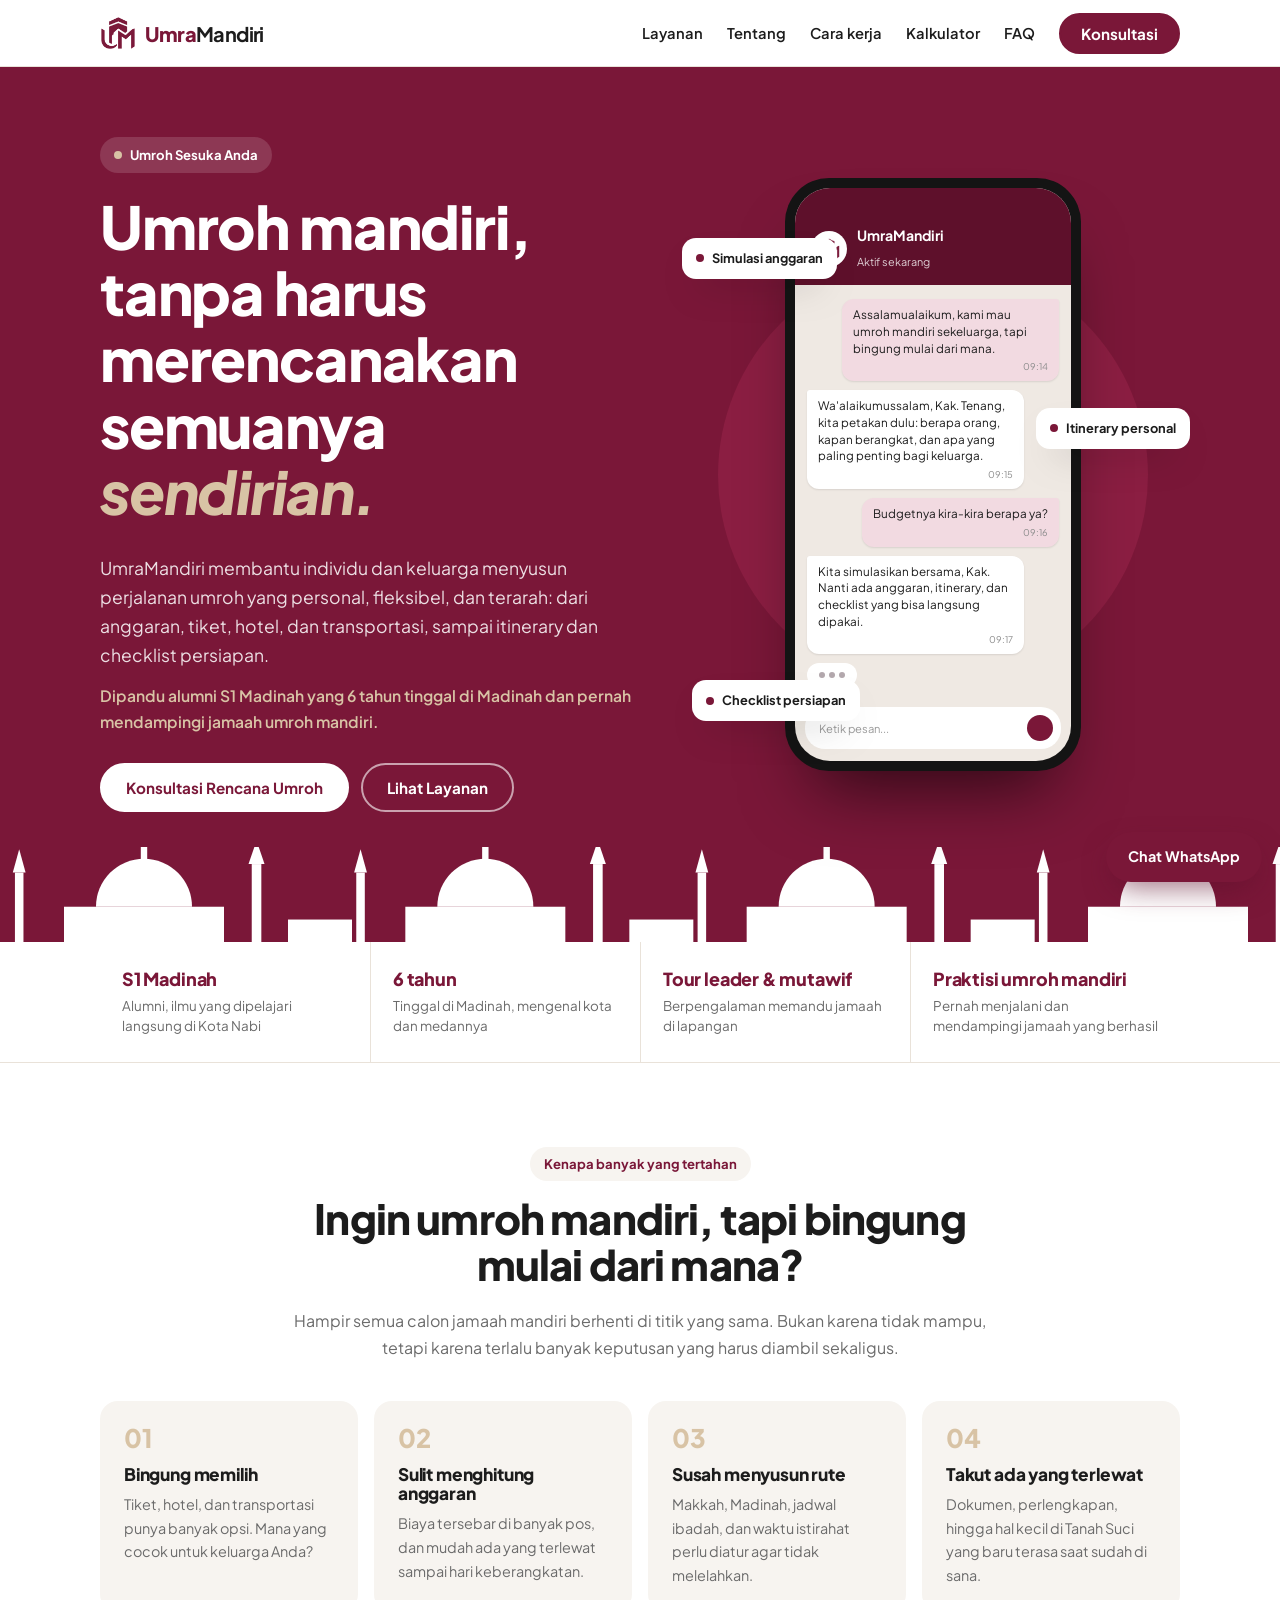
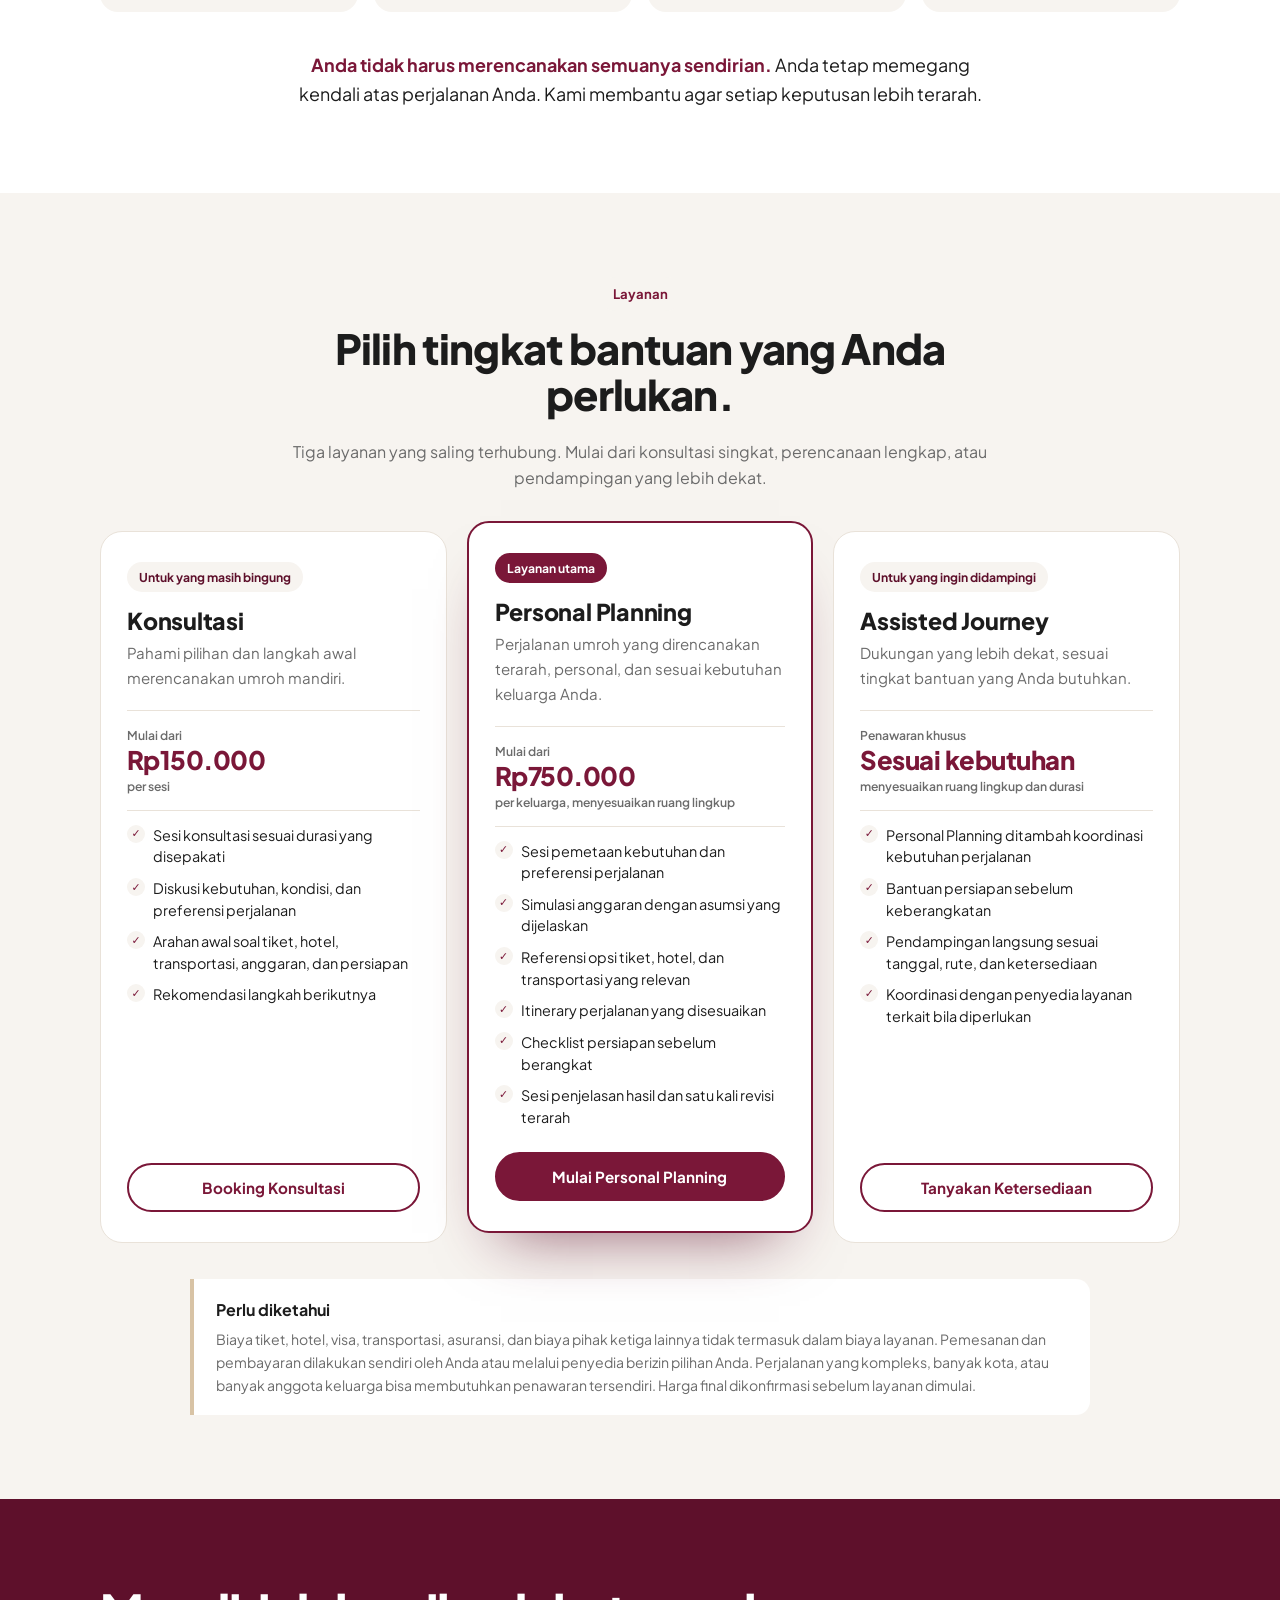
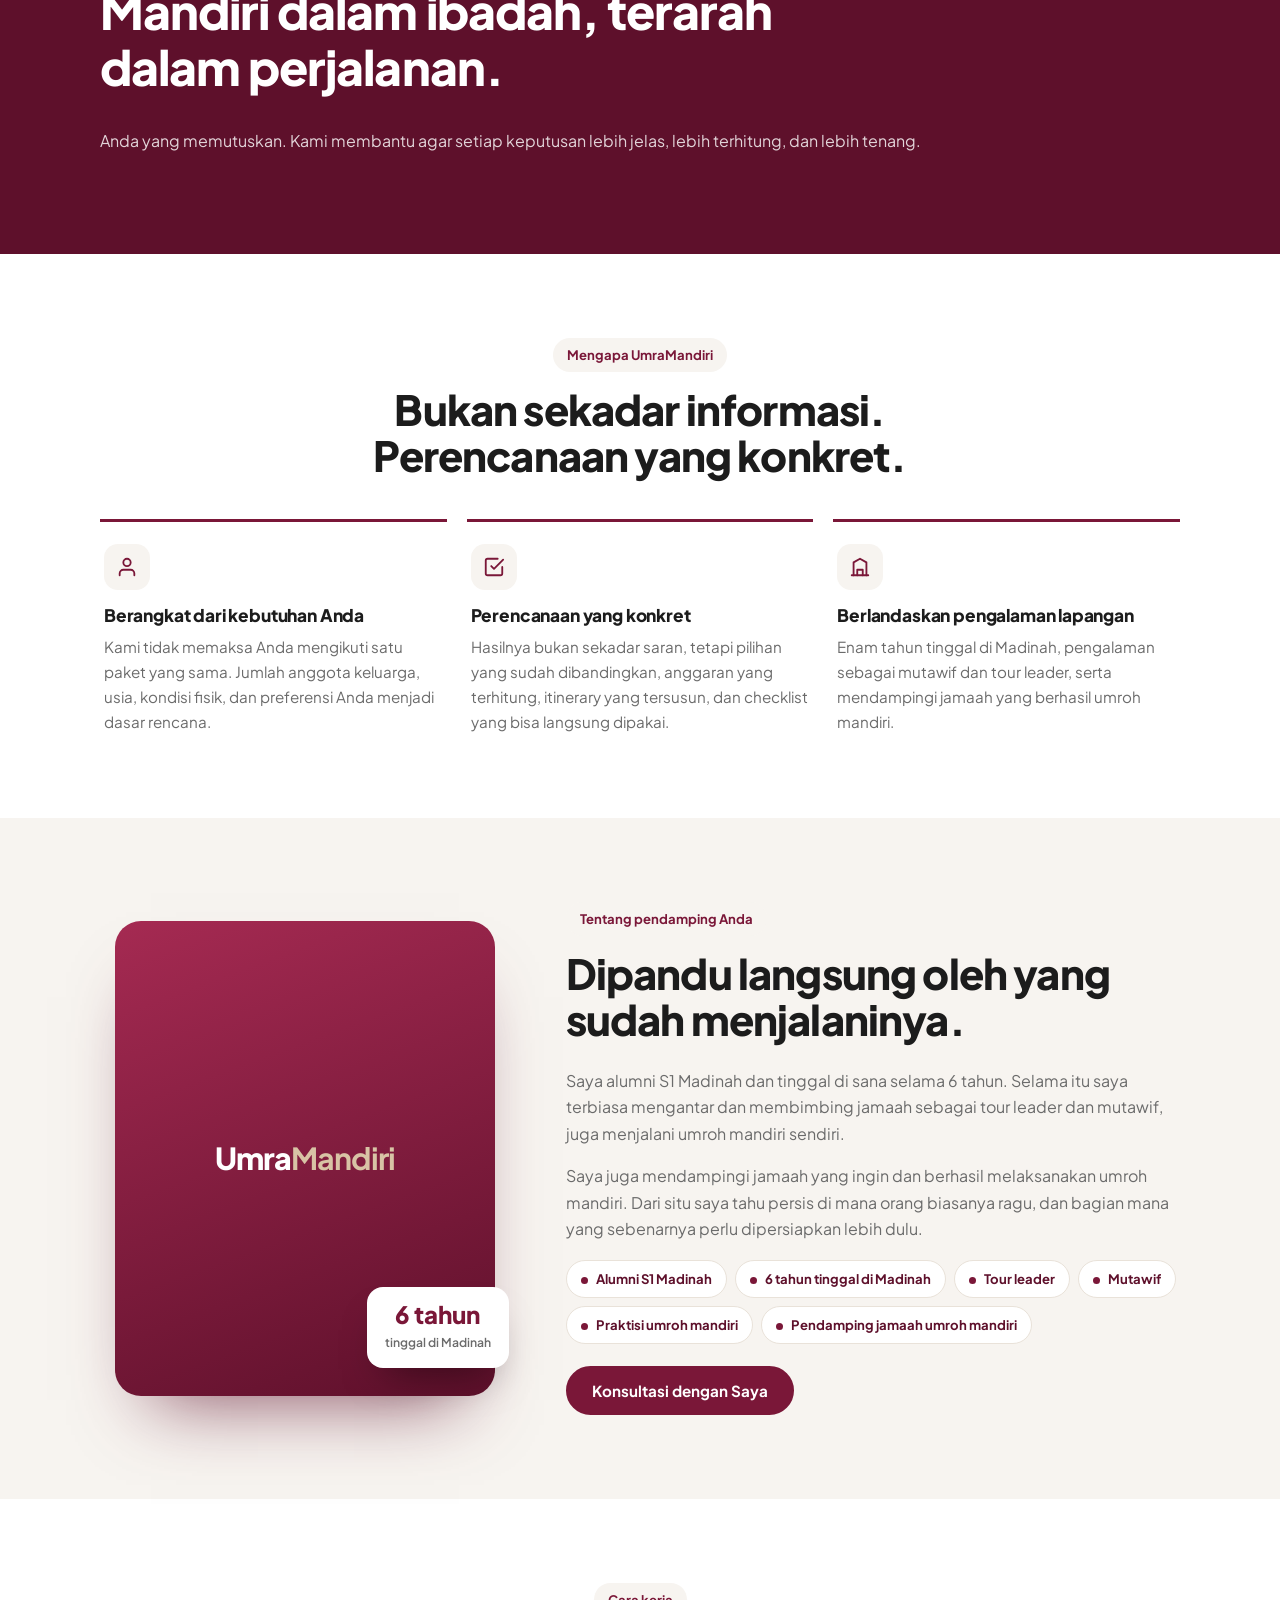
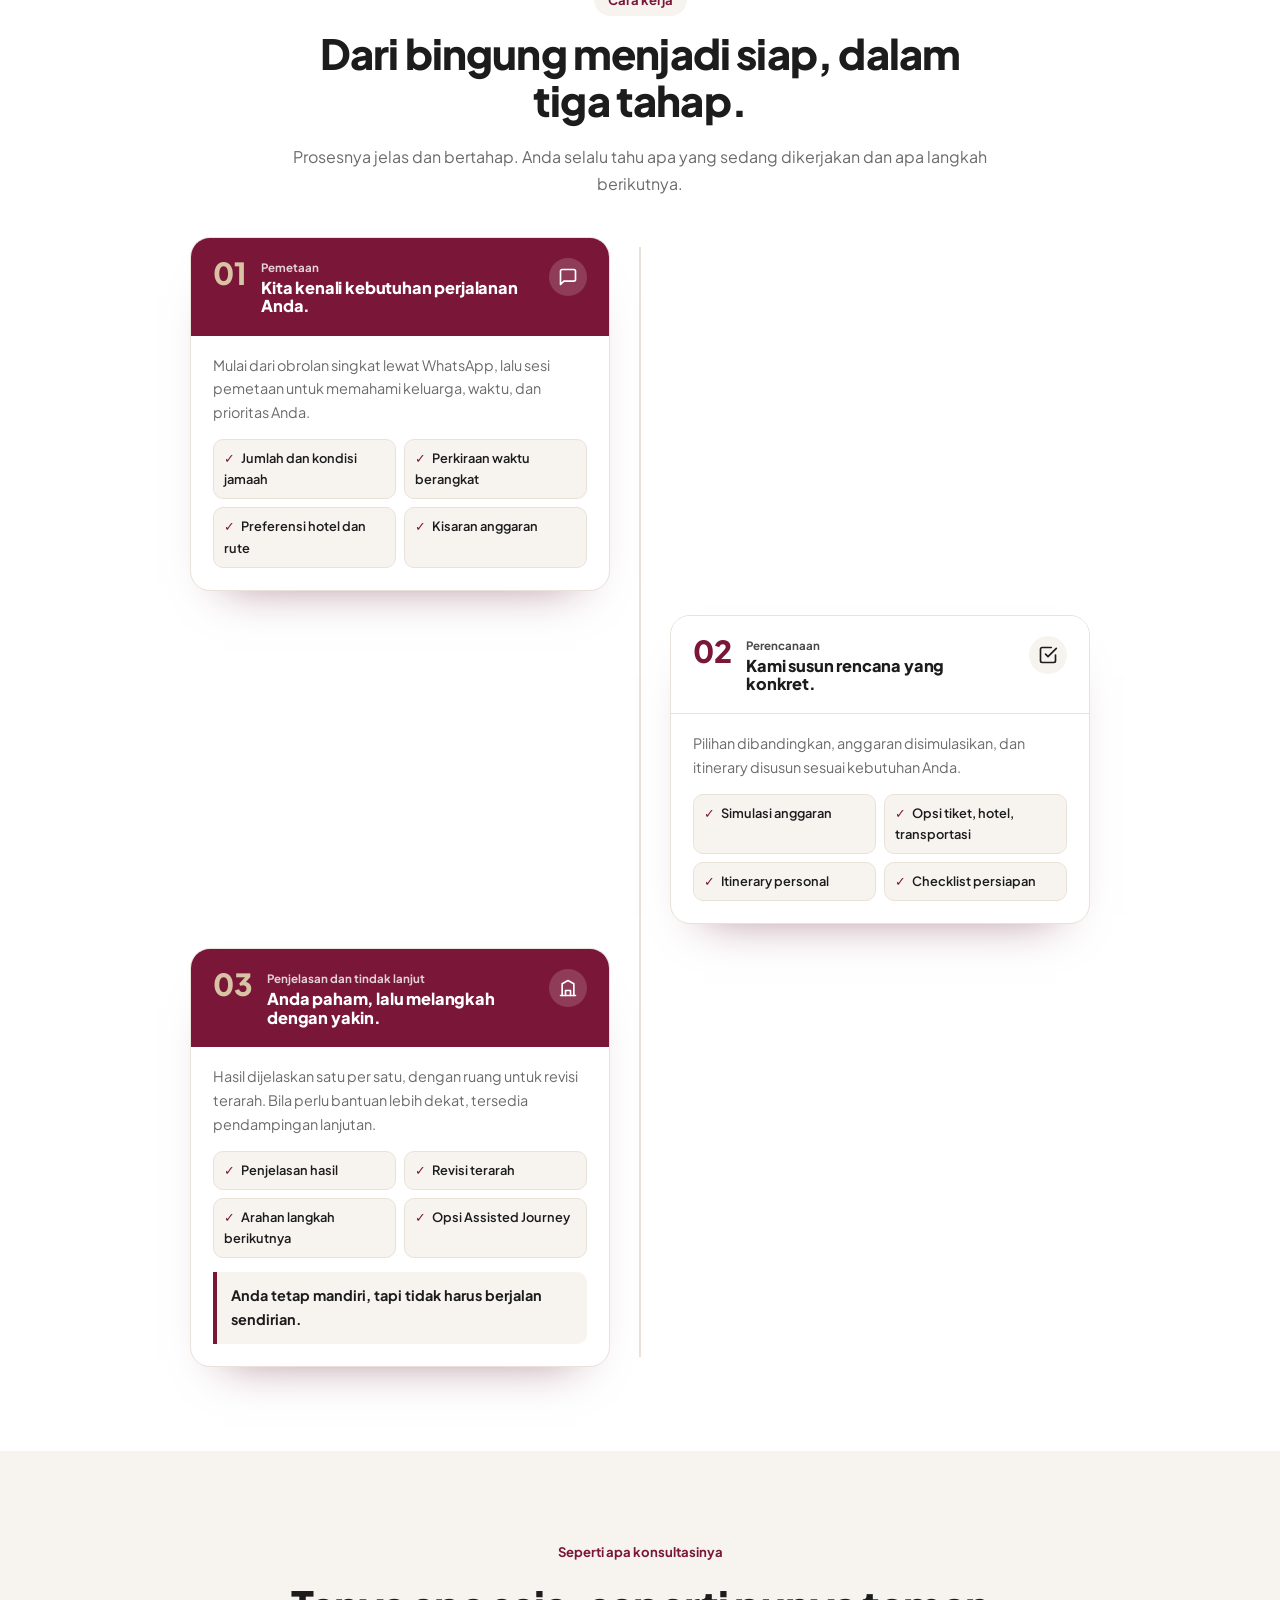
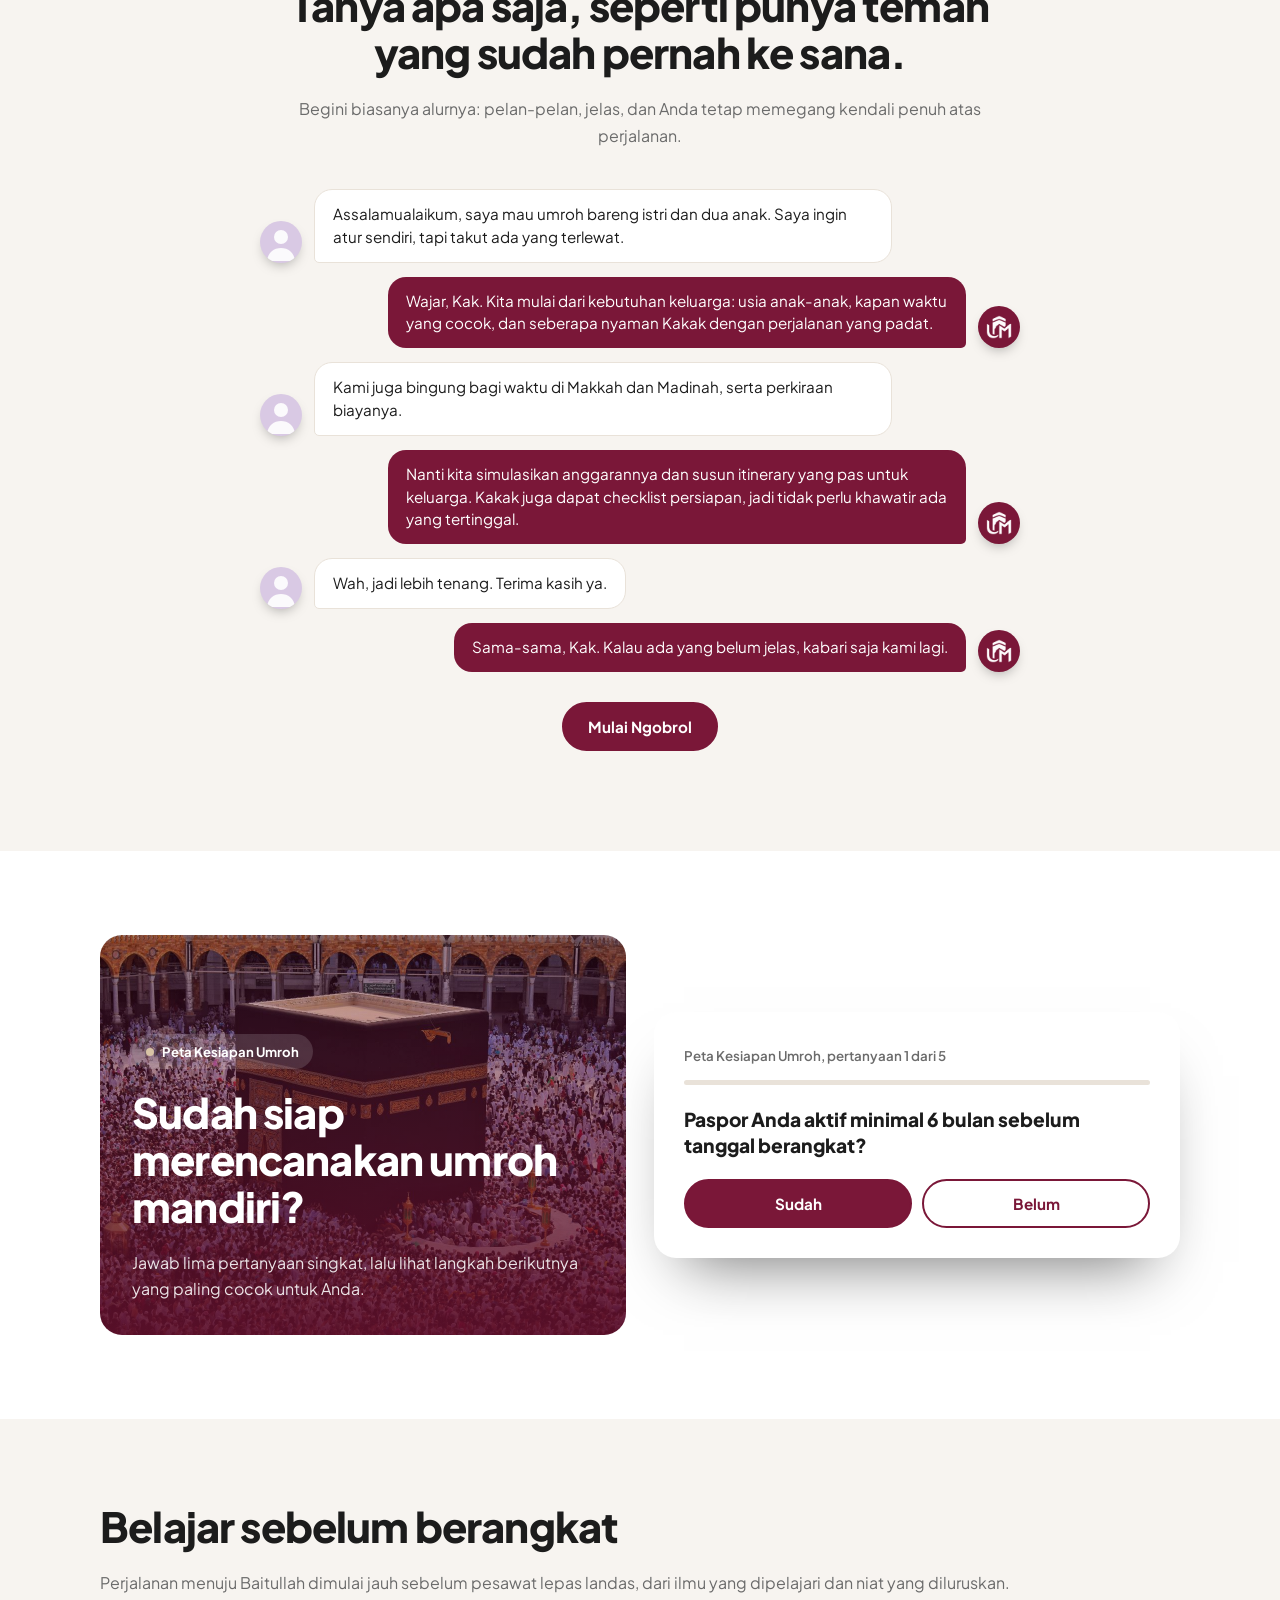
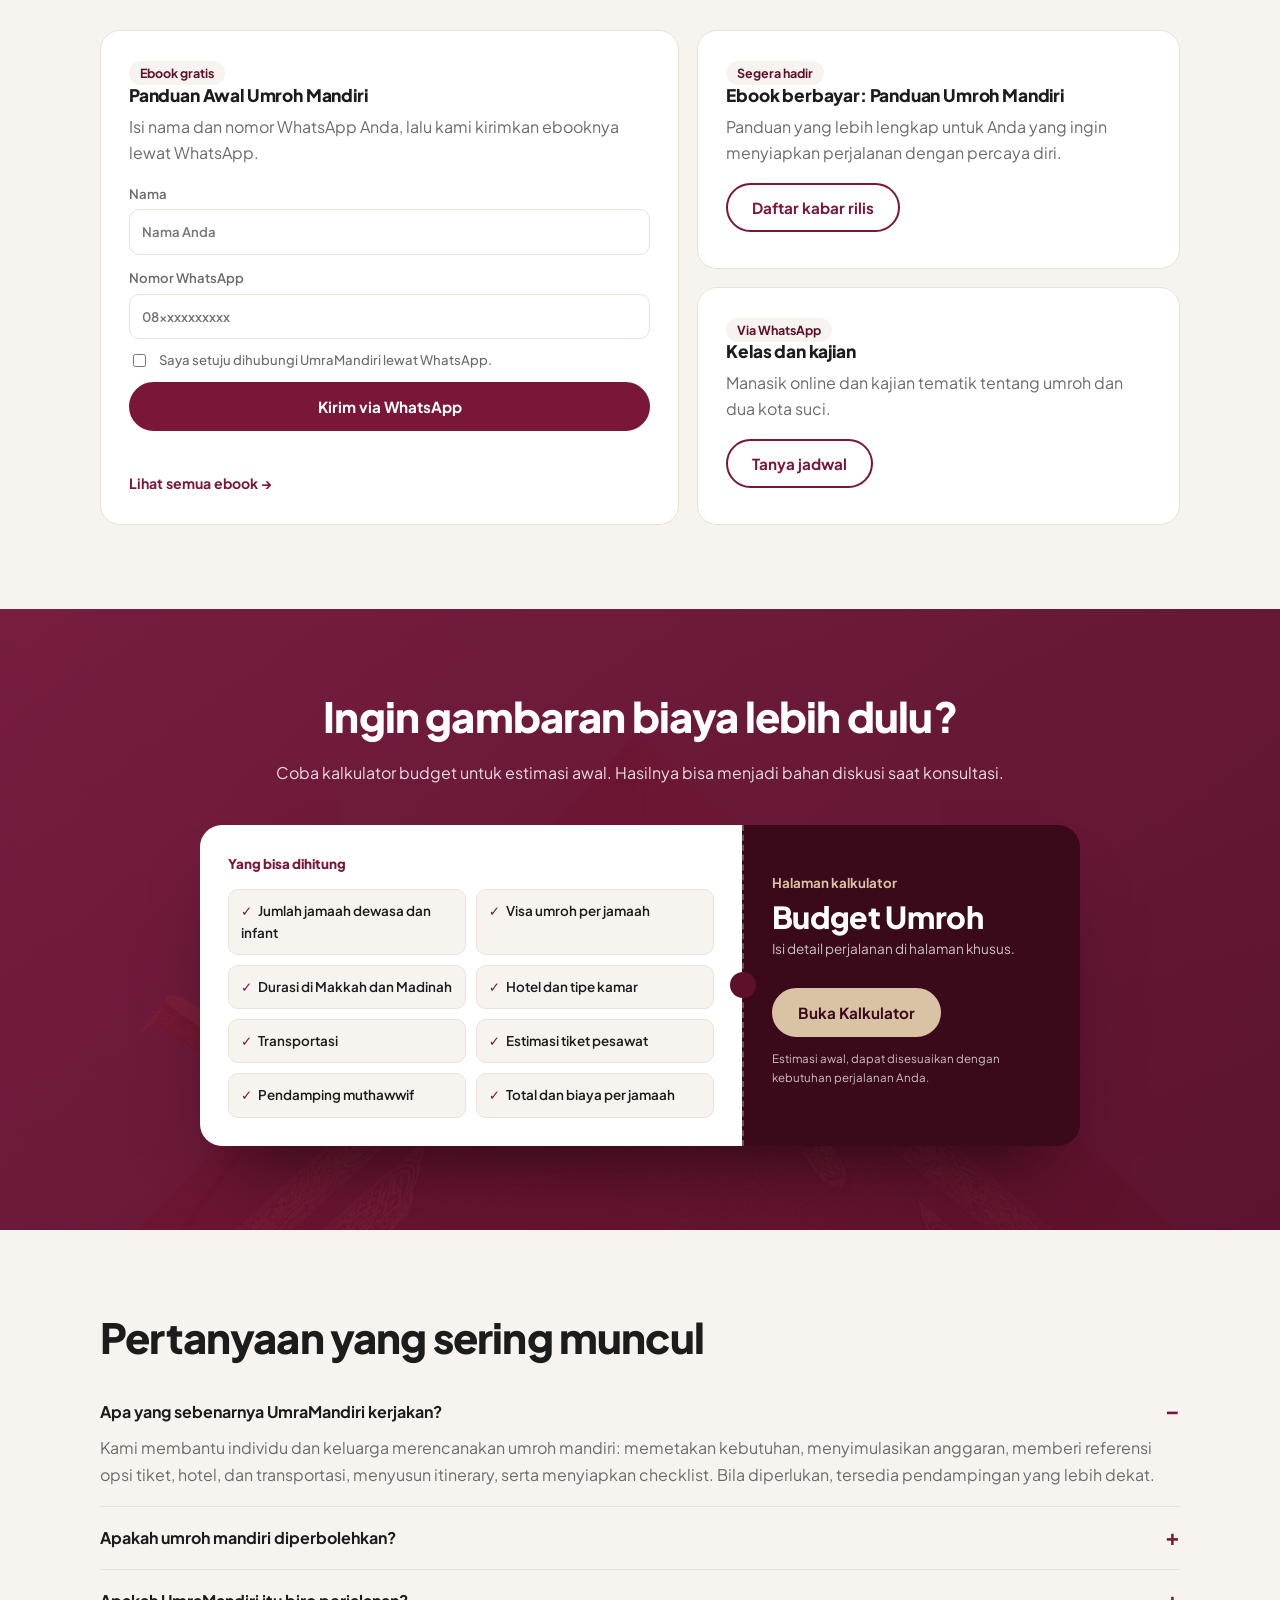
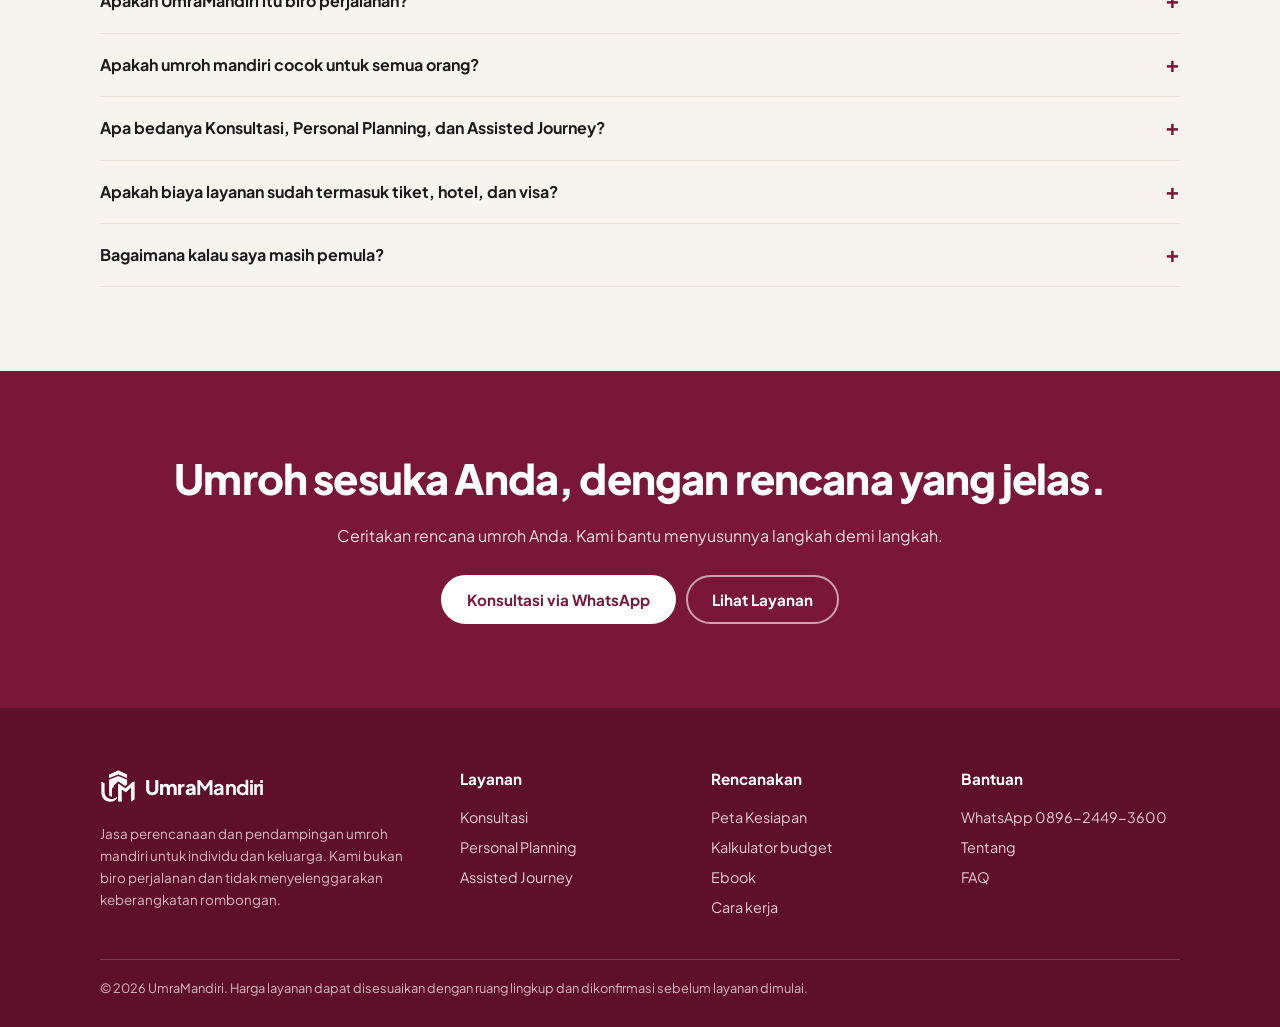
==== index.html @ 408f50a7 "Add files via upload" ====
<!DOCTYPE html>
<html lang="id">
<head>
<meta charset="utf-8">
<meta name="viewport" content="width=device-width, initial-scale=1, viewport-fit=cover">
<title>UmraMandiri | Umroh Sesuka Anda</title>
<meta name="description" content="Umroh mandiri, tanpa harus merencanakan semuanya sendirian. UmraMandiri membantu individu dan keluarga menyusun perjalanan umroh yang personal, fleksibel, dan terarah, bersama alumni S1 Madinah yang 6 tahun tinggal di Madinah.">
<meta name="theme-color" content="#7A1738">
<meta property="og:title" content="UmraMandiri | Umroh Sesuka Anda">
<meta property="og:description" content="Perencanaan dan pendampingan umroh mandiri yang personal, fleksibel, dan terarah. Mandiri dalam ibadah, terarah dalam perjalanan.">
<meta property="og:type" content="website">
<link rel="icon" href="assets/favicon.png" type="image/png">
<link rel="apple-touch-icon" href="assets/apple-touch-icon.png">
<link rel="preconnect" href="https://fonts.googleapis.com">
<link rel="preconnect" href="https://fonts.gstatic.com" crossorigin>
<link href="https://fonts.googleapis.com/css2?family=Plus+Jakarta+Sans:wght@400;500;600;700;800&display=swap" rel="stylesheet">
<link rel="stylesheet" href="css/styles.css">
</head>
<body>
<header><div class="wrap">
<a class="logo" href="./"><img class="lg" src="assets/logo-mark-burgundy.png" alt=""><span>Umra<b>Mandiri</b></span></a>
<nav><a href="#layanan">Layanan</a><a href="#tentang">Tentang</a><a href="#fase">Cara kerja</a><a href="kalkulator.html">Kalkulator</a><a href="#faq">FAQ</a>
<a class="btn" href="https://wa.me/6289624493600?text=Assalamualaikum%2C%20saya%20ingin%20konsultasi%20rencana%20umroh%20mandiri">Konsultasi</a></nav>
</div></header>

<!-- HERO -->
<section class="hero2"><div class="wrap h2g"><div>
<span class="pill">Umroh Sesuka Anda</span>
<h1>Umroh mandiri, tanpa harus merencanakan semuanya <em>sendirian.</em></h1>
<p>UmraMandiri membantu individu dan keluarga menyusun perjalanan umroh yang personal, fleksibel, dan terarah: dari anggaran, tiket, hotel, dan transportasi, sampai itinerary dan checklist persiapan.</p>
<p class="hsub">Dipandu alumni S1 Madinah yang 6 tahun tinggal di Madinah dan pernah mendampingi jamaah umroh mandiri.</p>
<div class="hbtn"><a class="btn" href="https://wa.me/6289624493600?text=Assalamualaikum%2C%20saya%20ingin%20konsultasi%20rencana%20umroh%20mandiri">Konsultasi Rencana Umroh</a><a class="btn ghost" href="#layanan">Lihat Layanan</a></div></div>
<div class="stage"><span class="fl a">Simulasi anggaran</span><span class="fl b">Itinerary personal</span><span class="fl c">Checklist persiapan</span>
<div class="phone"><div class="screen"><div class="ptop"><span class="av"><img src="assets/logo-mark-burgundy.png" alt=""></span><div><b>UmraMandiri</b><small>Aktif sekarang</small></div></div>
<div class="msgs"><div class="m me" style="animation-delay:0.4s">Assalamualaikum, kami mau umroh mandiri sekeluarga, tapi bingung mulai dari mana.<time>09:14</time></div><div class="m us" style="animation-delay:1.8s">Wa'alaikumussalam, Kak. Tenang, kita petakan dulu: berapa orang, kapan berangkat, dan apa yang paling penting bagi keluarga.<time>09:15</time></div><div class="m me" style="animation-delay:3.4s">Budgetnya kira-kira berapa ya?<time>09:16</time></div><div class="m us" style="animation-delay:4.8s">Kita simulasikan bersama, Kak. Nanti ada anggaran, itinerary, dan checklist yang bisa langsung dipakai.<time>09:17</time></div><div class="typing"><i></i><i></i><i></i></div></div><div class="pin">Ketik pesan...<span></span></div></div></div></div>
</div><svg class="sky" viewBox="0 0 1200 96" preserveAspectRatio="xMidYMax slice" fill="#fff" aria-hidden="true"><defs><g id="mq"><rect x="14" y="30" width="8" height="66"/><path d="M12 30L18 8L24 30Z"/><rect x="60" y="62" width="150" height="34"/><path d="M90 62a45 45 0 0 1 90 0Z"/><rect x="132" y="6" width="6" height="26"/><rect x="236" y="22" width="9" height="74"/><path d="M233 22L240.5 0L248 22Z"/><rect x="270" y="74" width="60" height="22"/></g></defs><use href="#mq"/><use href="#mq" x="320"/><use href="#mq" x="640"/><use href="#mq" x="960"/></svg></section>

<!-- KREDIBILITAS SINGKAT -->
<section class="trust"><div class="wrap"><div class="tgrid">
<div class="tcell rv"><b>S1 Madinah</b><span>Alumni, ilmu yang dipelajari langsung di Kota Nabi</span></div>
<div class="tcell rv"><b>6 tahun</b><span>Tinggal di Madinah, mengenal kota dan medannya</span></div>
<div class="tcell rv"><b>Tour leader &amp; mutawif</b><span>Berpengalaman memandu jamaah di lapangan</span></div>
<div class="tcell rv"><b>Praktisi umroh mandiri</b><span>Pernah menjalani dan mendampingi jamaah yang berhasil</span></div>
</div></div></section>

<!-- MASALAH -->
<section id="masalah"><div class="wrap">
<div class="sech"><span class="eyebrow">Kenapa banyak yang tertahan</span><h2>Ingin umroh mandiri, tapi bingung mulai dari mana?</h2><p>Hampir semua calon jamaah mandiri berhenti di titik yang sama. Bukan karena tidak mampu, tetapi karena terlalu banyak keputusan yang harus diambil sekaligus.</p></div>
<div class="pains">
<div class="pain rv"><span class="pn">01</span><h3>Bingung memilih</h3><p>Tiket, hotel, dan transportasi punya banyak opsi. Mana yang cocok untuk keluarga Anda?</p></div>
<div class="pain rv"><span class="pn">02</span><h3>Sulit menghitung anggaran</h3><p>Biaya tersebar di banyak pos, dan mudah ada yang terlewat sampai hari keberangkatan.</p></div>
<div class="pain rv"><span class="pn">03</span><h3>Susah menyusun rute</h3><p>Makkah, Madinah, jadwal ibadah, dan waktu istirahat perlu diatur agar tidak melelahkan.</p></div>
<div class="pain rv"><span class="pn">04</span><h3>Takut ada yang terlewat</h3><p>Dokumen, perlengkapan, hingga hal kecil di Tanah Suci yang baru terasa saat sudah di sana.</p></div>
</div>
<p class="turn rv"><b>Anda tidak harus merencanakan semuanya sendirian.</b> Anda tetap memegang kendali atas perjalanan Anda. Kami membantu agar setiap keputusan lebih terarah.</p>
</div></section>

<!-- LAYANAN -->
<section class="off" id="layanan"><div class="wrap">
<div class="sech"><span class="eyebrow">Layanan</span><h2>Pilih tingkat bantuan yang Anda perlukan.</h2><p>Tiga layanan yang saling terhubung. Mulai dari konsultasi singkat, perencanaan lengkap, atau pendampingan yang lebih dekat.</p></div>
<div class="plans">

<div class="plan rv"><span class="tag">Untuk yang masih bingung</span>
<h3>Konsultasi</h3>
<p class="pd">Pahami pilihan dan langkah awal merencanakan umroh mandiri.</p>
<div class="pp"><small>Mulai dari</small><b>Rp150.000</b><small>per sesi</small></div>
<ul class="pl">
<li>Sesi konsultasi sesuai durasi yang disepakati</li>
<li>Diskusi kebutuhan, kondisi, dan preferensi perjalanan</li>
<li>Arahan awal soal tiket, hotel, transportasi, anggaran, dan persiapan</li>
<li>Rekomendasi langkah berikutnya</li>
</ul>
<a class="btn ghost" href="https://wa.me/6289624493600?text=Assalamualaikum%2C%20saya%20ingin%20booking%20sesi%20Konsultasi%20UmraMandiri">Booking Konsultasi</a></div>

<div class="plan main rv"><span class="tag">Layanan utama</span>
<h3>Personal Planning</h3>
<p class="pd">Perjalanan umroh yang direncanakan terarah, personal, dan sesuai kebutuhan keluarga Anda.</p>
<div class="pp"><small>Mulai dari</small><b>Rp750.000</b><small>per keluarga, menyesuaikan ruang lingkup</small></div>
<ul class="pl">
<li>Sesi pemetaan kebutuhan dan preferensi perjalanan</li>
<li>Simulasi anggaran dengan asumsi yang dijelaskan</li>
<li>Referensi opsi tiket, hotel, dan transportasi yang relevan</li>
<li>Itinerary perjalanan yang disesuaikan</li>
<li>Checklist persiapan sebelum berangkat</li>
<li>Sesi penjelasan hasil dan satu kali revisi terarah</li>
</ul>
<a class="btn" href="https://wa.me/6289624493600?text=Assalamualaikum%2C%20saya%20tertarik%20dengan%20layanan%20Personal%20Planning%20UmraMandiri">Mulai Personal Planning</a></div>

<div class="plan rv"><span class="tag">Untuk yang ingin didampingi</span>
<h3>Assisted Journey</h3>
<p class="pd">Dukungan yang lebih dekat, sesuai tingkat bantuan yang Anda butuhkan.</p>
<div class="pp"><small>Penawaran khusus</small><b>Sesuai kebutuhan</b><small>menyesuaikan ruang lingkup dan durasi</small></div>
<ul class="pl">
<li>Personal Planning ditambah koordinasi kebutuhan perjalanan</li>
<li>Bantuan persiapan sebelum keberangkatan</li>
<li>Pendampingan langsung sesuai tanggal, rute, dan ketersediaan</li>
<li>Koordinasi dengan penyedia layanan terkait bila diperlukan</li>
</ul>
<a class="btn ghost" href="https://wa.me/6289624493600?text=Assalamualaikum%2C%20saya%20ingin%20tanya%20layanan%20Assisted%20Journey%20UmraMandiri">Tanyakan Ketersediaan</a></div>

</div>
<div class="scope rv"><b>Perlu diketahui</b>
<p>Biaya tiket, hotel, visa, transportasi, asuransi, dan biaya pihak ketiga lainnya tidak termasuk dalam biaya layanan. Pemesanan dan pembayaran dilakukan sendiri oleh Anda atau melalui penyedia berizin pilihan Anda. Perjalanan yang kompleks, banyak kota, atau banyak anggota keluarga bisa membutuhkan penawaran tersendiri. Harga final dikonfirmasi sebelum layanan dimulai.</p></div>
</div></section>

<!-- TAGLINE -->
<section class="dark" id="konsep"><div class="wrap"><p class="promise">Mandiri dalam ibadah, terarah dalam perjalanan.</p>
<p>Anda yang memutuskan. Kami membantu agar setiap keputusan lebih jelas, lebih terhitung, dan lebih tenang.</p></div></section>

<!-- PEMBEDA -->
<section id="pembeda"><div class="wrap">
<div class="sech"><span class="eyebrow">Mengapa UmraMandiri</span><h2>Bukan sekadar informasi. Perencanaan yang konkret.</h2></div>
<div class="diff">
<div class="df rv"><span class="ic2"><svg width="22" height="22" viewBox="0 0 24 24" fill="none" stroke="currentColor" stroke-width="2" stroke-linecap="round" stroke-linejoin="round"><path d="M20 21v-2a4 4 0 0 0-4-4H8a4 4 0 0 0-4 4v2"/><circle cx="12" cy="7" r="4"/></svg></span><h3>Berangkat dari kebutuhan Anda</h3><p>Kami tidak memaksa Anda mengikuti satu paket yang sama. Jumlah anggota keluarga, usia, kondisi fisik, dan preferensi Anda menjadi dasar rencana.</p></div>
<div class="df rv"><span class="ic2"><svg width="22" height="22" viewBox="0 0 24 24" fill="none" stroke="currentColor" stroke-width="2" stroke-linecap="round" stroke-linejoin="round"><path d="M9 11l3 3L22 4"/><path d="M21 12v7a2 2 0 0 1-2 2H5a2 2 0 0 1-2-2V5a2 2 0 0 1 2-2h11"/></svg></span><h3>Perencanaan yang konkret</h3><p>Hasilnya bukan sekadar saran, tetapi pilihan yang sudah dibandingkan, anggaran yang terhitung, itinerary yang tersusun, dan checklist yang bisa langsung dipakai.</p></div>
<div class="df rv"><span class="ic2"><svg width="22" height="22" viewBox="0 0 24 24" fill="none" stroke="currentColor" stroke-width="2" stroke-linecap="round" stroke-linejoin="round"><path d="M3 21h18"/><path d="M5 21V7l7-4 7 4v14"/><path d="M9 21v-6h6v6"/></svg></span><h3>Berlandaskan pengalaman lapangan</h3><p>Enam tahun tinggal di Madinah, pengalaman sebagai mutawif dan tour leader, serta mendampingi jamaah yang berhasil umroh mandiri.</p></div>
</div></div></section>

<!-- PROFIL -->
<section class="off" id="tentang"><div class="wrap prof">
<div class="pfoto rv"><div class="frame"><img src="assets/img/profil.jpg" alt="Pendiri UmraMandiri" onerror="this.remove()"><span class="mono">Umra<b>Mandiri</b></span></div>
<div class="pbadge"><b>6 tahun</b><span>tinggal di Madinah</span></div></div>
<div class="rv"><span class="eyebrow">Tentang pendamping Anda</span>
<h2>Dipandu langsung oleh yang sudah menjalaninya.</h2>
<p>Saya alumni S1 Madinah dan tinggal di sana selama 6 tahun. Selama itu saya terbiasa mengantar dan membimbing jamaah sebagai tour leader dan mutawif, juga menjalani umroh mandiri sendiri.</p>
<p>Saya juga mendampingi jamaah yang ingin dan berhasil melaksanakan umroh mandiri. Dari situ saya tahu persis di mana orang biasanya ragu, dan bagian mana yang sebenarnya perlu dipersiapkan lebih dulu.</p>
<div class="roles"><span>Alumni S1 Madinah</span><span>6 tahun tinggal di Madinah</span><span>Tour leader</span><span>Mutawif</span><span>Praktisi umroh mandiri</span><span>Pendamping jamaah umroh mandiri</span></div>
<div class="cta" style="margin-top:22px"><a class="btn" href="https://wa.me/6289624493600?text=Assalamualaikum%2C%20saya%20ingin%20konsultasi%20rencana%20umroh%20mandiri">Konsultasi dengan Saya</a></div>
</div></div></section>

<!-- CARA KERJA -->
<section id="fase"><div class="wrap"><div class="sech"><span class="eyebrow">Cara kerja</span><h2>Dari bingung menjadi siap, dalam tiga tahap.</h2><p>Prosesnya jelas dan bertahap. Anda selalu tahu apa yang sedang dikerjakan dan apa langkah berikutnya.</p></div>
<div class="tl3"><div class="phs rv"><div class="phh "><span class="phn">01</span><div><small>Pemetaan</small><h3>Kita kenali kebutuhan perjalanan Anda.</h3></div><span class="ic"><svg width="20" height="20" viewBox="0 0 24 24" fill="none" stroke="currentColor" stroke-width="2" stroke-linecap="round" stroke-linejoin="round"><path d="M21 15a2 2 0 0 1-2 2H7l-4 4V5a2 2 0 0 1 2-2h14a2 2 0 0 1 2 2z"/></svg></span></div><div class="phb"><p>Mulai dari obrolan singkat lewat WhatsApp, lalu sesi pemetaan untuk memahami keluarga, waktu, dan prioritas Anda.</p><div class="ck"><span>Jumlah dan kondisi jamaah</span><span>Perkiraan waktu berangkat</span><span>Preferensi hotel dan rute</span><span>Kisaran anggaran</span></div></div></div>
<div class="phs rv"><div class="phh lt"><span class="phn">02</span><div><small>Perencanaan</small><h3>Kami susun rencana yang konkret.</h3></div><span class="ic"><svg width="20" height="20" viewBox="0 0 24 24" fill="none" stroke="currentColor" stroke-width="2" stroke-linecap="round" stroke-linejoin="round"><path d="M9 11l3 3L22 4"/><path d="M21 12v7a2 2 0 0 1-2 2H5a2 2 0 0 1-2-2V5a2 2 0 0 1 2-2h11"/></svg></span></div><div class="phb"><p>Pilihan dibandingkan, anggaran disimulasikan, dan itinerary disusun sesuai kebutuhan Anda.</p><div class="ck"><span>Simulasi anggaran</span><span>Opsi tiket, hotel, transportasi</span><span>Itinerary personal</span><span>Checklist persiapan</span></div></div></div>
<div class="phs rv"><div class="phh "><span class="phn">03</span><div><small>Penjelasan dan tindak lanjut</small><h3>Anda paham, lalu melangkah dengan yakin.</h3></div><span class="ic"><svg width="20" height="20" viewBox="0 0 24 24" fill="none" stroke="currentColor" stroke-width="2" stroke-linecap="round" stroke-linejoin="round"><path d="M3 21h18"/><path d="M5 21V7l7-4 7 4v14"/><path d="M9 21v-6h6v6"/></svg></span></div><div class="phb"><p>Hasil dijelaskan satu per satu, dengan ruang untuk revisi terarah. Bila perlu bantuan lebih dekat, tersedia pendampingan lanjutan.</p><div class="ck"><span>Penjelasan hasil</span><span>Revisi terarah</span><span>Arahan langkah berikutnya</span><span>Opsi Assisted Journey</span></div><div class="prin">Anda tetap mandiri, tapi tidak harus berjalan sendirian.</div></div></div></div></div></section>

<!-- OBROLAN -->
<section class="off" id="obrolan"><div class="wrap"><div class="sech"><span class="eyebrow">Seperti apa konsultasinya</span><h2>Tanya apa saja, seperti punya teman yang sudah pernah ke sana.</h2><p>Begini biasanya alurnya: pelan-pelan, jelas, dan Anda tetap memegang kendali penuh atas perjalanan.</p></div>
<div class="chat"><div class="cr c rv"><span class="avs" style="background:#d9c9e4"><svg width="42" height="42" viewBox="0 0 42 42"><circle cx="21" cy="16" r="7" fill="#fff" opacity=".9"/><path d="M7 40c1-9 7-13 14-13s13 4 14 13z" fill="#fff" opacity=".9"/></svg></span><div class="bub">Assalamualaikum, saya mau umroh bareng istri dan dua anak. Saya ingin atur sendiri, tapi takut ada yang terlewat.</div></div><div class="cr u rv"><span class="avs" style="background:#7A1738"><img src="assets/logo-mark-white.png" alt=""></span><div class="bub">Wajar, Kak. Kita mulai dari kebutuhan keluarga: usia anak-anak, kapan waktu yang cocok, dan seberapa nyaman Kakak dengan perjalanan yang padat.</div></div><div class="cr c rv"><span class="avs" style="background:#d9c9e4"><svg width="42" height="42" viewBox="0 0 42 42"><circle cx="21" cy="16" r="7" fill="#fff" opacity=".9"/><path d="M7 40c1-9 7-13 14-13s13 4 14 13z" fill="#fff" opacity=".9"/></svg></span><div class="bub">Kami juga bingung bagi waktu di Makkah dan Madinah, serta perkiraan biayanya.</div></div><div class="cr u rv"><span class="avs" style="background:#7A1738"><img src="assets/logo-mark-white.png" alt=""></span><div class="bub">Nanti kita simulasikan anggarannya dan susun itinerary yang pas untuk keluarga. Kakak juga dapat checklist persiapan, jadi tidak perlu khawatir ada yang tertinggal.</div></div><div class="cr c rv"><span class="avs" style="background:#d9c9e4"><svg width="42" height="42" viewBox="0 0 42 42"><circle cx="21" cy="16" r="7" fill="#fff" opacity=".9"/><path d="M7 40c1-9 7-13 14-13s13 4 14 13z" fill="#fff" opacity=".9"/></svg></span><div class="bub">Wah, jadi lebih tenang. Terima kasih ya.</div></div><div class="cr u rv"><span class="avs" style="background:#7A1738"><img src="assets/logo-mark-white.png" alt=""></span><div class="bub">Sama-sama, Kak. Kalau ada yang belum jelas, kabari saja kami lagi.</div></div></div><p style="text-align:center;margin-top:30px"><a class="btn" href="https://wa.me/6289624493600?text=Assalamualaikum%2C%20saya%20ingin%20konsultasi%20rencana%20umroh%20mandiri">Mulai Ngobrol</a></p></div></section>

<!-- PETA KESIAPAN -->
<section id="peta"><div class="wrap qz">
<div class="qimg"><div><span class="pill">Peta Kesiapan Umroh</span><h2>Sudah siap merencanakan umroh mandiri?</h2><p>Jawab lima pertanyaan singkat, lalu lihat langkah berikutnya yang paling cocok untuk Anda.</p></div></div>
<div class="quiz" id="quiz" aria-live="polite"></div></div></section>

<!-- BELAJAR -->
<section class="off" id="belajar"><div class="wrap">
<h2>Belajar sebelum berangkat</h2>
<p>Perjalanan menuju Baitullah dimulai jauh sebelum pesawat lepas landas, dari ilmu yang dipelajari dan niat yang diluruskan.</p>
<div class="learn">
<div class="card item lead" id="ebook-gratis"><span class="price">Ebook gratis</span><h3>Panduan Awal Umroh Mandiri</h3>
<p>Isi nama dan nomor WhatsApp Anda, lalu kami kirimkan ebooknya lewat WhatsApp.</p>
<form class="lead-form" data-kind="mendapatkan ebook gratis Panduan Awal Umroh Mandiri" novalidate>
<label>Nama<input name="nama" required autocomplete="name" placeholder="Nama Anda"></label>
<label>Nomor WhatsApp<input name="wa" type="tel" required inputmode="tel" autocomplete="tel" placeholder="08xxxxxxxxxx"></label>
<label class="chk"><input type="checkbox" name="setuju" required> Saya setuju dihubungi UmraMandiri lewat WhatsApp.</label>
<button class="btn" type="submit">Kirim via WhatsApp</button><p class="err" role="alert"></p></form>
<a class="more" href="ebook.html">Lihat semua ebook &rarr;</a></div>
<div class="card item"><span class="price">Segera hadir</span><h3>Ebook berbayar: Panduan Umroh Mandiri</h3><p>Panduan yang lebih lengkap untuk Anda yang ingin menyiapkan perjalanan dengan percaya diri.</p><a class="btn ghost" href="ebook.html#berbayar">Daftar kabar rilis</a></div>
<div class="card item"><span class="price">Via WhatsApp</span><h3>Kelas dan kajian</h3><p>Manasik online dan kajian tematik tentang umroh dan dua kota suci.</p><a class="btn ghost" href="https://wa.me/6289624493600?text=Assalamualaikum%2C%20saya%20ingin%20tanya%20jadwal%20kelas%20dan%20kajian">Tanya jadwal</a></div>
</div></div></section>

<!-- KALKULATOR -->
<section class="bp" id="kalkulator"><div class="wrap"><h2>Ingin gambaran biaya lebih dulu?</h2><p>Coba kalkulator budget untuk estimasi awal. Hasilnya bisa menjadi bahan diskusi saat konsultasi.</p>
<div class="tick rv"><div class="tw"><small>Yang bisa dihitung</small><div class="ck2"><span>Jumlah jamaah dewasa dan infant</span><span>Visa umroh per jamaah</span><span>Durasi di Makkah dan Madinah</span><span>Hotel dan tipe kamar</span><span>Transportasi</span><span>Estimasi tiket pesawat</span><span>Pendamping muthawwif</span><span>Total dan biaya per jamaah</span></div></div>
<div class="td"><small>Halaman kalkulator</small><h3>Budget Umroh</h3><p>Isi detail perjalanan di halaman khusus.</p><p style="margin:14px 0 0"><a class="btn sand" href="kalkulator.html">Buka Kalkulator</a></p><p style="font-size:.72rem;margin-top:12px">Estimasi awal, dapat disesuaikan dengan kebutuhan perjalanan Anda.</p></div></div></div></section>

<!-- FAQ -->
<section class="off" id="faq"><div class="wrap">
<h2>Pertanyaan yang sering muncul</h2>
<details open><summary>Apa yang sebenarnya UmraMandiri kerjakan?</summary><p>Kami membantu individu dan keluarga merencanakan umroh mandiri: memetakan kebutuhan, menyimulasikan anggaran, memberi referensi opsi tiket, hotel, dan transportasi, menyusun itinerary, serta menyiapkan checklist. Bila diperlukan, tersedia pendampingan yang lebih dekat.</p></details>
<details><summary>Apakah umroh mandiri diperbolehkan?</summary><p>Ya. UU No. 14 Tahun 2025 mengakui umroh mandiri untuk perorangan atau keluarga inti, dengan syarat yang perlu dipenuhi, termasuk paspor, tiket, visa, dan bukti pembelian layanan.</p></details>
<details><summary>Apakah UmraMandiri itu biro perjalanan?</summary><p>Bukan. Kami tidak menjual paket, tidak memberangkatkan rombongan, dan tidak memesan atas nama Anda. Kami adalah jasa perencanaan dan pendampingan. Layanan yang memerlukan kewenangan khusus ditangani melalui penyedia atau mitra berizin.</p></details>
<details><summary>Apakah umroh mandiri cocok untuk semua orang?</summary><p>Tidak selalu. Umroh mandiri memberi fleksibilitas, tetapi juga menuntut persiapan. Karena itu kami mulai dari memahami kondisi Anda, lalu membantu menilai apakah pilihan ini sesuai dan bagian mana yang perlu dibantu.</p></details>
<details><summary>Apa bedanya Konsultasi, Personal Planning, dan Assisted Journey?</summary><p>Konsultasi memberi arahan awal. Personal Planning menghasilkan rencana lengkap berupa anggaran, opsi perjalanan, itinerary, dan checklist. Assisted Journey menambah bantuan persiapan dan pendampingan langsung sesuai kesepakatan.</p></details>
<details><summary>Apakah biaya layanan sudah termasuk tiket, hotel, dan visa?</summary><p>Belum. Biaya layanan adalah untuk perencanaan dan pendampingan. Tiket, hotel, visa, transportasi, asuransi, dan biaya pihak ketiga dibayar terpisah, dan pemesanannya dilakukan oleh Anda atau melalui penyedia berizin pilihan Anda.</p></details>
<details><summary>Bagaimana kalau saya masih pemula?</summary><p>Mulai dari Peta Kesiapan di atas atau ebook gratis, lalu lanjut ke sesi Konsultasi. Kami akan mengarahkan langkah berikutnya sesuai kondisi Anda.</p></details>
</div></section>

<!-- CTA AKHIR -->
<section class="band"><div class="wrap">
<h2>Umroh sesuka Anda, dengan rencana yang jelas.</h2>
<p>Ceritakan rencana umroh Anda. Kami bantu menyusunnya langkah demi langkah.</p>
<div class="cta" style="justify-content:center"><a class="btn" href="https://wa.me/6289624493600?text=Assalamualaikum%2C%20saya%20ingin%20konsultasi%20rencana%20umroh%20mandiri">Konsultasi via WhatsApp</a><a class="btn ghost" href="#layanan">Lihat Layanan</a></div>
</div></section>

<footer><div class="wrap">
<div class="fg">
<div><a class="logo" style="color:#fff" href="./"><img class="lg" src="assets/logo-mark-white.png" alt=""><span>Umra<b style="color:#fff">Mandiri</b></span></a>
<p style="margin-top:12px">Jasa perencanaan dan pendampingan umroh mandiri untuk individu dan keluarga. Kami bukan biro perjalanan dan tidak menyelenggarakan keberangkatan rombongan.</p></div>
<div><h4>Layanan</h4><a href="#layanan">Konsultasi</a><a href="#layanan">Personal Planning</a><a href="#layanan">Assisted Journey</a></div>
<div><h4>Rencanakan</h4><a href="#peta">Peta Kesiapan</a><a href="kalkulator.html">Kalkulator budget</a><a href="ebook.html">Ebook</a><a href="#fase">Cara kerja</a></div>
<div><h4>Bantuan</h4><a href="https://wa.me/6289624493600">WhatsApp 0896-2449-3600</a><a href="#tentang">Tentang</a><a href="#faq">FAQ</a></div>
</div>
<!-- Tambahkan NIB / legalitas usaha di sini setelah tersedia -->
<div class="fb">&copy; 2026 UmraMandiri. Harga layanan dapat disesuaikan dengan ruang lingkup dan dikonfirmasi sebelum layanan dimulai.</div>
</div></footer>

<a class="fab" href="https://wa.me/6289624493600?text=Assalamualaikum%2C%20saya%20ingin%20konsultasi%20rencana%20umroh%20mandiri" aria-label="Chat WhatsApp">Chat WhatsApp</a>
<script src="js/quiz.js"></script>
<script src="js/lead.js"></script>
</body>
</html>
---- css/styles.css ----
:root{--p:#7A1738;--pd:#5E102B;--pl:#A52A52;--off:#F7F4F0;--ink:#1C1C1C;--mute:#6B6B6B;--sand:#D8C3A5;--line:#e9e2d9;color-scheme:light;box-sizing:border-box;padding-top:env(safe-area-inset-top,0px)}
*,*:before,*:after{box-sizing:inherit}
html{scroll-behavior:smooth;scroll-padding-top:76px}
body{margin:0;background:#fff;color:var(--ink);font:400 16px/1.65 "Plus Jakarta Sans",system-ui,sans-serif}
h1,h2,h3{margin:0 0 .5em;font-weight:800;line-height:1.12;letter-spacing:-.02em}
h1{font-size:clamp(2.4rem,6vw,4.4rem)}h2{font-size:clamp(1.7rem,3.6vw,2.6rem)}h3{font-size:1.08rem;letter-spacing:-.01em}
p{margin:0 0 1em;color:var(--mute)}a{color:inherit}
:focus-visible{outline:3px solid var(--pl);outline-offset:2px}
.wrap{max-width:1120px;margin:0 auto;padding:0 20px}
section{padding:84px 0}.off{background:var(--off)}
header{position:sticky;top:0;z-index:20;background:rgba(255,255,255,.92);backdrop-filter:blur(10px);border-bottom:1px solid var(--line)}
header .wrap{display:flex;align-items:center;justify-content:space-between;height:66px}
.logo{font-weight:800;font-size:1.25rem;text-decoration:none;color:var(--p);letter-spacing:-.03em}.logo b{color:var(--ink)}
nav{display:flex;gap:24px;align-items:center;font-size:.92rem;font-weight:600}
nav a{text-decoration:none;color:var(--ink)}nav a:hover{color:var(--p)}
nav a.navm{color:var(--p);background:var(--off);padding:7px 14px;border-radius:999px}
.btn{display:inline-block;background:var(--p);color:#fff;padding:13px 24px;border-radius:999px;text-decoration:none;font:700 .95rem "Plus Jakarta Sans",sans-serif;border:2px solid var(--p);cursor:pointer;transition:background .2s,transform .2s}
.btn:hover{background:var(--pd);border-color:var(--pd);transform:translateY(-1px)}
.btn.ghost{background:#fff;color:var(--p)}.btn.ghost:hover{background:var(--off)}
nav .btn{padding:9px 20px;color:#fff}nav .btn:hover{color:#fff}
.hero-sec{background:var(--p);color:#fff;padding:72px 0 124px;position:relative;overflow:hidden}
.hero-sec:before{content:"";position:absolute;width:640px;height:640px;border-radius:50%;background:var(--pl);opacity:.35;right:-170px;top:-230px}
.hero{display:grid;grid-template-columns:1.1fr .9fr;gap:52px;align-items:center;position:relative}
.hero p{color:rgba(255,255,255,.86);font-size:1.12rem;max-width:52ch}
.hl{color:var(--sand)}
.hero .btn{background:#fff;color:var(--p);border-color:#fff}.hero .btn:hover{background:var(--off)}
.hero .btn.ghost{background:transparent;color:#fff;border-color:rgba(255,255,255,.6)}.hero .btn.ghost:hover{background:rgba(255,255,255,.12)}
.hbtn{display:flex;gap:12px;flex-wrap:wrap;margin-top:28px}
.quiz{background:#fff;color:var(--ink);border-radius:22px;padding:30px;box-shadow:0 34px 60px -30px rgba(0,0,0,.55)}
.quiz small{color:var(--mute);font-weight:600}
.bar{height:5px;background:var(--line);border-radius:3px;margin:12px 0 22px}.bar i{display:block;height:100%;background:var(--p);border-radius:3px;transition:width .3s}
.q{font-weight:800;font-size:1.2rem;color:var(--ink);margin:0;line-height:1.35}
.opts{display:flex;gap:10px;flex-wrap:wrap;margin-top:20px}.opts .btn{flex:1;min-width:120px;text-align:center}
.quiz .btn{background:var(--p);color:#fff;border-color:var(--p)}.quiz .btn:hover{background:var(--pd)}
.quiz .btn.ghost{background:#fff;color:var(--p)}
section.tiles{padding:0 0 24px;margin-top:-64px;position:relative;z-index:2}
.tiles .wrap{display:grid;grid-template-columns:repeat(3,1fr);gap:16px}
.tile{background:#fff;border:1px solid var(--line);border-radius:18px;padding:24px;box-shadow:0 20px 44px -28px rgba(94,16,43,.55)}
.tile h3{color:var(--p);margin-bottom:.3em}.tile p{margin:0;font-size:.92rem}
.grid{display:grid;grid-template-columns:repeat(auto-fit,minmax(250px,1fr));gap:18px;margin-top:34px}
.svc{display:flex;flex-direction:column;background:#fff;border:1px solid var(--line);border-radius:18px;padding:24px;text-decoration:none;transition:transform .2s,box-shadow .2s,border-color .2s}
.svc:hover{transform:translateY(-4px);border-color:var(--p);box-shadow:0 24px 44px -28px rgba(94,16,43,.6)}
.svc p{font-size:.92rem;flex:1}.svc em{font-style:normal;font-weight:700;color:var(--p);font-size:.9rem}
.price{align-self:flex-start;background:var(--off);color:var(--pd);font-weight:700;font-size:.78rem;padding:4px 11px;border-radius:999px;margin-bottom:14px}
.calc{display:grid;grid-template-columns:1.1fr .9fr;gap:28px;margin-top:34px;align-items:start}
.f{display:grid;gap:14px;background:#fff;border:1px solid var(--line);border-radius:20px;padding:26px}
.two{display:grid;grid-template-columns:1fr 1fr;gap:14px}
label{font-size:.82rem;font-weight:600;color:var(--mute);display:grid;gap:5px}
input,select{font:inherit;color:var(--ink);padding:11px 12px;border:1.5px solid var(--line);border-radius:10px;background:#fff;width:100%}
input:focus,select:focus{outline:none;border-color:var(--p)}
.res{background:var(--p);color:#fff;border-radius:20px;padding:26px;position:sticky;top:92px}
.res table{width:100%;border-collapse:collapse;font-size:.88rem}
.res td{padding:8px 0;border-bottom:1px solid rgba(255,255,255,.18)}.res td:last-child{text-align:right;white-space:nowrap}
.tot{font-weight:800;font-size:2rem;margin:16px 0 2px;letter-spacing:-.02em}
.res small,.nt{color:rgba(255,255,255,.78)}.nt{font-size:.78rem;margin:12px 0 18px}
.cta{display:flex;gap:10px;flex-wrap:wrap}
.res .btn{background:#fff;color:var(--p);border-color:#fff}.res .btn.ghost{background:transparent;color:#fff;border-color:rgba(255,255,255,.6)}
.about{display:grid;grid-template-columns:1fr 1.2fr;gap:48px;align-items:start}
.cmpwrap{overflow-x:auto;background:#fff;border:1px solid var(--line);border-radius:18px;padding:8px 22px}
.cmp{width:100%;border-collapse:collapse;min-width:480px;font-size:.92rem}
.cmp th{text-align:left;padding:16px 14px 12px 0;color:var(--p);font-weight:800}
.cmp td{padding:14px 14px 14px 0;border-top:1px solid var(--line);color:var(--mute);vertical-align:top}
.cmp td:first-child{color:var(--ink);font-weight:700;width:20%}.cmp td:last-child{color:var(--pd);font-weight:600}
.steps{counter-reset:s;list-style:none;padding:0;margin:34px 0 0;display:grid;grid-template-columns:repeat(auto-fit,minmax(210px,1fr));gap:18px}
.steps li{counter-increment:s;background:#fff;border:1px solid var(--line);border-radius:18px;padding:24px}
.steps li:before{content:counter(s);display:flex;width:38px;height:38px;border-radius:50%;background:var(--p);color:#fff;align-items:center;justify-content:center;font-weight:800;margin-bottom:14px}
.steps p{margin:0;font-size:.92rem}
details{border-bottom:1px solid var(--line);padding:18px 0}
summary{cursor:pointer;font-weight:700;list-style:none}summary::-webkit-details-marker{display:none}
summary:after{content:"+";float:right;color:var(--p);font-size:1.4rem;line-height:1}details[open] summary:after{content:"\2013"}
details p{margin:10px 0 0}
.band{background:var(--p);color:#fff;text-align:center}.band p{color:rgba(255,255,255,.85);margin:0 auto 26px}
.band .btn{background:#fff;color:var(--p);border-color:#fff}.band .btn.ghost{background:transparent;color:#fff;border-color:rgba(255,255,255,.6)}
footer{background:var(--pd);color:#f1dfe5;padding:58px 0 28px}
.fg{display:grid;grid-template-columns:1.5fr 1fr 1fr 1fr;gap:32px}
footer h4{color:#fff;margin:0 0 12px;font-size:.95rem}
footer a{display:block;text-decoration:none;color:#e8cdd6;font-size:.9rem;padding:3px 0}footer a:hover{color:#fff}
footer p{color:#d9b8c4;font-size:.84rem;max-width:46ch}
.fb{border-top:1px solid rgba(255,255,255,.18);margin-top:34px;padding-top:18px;font-size:.8rem;color:#d9b8c4}
.fab{position:fixed;right:18px;bottom:calc(18px + env(safe-area-inset-bottom,0px));z-index:30;background:var(--p);color:#fff;padding:13px 22px;border-radius:999px;text-decoration:none;font-weight:700;font-size:.9rem;box-shadow:0 12px 30px -8px rgba(94,16,43,.65);transition:transform .2s,background .2s}
.fab:hover{transform:translateY(-2px);background:var(--pd)}
.rv{opacity:0;transform:translateY(14px);transition:opacity .6s,transform .6s}.rv.in{opacity:1;transform:none}
@media(max-width:860px){.hero,.calc,.about{grid-template-columns:1fr}.tiles .wrap{grid-template-columns:1fr}.fg{grid-template-columns:1fr 1fr}nav a:not(.btn):not(.navm){display:none}nav{gap:12px}section{padding:56px 0}.res{position:static}.hero-sec{padding:48px 0 104px}.two{grid-template-columns:1fr}.fab{padding:12px 16px}}
@media(prefers-reduced-motion:reduce){*{transition:none!important;scroll-behavior:auto!important}}

/* ===== Perbaikan kuis, bagian konsep, lead magnet ===== */
.hero .quiz p{color:var(--mute);font-size:1rem;max-width:none}
.hero .quiz p.q{color:var(--ink);font-size:1.2rem}
.dark{background:var(--pd);color:#fff}.dark p{color:rgba(255,255,255,.82)}
.promise{font-weight:800;font-size:clamp(1.7rem,4vw,3rem);line-height:1.15;max-width:22ch;letter-spacing:-.02em;margin-bottom:34px}
.dark .promise{color:#fff}
.dark .item{border-top:2px solid var(--sand);padding-top:16px}.dark h3{color:#fff}
#cara .steps li{background:var(--off);border-color:transparent}
.learn{display:grid;grid-template-columns:1.2fr 1fr;gap:18px;margin-top:34px}
.learn .lead{grid-row:span 2}
.card{background:#fff;border:1px solid var(--line);border-radius:20px;padding:28px}
.card .btn{align-self:flex-start}
.lead-form{display:grid;gap:12px;margin-top:6px}
.chk{display:flex;gap:10px;align-items:flex-start;font-weight:500;line-height:1.4}.chk input{width:auto;margin-top:3px}
.err{color:var(--pl);font-size:.85rem;margin:0;min-height:1.2em}
.more{display:inline-block;margin-top:14px;color:var(--p);font-weight:700;text-decoration:none;font-size:.9rem}
.slim{padding:64px 0}
.ul{margin:0 0 18px;padding-left:1.1em;color:var(--mute)}.ul li{margin:6px 0}
@media(max-width:860px){.learn{grid-template-columns:1fr}.learn .lead{grid-row:auto}}

/* ===== Kalkulator bertahap ===== */
.res p{color:rgba(255,255,255,.85)}
.wzs{padding:44px 0 150px;background:var(--off)}
.wz{max-width:780px;margin:0 auto;background:#fff;border:1px solid var(--line);border-radius:22px;padding:30px;box-shadow:0 24px 50px -34px rgba(94,16,43,.5)}
.prog{height:6px;background:var(--line);border-radius:4px;overflow:hidden}.prog i{display:block;height:100%;width:10%;background:var(--p);transition:width .3s}
.stepno{margin:14px 0 8px;font-size:.82rem;font-weight:700;color:var(--p)}
#st h2{font-size:1.7rem}
.row{display:flex;justify-content:space-between;align-items:center;gap:14px;padding:14px 0;border-bottom:1px solid var(--line)}
.row b{display:block}.row small{color:var(--mute);font-size:.85rem}
.stp{display:inline-flex;align-items:center;gap:12px}.stp b{min-width:24px;text-align:center;font-size:1.1rem}
.stp button{width:36px;height:36px;border-radius:50%;border:1.5px solid var(--p);background:#fff;color:var(--p);font-size:1.2rem;line-height:1;cursor:pointer}
.stp button:hover{background:var(--p);color:#fff}
.tl{margin:14px 0 0;font-size:.92rem}
.lb{display:grid;gap:8px;font-size:.82rem;font-weight:600;color:var(--mute)}
.chips{display:flex;gap:8px;flex-wrap:wrap;margin:16px 0 12px}
.chip{border:1.5px solid var(--line);background:#fff;color:var(--ink);padding:7px 14px;border-radius:999px;font:600 .85rem "Plus Jakarta Sans",sans-serif;cursor:pointer}
.chip.on{background:var(--p);border-color:var(--p);color:#fff}
input.q{margin-bottom:12px}
.hc{display:flex;justify-content:space-between;align-items:center;gap:14px;width:100%;text-align:left;background:#fff;border:1.5px solid var(--line);border-radius:14px;padding:14px 16px;margin-bottom:10px;font:inherit;color:inherit;cursor:pointer}
.hc:hover{border-color:var(--p)}.hc.on{border-color:var(--p);background:var(--off);box-shadow:inset 0 0 0 1px var(--p)}
.hc.dis{opacity:.55;cursor:default}.hc b{display:block}.hc i{font-style:normal;color:var(--pl);font-size:.85rem}
.hc .pr{text-align:right;font-weight:800;color:var(--p)}.hc small{display:block;font-weight:500;color:var(--mute);font-size:.78rem}
.nav2{display:flex;justify-content:space-between;margin-top:26px}
.sumtop{background:var(--p);color:#fff;border-radius:16px;padding:22px;margin:16px 0}
.sumtop small{color:rgba(255,255,255,.8)}.big{font-weight:800;font-size:2.2rem;letter-spacing:-.02em}
.sumt{width:100%;border-collapse:collapse;font-size:.92rem}.sumt td{padding:9px 0;border-bottom:1px solid var(--line)}.sumt td:last-child{text-align:right;font-weight:600}
.warn{color:var(--pl);font-size:.88rem;margin-top:12px}
.dock{position:fixed;left:0;right:0;bottom:0;z-index:40;background:#fff;border-top:1px solid var(--line);box-shadow:0 -12px 30px -20px rgba(0,0,0,.35);padding:12px 0 calc(12px + env(safe-area-inset-bottom,0px))}
.dock .wrap{display:flex;justify-content:space-between;align-items:center;gap:14px}
.dock small{display:block;color:var(--mute);font-size:.78rem}.dock b{font-size:1.35rem;font-weight:800;color:var(--p)}
.dock .btn{padding:11px 20px;white-space:nowrap}
.dnote{font-size:.74rem;color:var(--mute);max-width:780px;margin:16px auto 0;text-align:center}
@media(max-width:860px){.wz{padding:22px}.dock .btn{padding:10px 14px;font-size:.85rem}.fab{display:none}}

/* ===== PRATINJAU: hero, ngobrol, 3 fase, budget ===== */
.hero2{background:var(--p);color:#fff;position:relative;overflow:hidden;padding:70px 0 130px}
.h2g{display:grid;grid-template-columns:1.05fr .95fr;gap:40px;align-items:center;position:relative;z-index:2}
.pill{display:inline-flex;align-items:center;gap:8px;background:rgba(255,255,255,.14);color:#fff;font-weight:700;font-size:.82rem;padding:7px 14px;border-radius:999px;margin-bottom:20px}
.pill:before{content:"";width:8px;height:8px;border-radius:50%;background:var(--sand)}
.hero2 h1 em{font-style:italic;color:var(--sand)}
.hero2 p{color:rgba(255,255,255,.86);font-size:1.1rem;max-width:50ch}
.hero2 .btn{background:#fff;color:var(--p);border-color:#fff}.hero2 .btn.ghost{background:transparent;color:#fff;border-color:rgba(255,255,255,.6)}
.sky{position:absolute;left:0;right:0;bottom:-1px;width:100%;height:96px;z-index:1}
.stage{position:relative;display:flex;justify-content:center;padding:10px 0}
.stage:before{content:"";position:absolute;width:430px;height:430px;border-radius:50%;background:var(--pl);opacity:.38;top:50%;left:50%;transform:translate(-50%,-50%)}
.phone{position:relative;width:296px;background:#141414;border-radius:44px;padding:10px;box-shadow:0 44px 70px -30px rgba(0,0,0,.65)}
.screen{background:#efe9e3;border-radius:35px;overflow:hidden;min-height:500px;display:flex;flex-direction:column}
.ptop{background:var(--pd);color:#fff;padding:36px 16px 12px;display:flex;gap:10px;align-items:center}
.ptop b{display:block;font-size:.88rem}.ptop small{font-size:.68rem;opacity:.8}
.av{width:36px;height:36px;border-radius:50%;background:#fff;display:grid;place-items:center;flex:none}
.msgs{flex:1;padding:14px 12px;display:flex;flex-direction:column;gap:9px}
.m{max-width:86%;padding:8px 11px;border-radius:12px;font-size:.73rem;line-height:1.42;color:var(--ink);box-shadow:0 1px 2px rgba(0,0,0,.1);opacity:0;animation:pop .5s forwards}
.m.me{align-self:flex-end;background:#f2dae1;border-top-right-radius:3px}.m.us{align-self:flex-start;background:#fff;border-top-left-radius:3px}
.m time{display:block;text-align:right;font-size:.58rem;color:#8c8c8c;margin-top:3px}
@keyframes pop{from{opacity:0;transform:translateY(8px)}to{opacity:1;transform:none}}
.typing{align-self:flex-start;background:#fff;border-radius:12px;padding:9px 12px;display:flex;gap:4px;opacity:0;animation:pop .4s 6.2s forwards}
.typing i{width:6px;height:6px;border-radius:50%;background:#b3a8ad;animation:bl 1.2s infinite}.typing i:nth-child(2){animation-delay:.2s}.typing i:nth-child(3){animation-delay:.4s}
@keyframes bl{0%,60%,100%{opacity:.3}30%{opacity:1}}
.pin{margin:6px 10px 12px;background:#fff;border-radius:20px;padding:8px 8px 8px 14px;font-size:.7rem;color:#9a9a9a;display:flex;justify-content:space-between;align-items:center}
.pin span{width:26px;height:26px;border-radius:50%;background:var(--p)}
.fl{position:absolute;z-index:3;background:#fff;color:var(--ink);border-radius:14px;padding:10px 14px;font-weight:700;font-size:.8rem;box-shadow:0 18px 36px -18px rgba(0,0,0,.55);display:flex;gap:8px;align-items:center;animation:fy 5s ease-in-out infinite}
.fl:before{content:"";width:8px;height:8px;border-radius:50%;background:var(--p)}
.fl.a{left:-4px;top:70px}.fl.b{right:-10px;top:240px;animation-delay:1.2s}.fl.c{left:6px;bottom:60px;animation-delay:2.2s}
@keyframes fy{50%{transform:translateY(-8px)}}
.eyebrow{display:inline-block;background:var(--off);color:var(--p);font-weight:700;font-size:.82rem;padding:6px 14px;border-radius:999px;margin-bottom:14px}
.sech{text-align:center;max-width:720px;margin:0 auto 40px}.sech p{margin:0 auto}
.chat{max-width:760px;margin:0 auto;display:grid;gap:14px}
.cr{display:flex;gap:12px;align-items:flex-end}.cr.u{flex-direction:row-reverse}
.bub{max-width:76%;padding:13px 18px;border-radius:18px;font-size:.95rem;line-height:1.5}
.cr.c .bub{background:#fff;border:1px solid var(--line);color:var(--ink);border-bottom-left-radius:5px}
.cr.u .bub{background:var(--p);color:#fff;border-bottom-right-radius:5px}
.avs{width:42px;height:42px;border-radius:50%;flex:none;display:grid;place-items:center;overflow:hidden;box-shadow:0 6px 14px -6px rgba(0,0,0,.4)}
.tl3{position:relative;max-width:900px;margin:0 auto;display:grid;gap:24px}
.tl3:before{content:"";position:absolute;left:50%;top:10px;bottom:10px;width:2px;background:var(--line);transform:translateX(-50%)}
.phs{background:#fff;border:1px solid var(--line);border-radius:20px;overflow:hidden;box-shadow:0 26px 46px -34px rgba(94,16,43,.55);width:calc(50% - 30px);position:relative}
.phs:nth-child(even){margin-left:auto}
.phs:before{content:"";position:absolute;top:36px;right:-37px;width:14px;height:14px;border-radius:50%;background:var(--sand);border:3px solid #fff;box-shadow:0 0 0 1px var(--line)}
.phs:nth-child(even):before{right:auto;left:-37px}
.phh{padding:20px 22px;display:flex;gap:14px;align-items:flex-start;background:var(--p);color:#fff}.phh.lt{background:#fff;color:var(--ink);border-bottom:1px solid var(--line)}
.phn{font-weight:800;font-size:1.9rem;color:var(--sand);line-height:1}.phh.lt .phn{color:var(--p)}
.phh small{display:block;font-size:.72rem;font-weight:700;opacity:.8}.phh h3{margin:2px 0 0;font-size:1.02rem}
.ic{margin-left:auto;width:38px;height:38px;border-radius:50%;background:rgba(255,255,255,.16);display:grid;place-items:center;flex:none}.phh.lt .ic{background:var(--off)}
.phb{padding:18px 22px 22px}.phb p{font-size:.9rem}
.ck{display:grid;grid-template-columns:1fr 1fr;gap:8px}
.ck span{border:1px solid var(--line);background:var(--off);border-radius:10px;padding:8px 10px;font-size:.8rem;font-weight:600}
.ck span:before{content:"\2713";color:var(--p);margin-right:6px;font-weight:800}
.mini{margin-top:14px;border:1px solid var(--line);border-left:4px solid var(--p);border-radius:12px;padding:14px 16px;background:#fff}
.mini b{display:block}.mini small{color:var(--mute)}
.more{display:inline-block;margin-top:12px;color:var(--p);font-weight:700;text-decoration:none;font-size:.88rem}
.prin{margin-top:14px;border-left:4px solid var(--p);background:var(--off);padding:12px 14px;border-radius:0 10px 10px 0;font-weight:700;font-size:.9rem}
.bp{background:linear-gradient(135deg,var(--p),var(--pd));color:#fff;text-align:center}.bp p{color:rgba(255,255,255,.85)}
.tick{display:grid;grid-template-columns:1.6fr 1fr;max-width:880px;margin:38px auto 0;border-radius:22px;overflow:hidden;text-align:left;box-shadow:0 44px 70px -34px rgba(0,0,0,.6)}
.tw{background:#fff;color:var(--ink);padding:28px}.tw small{display:block;font-weight:800;color:var(--p);margin-bottom:14px}
.ck2{display:grid;grid-template-columns:1fr 1fr;gap:10px}.ck2 span{background:var(--off);border:1px solid var(--line);border-radius:10px;padding:10px 12px;font-size:.84rem;font-weight:600}
.ck2 span:before{content:"\2713";color:var(--p);margin-right:6px;font-weight:800}
.td{position:relative;background:#3a0a1b;padding:28px;display:flex;flex-direction:column;justify-content:center;border-left:2px dashed rgba(255,255,255,.28)}
.td:before{content:"";position:absolute;left:-14px;top:50%;width:26px;height:26px;border-radius:50%;background:var(--pd);transform:translateY(-50%)}
.td small{color:var(--sand);font-weight:700}.td h3{font-size:1.9rem;color:#fff;margin:6px 0 4px}.td p{font-size:.85rem;color:rgba(255,255,255,.75)}
.btn.sand{background:var(--sand);border-color:var(--sand);color:#3a0a1b}.btn.sand:hover{background:#fff;border-color:#fff}
.rv{opacity:0;transform:translateY(14px);transition:opacity .6s,transform .6s}.rv.in{opacity:1;transform:none}
@media(max-width:860px){.h2g{grid-template-columns:1fr}.hero2{padding:44px 0 110px}.stage{margin-top:14px}.fl.a{left:0}.fl.b{right:0}
.tl3:before{left:14px}.phs{width:calc(100% - 38px);margin-left:38px!important}.phs:before,.phs:nth-child(even):before{left:-33px;right:auto}.tick{grid-template-columns:1fr}.td{border-left:0;border-top:2px dashed rgba(255,255,255,.28)}.td:before{left:50%;top:-14px;transform:translateX(-50%)}.ck2,.ck{grid-template-columns:1fr}}
@media(prefers-reduced-motion:reduce){.m,.typing{animation:none;opacity:1}.fl{animation:none}}

/* ===== Logo, foto, kuis mandiri ===== */
.logo{display:inline-flex;align-items:center;gap:9px}.lg{height:34px;width:auto}
.av img{width:22px;height:auto}.avs img{width:26px;height:auto}
.qz{display:grid;grid-template-columns:1fr 1fr;gap:28px;align-items:stretch}
.qimg{background:linear-gradient(180deg,rgba(94,16,43,.25),rgba(94,16,43,.92)),url(../assets/img/kabah-tawaf.jpg) center/cover;border-radius:22px;min-height:400px;display:flex;align-items:flex-end;padding:32px;color:#fff}
.qimg h2{color:#fff}.qimg p{color:rgba(255,255,255,.88);margin:0}
.quiz{align-self:center;width:100%}
.bp{background:linear-gradient(135deg,rgba(122,23,56,.94),rgba(94,16,43,.97)),url(../assets/img/kabah-sudut.jpg) center/cover}
@media(max-width:860px){.qz{grid-template-columns:1fr}.qimg{min-height:260px}}

/* Teks di bawah judul hero halaman dalam (kalkulator, ebook) */
.hero-sec.slim p{color:rgba(255,255,255,.9);font-size:1.1rem;max-width:56ch}

/* Ponsel: tabel perbandingan menggulir ke samping tanpa melebarkan halaman */
body{overflow-x:clip}
.about>*,.qz>*,.calc>*,.learn>*,.h2g>*{min-width:0}
.cmpwrap{max-width:100%;overflow-x:auto;-webkit-overflow-scrolling:touch;scrollbar-width:thin}
.swipe{display:none;margin:10px 0 0;font-size:.8rem;font-weight:600;color:var(--p)}
@media(max-width:860px){.h2g,.about,.qz,.calc,.learn{grid-template-columns:minmax(0,1fr)}.swipe{display:block}.cmp{min-width:520px}}

/* Header ponsel: logo dan menu muat dalam satu baris */
@media(max-width:560px){
header .wrap{padding:0 14px}
.logo{font-size:1.05rem;gap:6px}.lg{height:28px}
nav{gap:8px}
nav a.navm{padding:6px 10px;font-size:.8rem}
nav .btn{padding:8px 14px;font-size:.82rem}
}
@media(max-width:380px){.logo{font-size:.98rem}nav a.navm{padding:6px 8px;font-size:.76rem}nav .btn{padding:7px 11px;font-size:.78rem}}

/* layar 340px ke bawah: tampilkan logo tanpa tulisan agar menu muat */
@media(max-width:340px){.logo span{display:none}}

/* Langkah transportasi kalkulator */
.trrow{display:grid;grid-template-columns:104px 1fr auto;gap:14px;align-items:center;padding:16px 0;border-bottom:1px solid var(--line)}
.trrow img{width:104px;height:68px;object-fit:contain;mix-blend-mode:multiply}
.trinfo{display:grid;gap:5px;min-width:0}.trinfo b{display:block}.trinfo small{color:var(--mute);font-size:.8rem}
.trinfo select{font-size:.84rem;padding:8px 10px}
@media(max-width:560px){.trrow{grid-template-columns:76px 1fr}.trrow img{width:76px;height:52px}.trrow .stp{grid-column:1/-1;justify-self:end}}
@media(max-width:560px){.dock b{font-size:1.15rem;white-space:nowrap}.dock small{font-size:.72rem}}

/* ===== Revisi beranda: positioning perencanaan umroh mandiri ===== */
.hero2 p.hsub{font-size:.98rem;color:var(--sand);font-weight:600;margin-top:-4px}
.hero2 h1{font-size:clamp(2.1rem,5vw,3.7rem)}

/* strip kredibilitas */
section.trust{padding:0;background:#fff;border-bottom:1px solid var(--line)}
.tgrid{display:grid;grid-template-columns:repeat(4,1fr)}
.tcell{padding:26px 22px;border-left:1px solid var(--line)}.tcell:first-child{border-left:0}
.tcell b{display:block;color:var(--p);font-size:1.12rem;font-weight:800;letter-spacing:-.01em;line-height:1.25}
.tcell span{display:block;margin-top:5px;font-size:.84rem;color:var(--mute);line-height:1.5}

/* masalah */
.pains{display:grid;grid-template-columns:repeat(4,1fr);gap:16px}
.pain{background:var(--off);border-radius:18px;padding:24px}
.pn{display:block;font-weight:800;font-size:1.6rem;color:var(--sand);line-height:1;margin-bottom:14px;-webkit-text-stroke:0}
.pain h3{color:var(--ink)}.pain p{margin:0;font-size:.9rem}
.turn{max-width:720px;margin:38px auto 0;text-align:center;font-size:1.12rem;color:var(--ink)}
.turn b{color:var(--p)}

/* layanan bertingkat */
.plans{display:grid;grid-template-columns:repeat(3,1fr);gap:20px;align-items:stretch}
.plan{position:relative;display:flex;flex-direction:column;background:#fff;border:1px solid var(--line);border-radius:22px;padding:30px 26px}
.plan.main{border:2px solid var(--p);box-shadow:0 34px 60px -34px rgba(94,16,43,.65);transform:translateY(-10px)}
.plan.main.rv.in{transform:translateY(-10px)}
.tag{align-self:flex-start;background:var(--off);color:var(--pd);font-weight:700;font-size:.76rem;padding:5px 12px;border-radius:999px;margin-bottom:16px}
.plan.main .tag{background:var(--p);color:#fff}
.plan h3{font-size:1.45rem;margin-bottom:.3em}
.plan .pd{font-size:.94rem;min-height:3.1em}
.pp{padding:14px 0;margin:4px 0 14px;border-top:1px solid var(--line);border-bottom:1px solid var(--line)}
.pp small{display:block;color:var(--mute);font-size:.76rem;font-weight:600}
.pp b{display:block;font-size:1.6rem;font-weight:800;color:var(--p);letter-spacing:-.02em;line-height:1.2}
.pl{list-style:none;margin:0 0 24px;padding:0;flex:1;display:grid;gap:10px;align-content:start}
.pl li{position:relative;padding-left:26px;font-size:.9rem;line-height:1.5;color:var(--ink)}
.pl li:before{content:"\2713";position:absolute;left:0;top:0;width:18px;height:18px;border-radius:50%;background:var(--off);color:var(--p);font-size:.68rem;font-weight:800;display:grid;place-items:center;line-height:1}
.plan .btn{text-align:center}
.scope{max-width:900px;margin:36px auto 0;border-left:4px solid var(--sand);background:#fff;border-radius:0 14px 14px 0;padding:18px 22px}
.scope b{display:block;color:var(--ink);margin-bottom:4px}.scope p{margin:0;font-size:.88rem}

/* pembeda */
.diff{display:grid;grid-template-columns:repeat(3,1fr);gap:20px}
.df{border-top:3px solid var(--p);padding:22px 4px 0}
.ic2{width:46px;height:46px;border-radius:14px;background:var(--off);color:var(--p);display:grid;place-items:center;margin-bottom:16px}
.df p{margin:0;font-size:.95rem}

/* profil */
.prof{display:grid;grid-template-columns:.8fr 1.2fr;gap:56px;align-items:center}
.pfoto{position:relative;max-width:380px;width:100%;margin:0 auto}
.frame{position:relative;aspect-ratio:4/5;border-radius:26px;overflow:hidden;background:linear-gradient(160deg,var(--pl),var(--pd));display:grid;place-items:center;box-shadow:0 40px 70px -36px rgba(94,16,43,.7)}
.frame img{position:absolute;inset:0;width:100%;height:100%;object-fit:cover;z-index:1}
.mono{color:#fff;font-weight:800;font-size:1.9rem;letter-spacing:-.03em}.mono b{color:var(--sand)}
.pbadge{position:absolute;right:-14px;bottom:28px;z-index:2;background:#fff;border-radius:16px;padding:14px 18px;box-shadow:0 22px 40px -20px rgba(0,0,0,.5);text-align:center}
.pbadge b{display:block;font-size:1.5rem;color:var(--p);font-weight:800;line-height:1.1}.pbadge span{font-size:.76rem;color:var(--mute);font-weight:600}
.prof h2{margin-bottom:.6em}
.roles{display:flex;flex-wrap:wrap;gap:8px;margin-top:18px}
.roles span{background:#fff;border:1px solid var(--line);color:var(--pd);font-weight:700;font-size:.82rem;padding:7px 14px;border-radius:999px}
.roles span:before{content:"";display:inline-block;width:7px;height:7px;border-radius:50%;background:var(--p);margin-right:8px}

@media(max-width:1000px){.pains{grid-template-columns:1fr 1fr}.tgrid{grid-template-columns:1fr 1fr}.tcell:nth-child(3){border-left:0}.tcell:nth-child(n+3){border-top:1px solid var(--line)}}
@media(max-width:860px){
.plans,.diff,.prof{grid-template-columns:minmax(0,1fr)}
.plan.main,.plan.main.rv.in{transform:none}.plan .pd{min-height:0}
.prof{gap:34px}.pbadge{right:8px}
}
@media(max-width:560px){.pains{grid-template-columns:1fr}.tcell{padding:18px 14px}.tcell b{font-size:1rem}.tcell span{font-size:.78rem}}
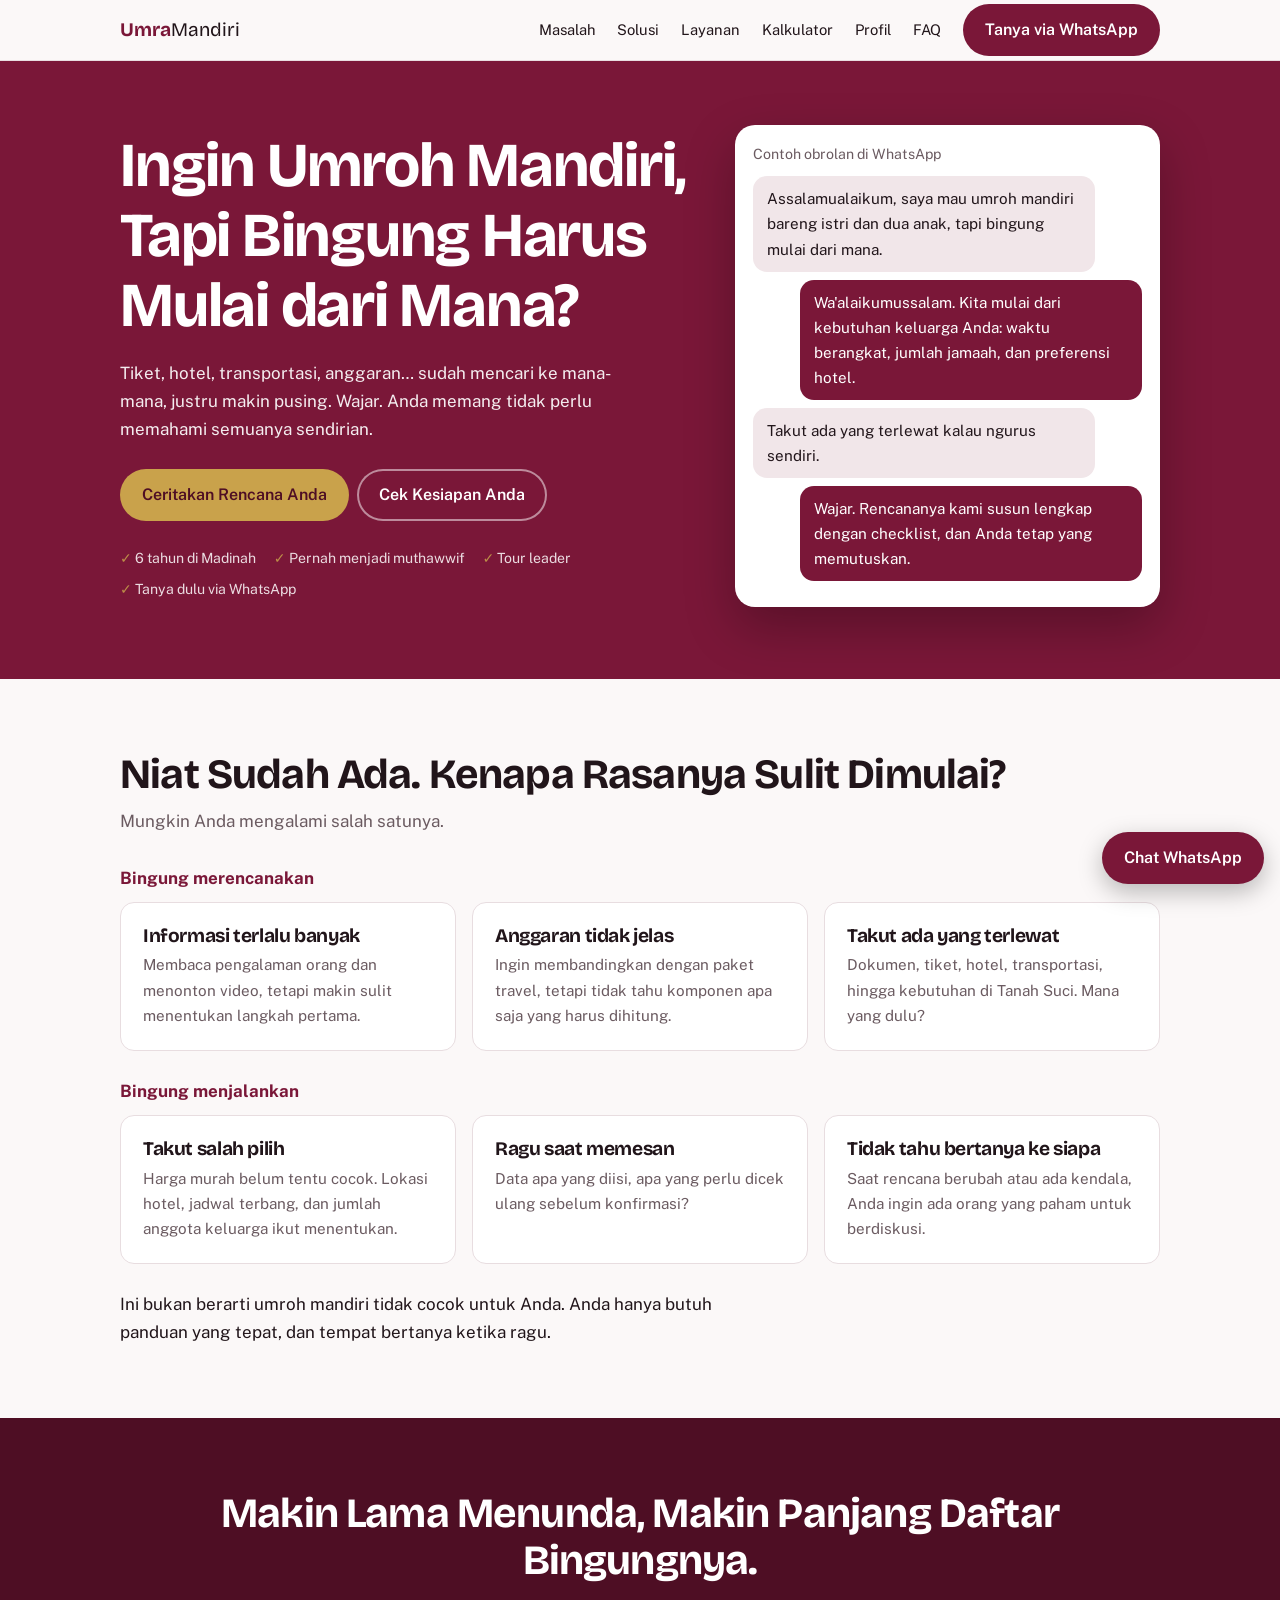
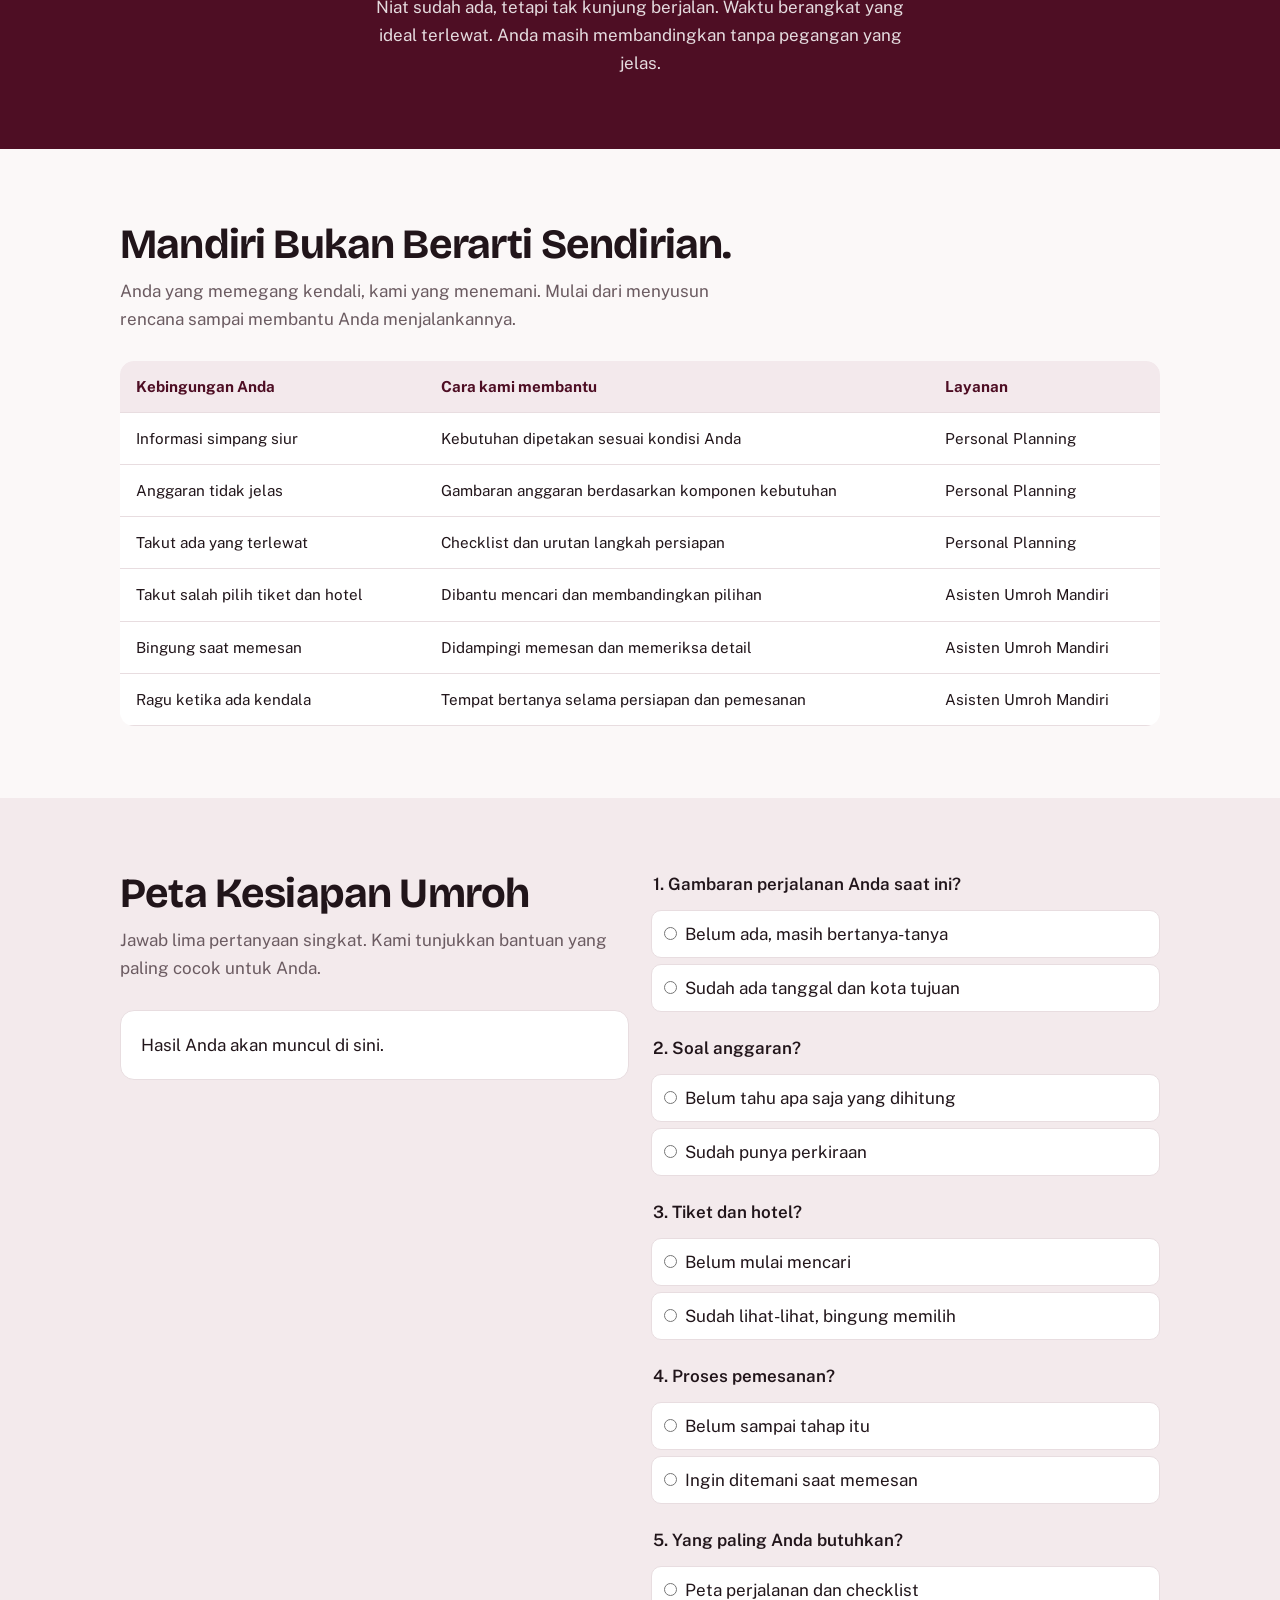
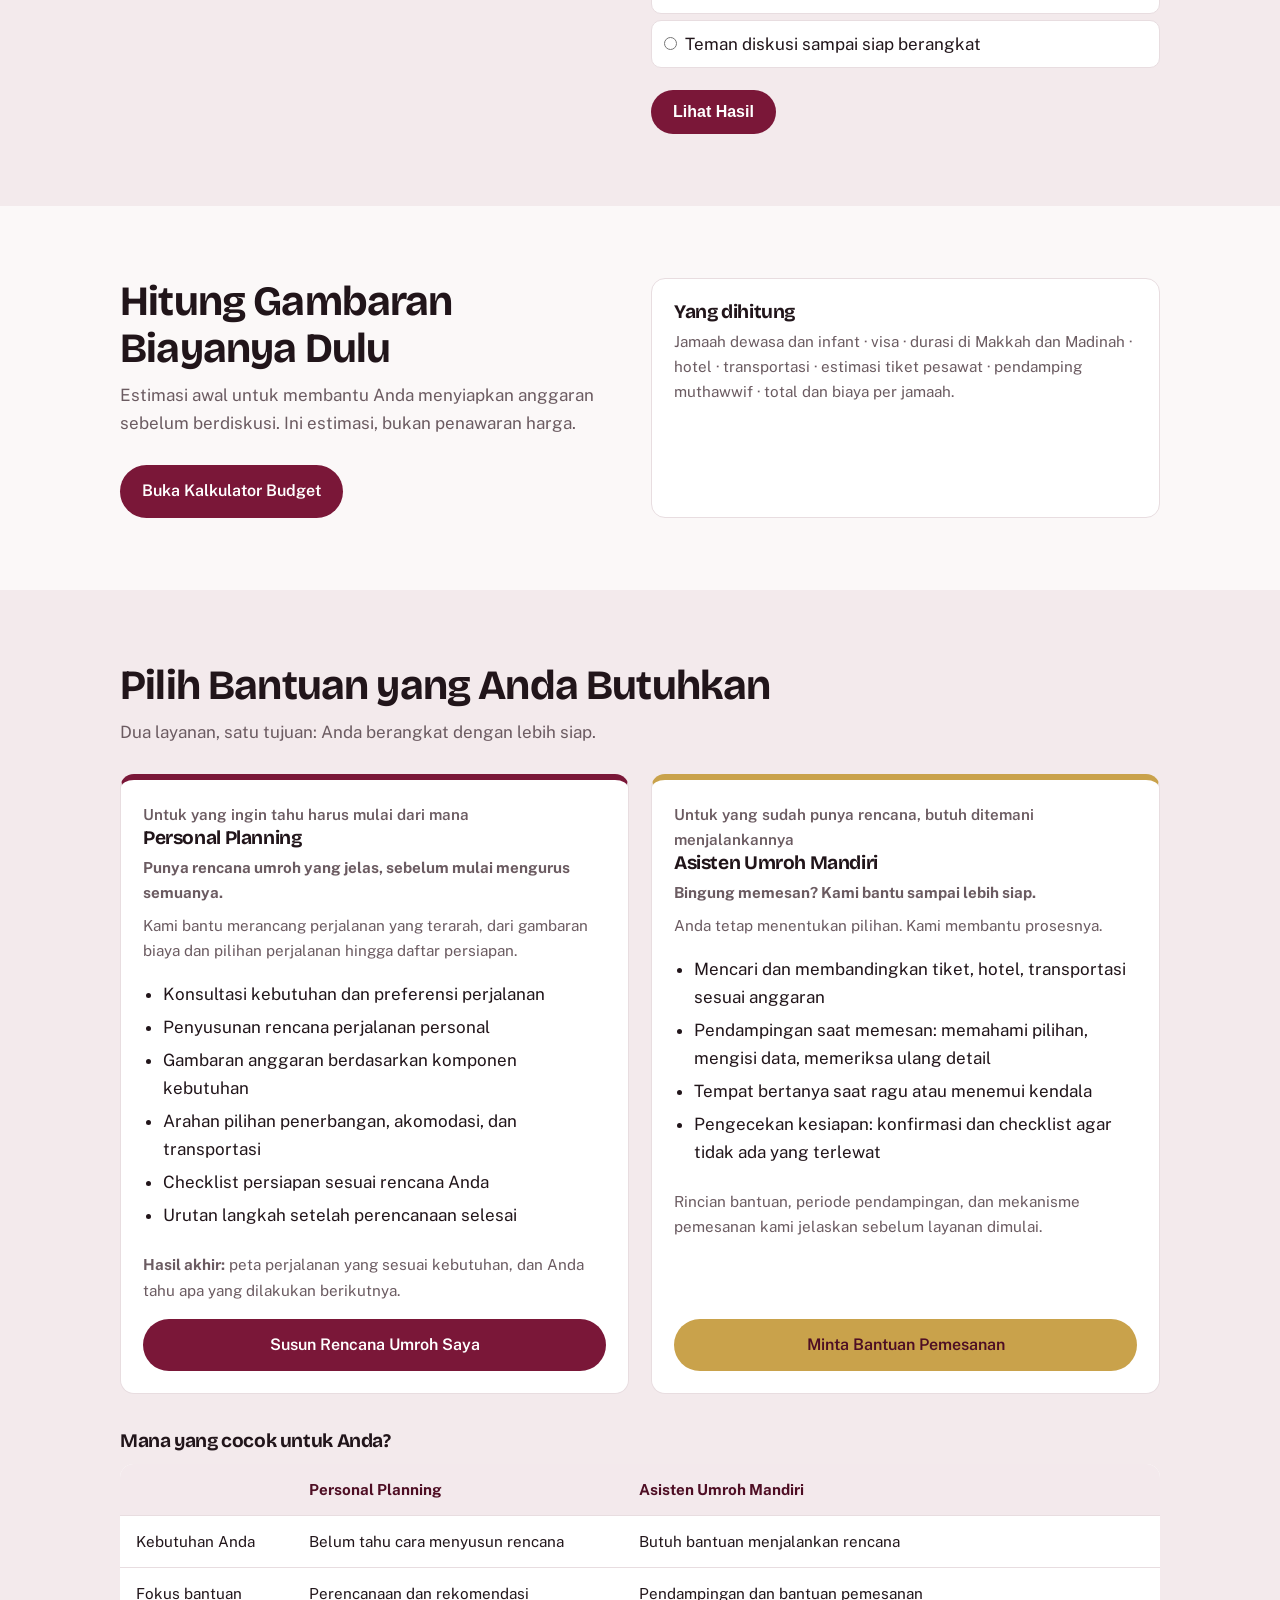
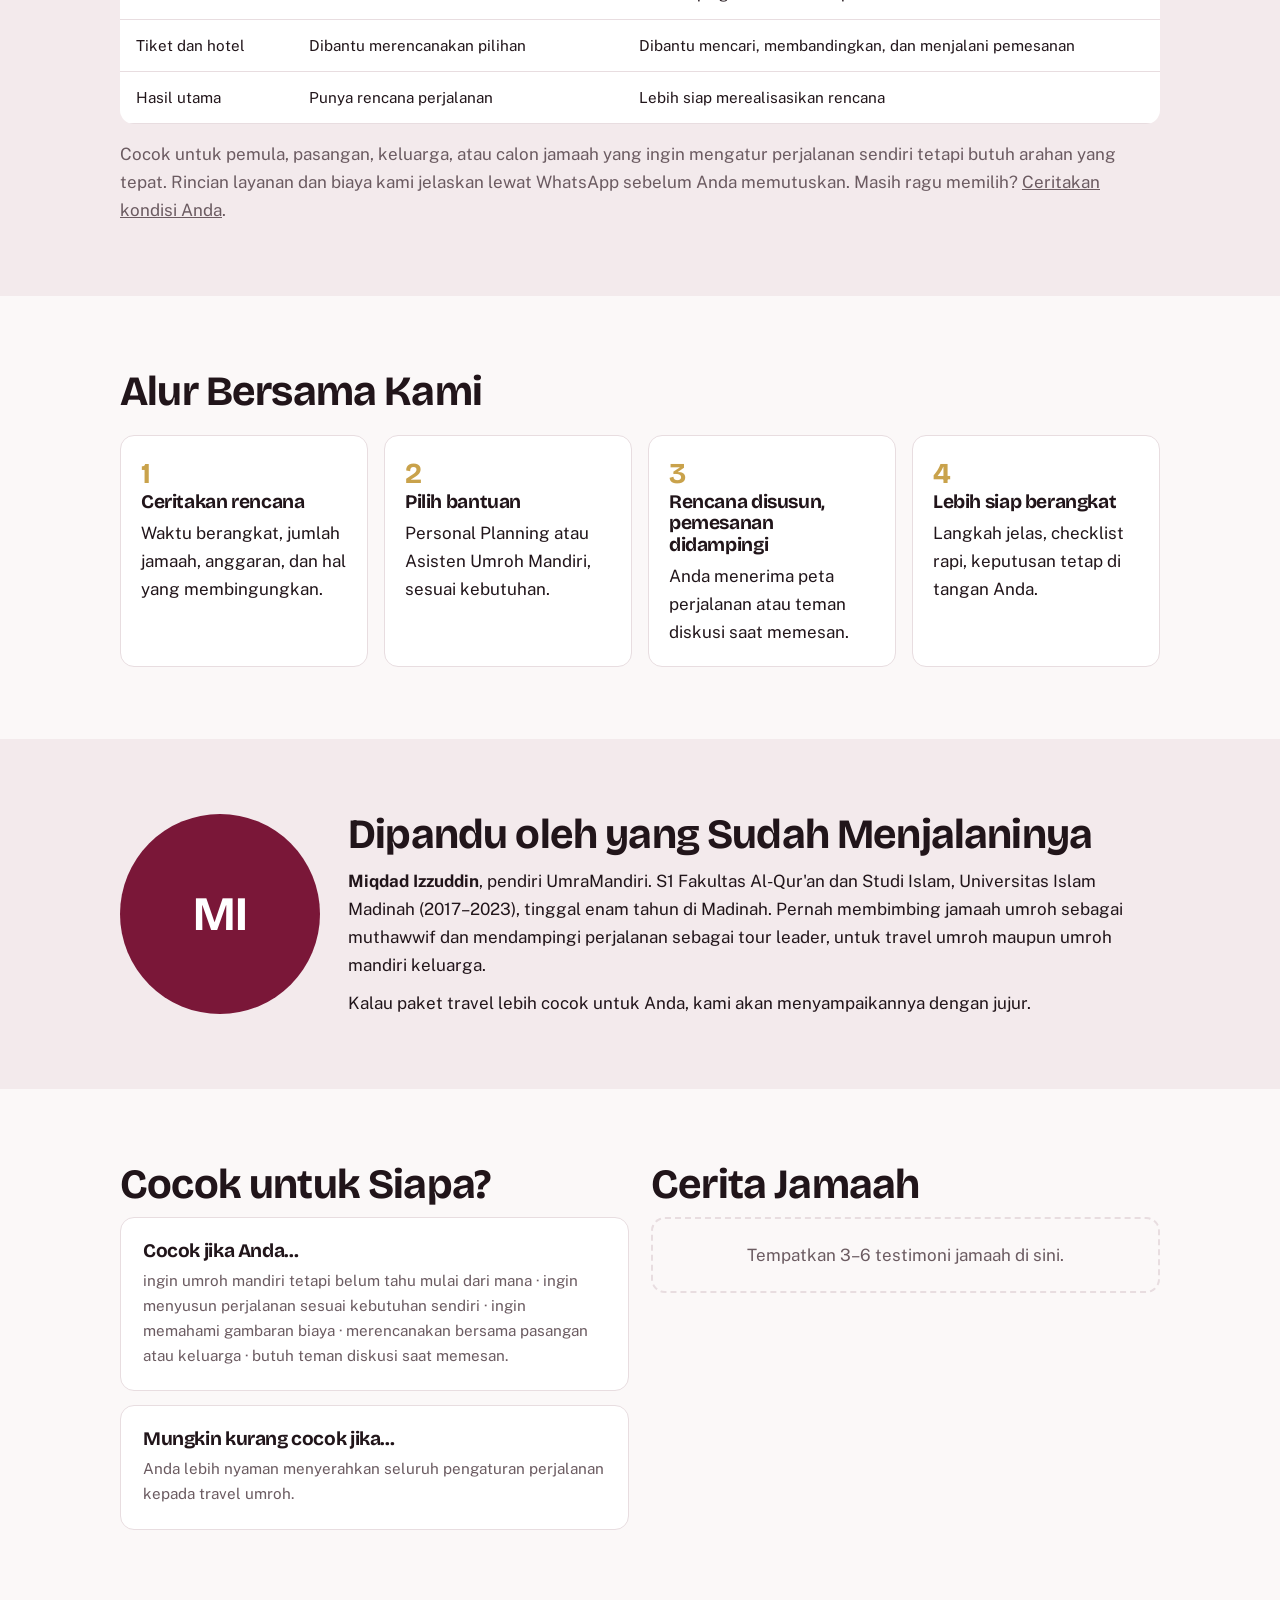
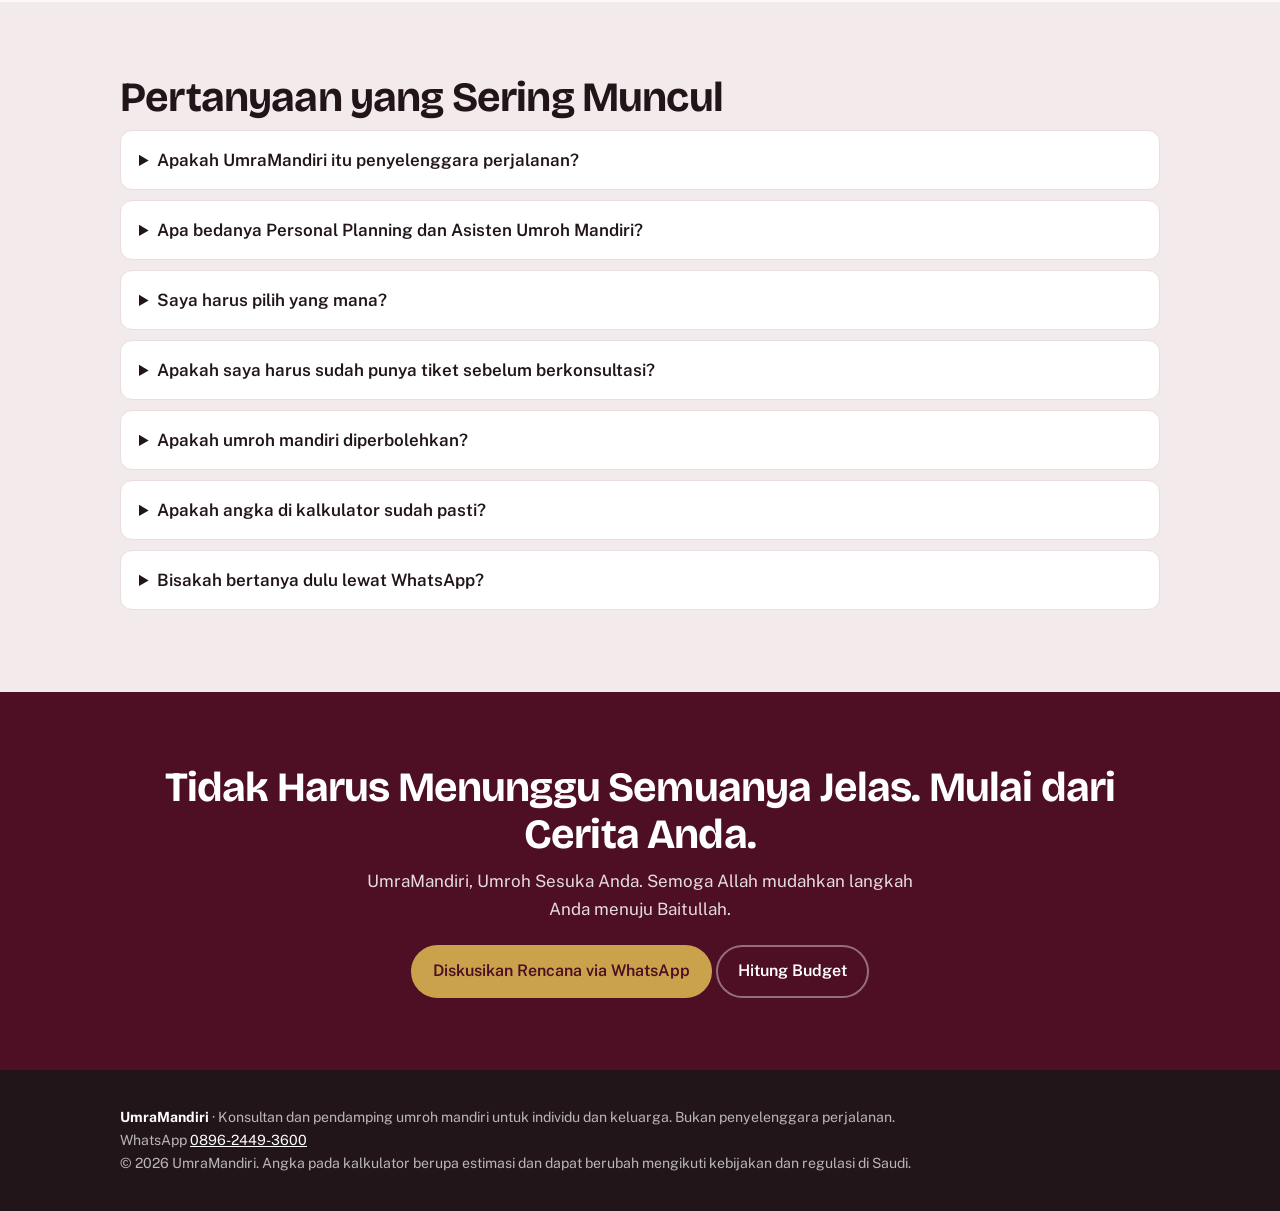
==== commit abfc724b: "Add files via upload" ====
--- a/index.html
+++ b/index.html
@@ -1,203 +1,94 @@
 <!DOCTYPE html>
-<html lang="id">
-<head>
-<meta charset="utf-8">
-<meta name="viewport" content="width=device-width, initial-scale=1, viewport-fit=cover">
+<html lang="id"><head><meta charset="utf-8"><meta name="viewport" content="width=device-width,initial-scale=1">
 <title>UmraMandiri | Umroh Sesuka Anda</title>
-<meta name="description" content="Umroh mandiri, tanpa harus merencanakan semuanya sendirian. UmraMandiri membantu individu dan keluarga menyusun perjalanan umroh yang personal, fleksibel, dan terarah, bersama alumni S1 Madinah yang 6 tahun tinggal di Madinah.">
-<meta name="theme-color" content="#7A1738">
-<meta property="og:title" content="UmraMandiri | Umroh Sesuka Anda">
-<meta property="og:description" content="Perencanaan dan pendampingan umroh mandiri yang personal, fleksibel, dan terarah. Mandiri dalam ibadah, terarah dalam perjalanan.">
-<meta property="og:type" content="website">
-<link rel="icon" href="assets/favicon.png" type="image/png">
-<link rel="apple-touch-icon" href="assets/apple-touch-icon.png">
-<link rel="preconnect" href="https://fonts.googleapis.com">
-<link rel="preconnect" href="https://fonts.gstatic.com" crossorigin>
-<link href="https://fonts.googleapis.com/css2?family=Plus+Jakarta+Sans:wght@400;500;600;700;800&display=swap" rel="stylesheet">
-<link rel="stylesheet" href="css/styles.css">
-</head>
-<body>
-<header><div class="wrap">
-<a class="logo" href="./"><img class="lg" src="assets/logo-mark-burgundy.png" alt=""><span>Umra<b>Mandiri</b></span></a>
-<nav><a href="#layanan">Layanan</a><a href="#tentang">Tentang</a><a href="#fase">Cara kerja</a><a href="kalkulator.html">Kalkulator</a><a href="#faq">FAQ</a>
-<a class="btn" href="https://wa.me/6289624493600?text=Assalamualaikum%2C%20saya%20ingin%20konsultasi%20rencana%20umroh%20mandiri">Konsultasi</a></nav>
-</div></header>
+<meta name="description" content="Bingung mulai umroh mandiri dari mana? UmraMandiri membantu Anda menyusun rencana, anggaran, dan menjalankan pemesanan dengan lebih terarah.">
+<meta property="og:title" content="UmraMandiri | Umroh Sesuka Anda"><meta property="og:description" content="Mandiri bukan berarti sendirian. Rencana umroh yang jelas, pendampingan yang nyata."><meta property="og:type" content="website"><meta name="theme-color" content="#7A1738">
+<link rel="preconnect" href="https://fonts.googleapis.com"><link rel="preconnect" href="https://fonts.gstatic.com" crossorigin>
+<link href="https://fonts.googleapis.com/css2?family=Bricolage+Grotesque:wght@600;700&family=Public+Sans:wght@400;600&display=swap" rel="stylesheet">
+<link rel="stylesheet" href="assets/style.css"></head><body>
+<nav><div class="w"><b>Umra<i>Mandiri</i></b><a href="#masalah">Masalah</a><a href="#solusi">Solusi</a><a href="#layanan">Layanan</a><a href="kalkulator.html">Kalkulator</a><a href="#profil">Profil</a><a href="#faq">FAQ</a><a class="btn" data-wa="saya ingin konsultasi umroh mandiri" href="https://wa.me/6289624493600">Tanya via WhatsApp</a></div></nav>
 
-<!-- HERO -->
-<section class="hero2"><div class="wrap h2g"><div>
-<span class="pill">Umroh Sesuka Anda</span>
-<h1>Umroh mandiri, tanpa harus merencanakan semuanya <em>sendirian.</em></h1>
-<p>UmraMandiri membantu individu dan keluarga menyusun perjalanan umroh yang personal, fleksibel, dan terarah: dari anggaran, tiket, hotel, dan transportasi, sampai itinerary dan checklist persiapan.</p>
-<p class="hsub">Dipandu alumni S1 Madinah yang 6 tahun tinggal di Madinah dan pernah mendampingi jamaah umroh mandiri.</p>
-<div class="hbtn"><a class="btn" href="https://wa.me/6289624493600?text=Assalamualaikum%2C%20saya%20ingin%20konsultasi%20rencana%20umroh%20mandiri">Konsultasi Rencana Umroh</a><a class="btn ghost" href="#layanan">Lihat Layanan</a></div></div>
-<div class="stage"><span class="fl a">Simulasi anggaran</span><span class="fl b">Itinerary personal</span><span class="fl c">Checklist persiapan</span>
-<div class="phone"><div class="screen"><div class="ptop"><span class="av"><img src="assets/logo-mark-burgundy.png" alt=""></span><div><b>UmraMandiri</b><small>Aktif sekarang</small></div></div>
-<div class="msgs"><div class="m me" style="animation-delay:0.4s">Assalamualaikum, kami mau umroh mandiri sekeluarga, tapi bingung mulai dari mana.<time>09:14</time></div><div class="m us" style="animation-delay:1.8s">Wa'alaikumussalam, Kak. Tenang, kita petakan dulu: berapa orang, kapan berangkat, dan apa yang paling penting bagi keluarga.<time>09:15</time></div><div class="m me" style="animation-delay:3.4s">Budgetnya kira-kira berapa ya?<time>09:16</time></div><div class="m us" style="animation-delay:4.8s">Kita simulasikan bersama, Kak. Nanti ada anggaran, itinerary, dan checklist yang bisa langsung dipakai.<time>09:17</time></div><div class="typing"><i></i><i></i><i></i></div></div><div class="pin">Ketik pesan...<span></span></div></div></div></div>
-</div><svg class="sky" viewBox="0 0 1200 96" preserveAspectRatio="xMidYMax slice" fill="#fff" aria-hidden="true"><defs><g id="mq"><rect x="14" y="30" width="8" height="66"/><path d="M12 30L18 8L24 30Z"/><rect x="60" y="62" width="150" height="34"/><path d="M90 62a45 45 0 0 1 90 0Z"/><rect x="132" y="6" width="6" height="26"/><rect x="236" y="22" width="9" height="74"/><path d="M233 22L240.5 0L248 22Z"/><rect x="270" y="74" width="60" height="22"/></g></defs><use href="#mq"/><use href="#mq" x="320"/><use href="#mq" x="640"/><use href="#mq" x="960"/></svg></section>
+<header class="hero"><div class="w"><div>
+<h1>Ingin Umroh Mandiri, Tapi Bingung Harus Mulai dari Mana?</h1>
+<p>Tiket, hotel, transportasi, anggaran… sudah mencari ke mana-mana, justru makin pusing. Wajar. Anda memang tidak perlu memahami semuanya sendirian.</p>
+<a class="btn g" data-wa="saya ingin umroh mandiri tapi bingung mulai dari mana" href="https://wa.me/6289624493600">Ceritakan Rencana Anda</a><a class="btn o" href="#peta">Cek Kesiapan Anda</a>
+<div class="trust"><span>6 tahun di Madinah</span><span>Pernah menjadi muthawwif</span><span>Tour leader</span><span>Tanya dulu via WhatsApp</span></div></div>
+<div class="chat" aria-label="Contoh obrolan"><small>Contoh obrolan di WhatsApp</small>
+<div class="m u">Assalamualaikum, saya mau umroh mandiri bareng istri dan dua anak, tapi bingung mulai dari mana.</div>
+<div class="m k">Wa'alaikumussalam. Kita mulai dari kebutuhan keluarga Anda: waktu berangkat, jumlah jamaah, dan preferensi hotel.</div>
+<div class="m u">Takut ada yang terlewat kalau ngurus sendiri.</div>
+<div class="m k">Wajar. Rencananya kami susun lengkap dengan checklist, dan Anda tetap yang memutuskan.</div></div></div></header>
 
-<!-- KREDIBILITAS SINGKAT -->
-<section class="trust"><div class="wrap"><div class="tgrid">
-<div class="tcell rv"><b>S1 Madinah</b><span>Alumni, ilmu yang dipelajari langsung di Kota Nabi</span></div>
-<div class="tcell rv"><b>6 tahun</b><span>Tinggal di Madinah, mengenal kota dan medannya</span></div>
-<div class="tcell rv"><b>Tour leader &amp; mutawif</b><span>Berpengalaman memandu jamaah di lapangan</span></div>
-<div class="tcell rv"><b>Praktisi umroh mandiri</b><span>Pernah menjalani dan mendampingi jamaah yang berhasil</span></div>
-</div></div></section>
+<section id="masalah"><div class="w"><h2>Niat Sudah Ada. Kenapa Rasanya Sulit Dimulai?</h2><p class="lead">Mungkin Anda mengalami salah satunya.</p>
+<p class="grp">Bingung merencanakan</p><div class="g3">
+<div class="c"><h3>Informasi terlalu banyak</h3><p>Membaca pengalaman orang dan menonton video, tetapi makin sulit menentukan langkah pertama.</p></div>
+<div class="c"><h3>Anggaran tidak jelas</h3><p>Ingin membandingkan dengan paket travel, tetapi tidak tahu komponen apa saja yang harus dihitung.</p></div>
+<div class="c"><h3>Takut ada yang terlewat</h3><p>Dokumen, tiket, hotel, transportasi, hingga kebutuhan di Tanah Suci. Mana yang dulu?</p></div></div>
+<p class="grp">Bingung menjalankan</p><div class="g3">
+<div class="c"><h3>Takut salah pilih</h3><p>Harga murah belum tentu cocok. Lokasi hotel, jadwal terbang, dan jumlah anggota keluarga ikut menentukan.</p></div>
+<div class="c"><h3>Ragu saat memesan</h3><p>Data apa yang diisi, apa yang perlu dicek ulang sebelum konfirmasi?</p></div>
+<div class="c"><h3>Tidak tahu bertanya ke siapa</h3><p>Saat rencana berubah atau ada kendala, Anda ingin ada orang yang paham untuk berdiskusi.</p></div></div>
+<p style="margin-top:26px;max-width:60ch">Ini bukan berarti umroh mandiri tidak cocok untuk Anda. Anda hanya butuh panduan yang tepat, dan tempat bertanya ketika ragu.</p></div></section>
 
-<!-- MASALAH -->
-<section id="masalah"><div class="wrap">
-<div class="sech"><span class="eyebrow">Kenapa banyak yang tertahan</span><h2>Ingin umroh mandiri, tapi bingung mulai dari mana?</h2><p>Hampir semua calon jamaah mandiri berhenti di titik yang sama. Bukan karena tidak mampu, tetapi karena terlalu banyak keputusan yang harus diambil sekaligus.</p></div>
-<div class="pains">
-<div class="pain rv"><span class="pn">01</span><h3>Bingung memilih</h3><p>Tiket, hotel, dan transportasi punya banyak opsi. Mana yang cocok untuk keluarga Anda?</p></div>
-<div class="pain rv"><span class="pn">02</span><h3>Sulit menghitung anggaran</h3><p>Biaya tersebar di banyak pos, dan mudah ada yang terlewat sampai hari keberangkatan.</p></div>
-<div class="pain rv"><span class="pn">03</span><h3>Susah menyusun rute</h3><p>Makkah, Madinah, jadwal ibadah, dan waktu istirahat perlu diatur agar tidak melelahkan.</p></div>
-<div class="pain rv"><span class="pn">04</span><h3>Takut ada yang terlewat</h3><p>Dokumen, perlengkapan, hingga hal kecil di Tanah Suci yang baru terasa saat sudah di sana.</p></div>
-</div>
-<p class="turn rv"><b>Anda tidak harus merencanakan semuanya sendirian.</b> Anda tetap memegang kendali atas perjalanan Anda. Kami membantu agar setiap keputusan lebih terarah.</p>
-</div></section>
+<section class="pause"><div class="w"><h2>Makin Lama Menunda, Makin Panjang Daftar Bingungnya.</h2><p>Niat sudah ada, tetapi tak kunjung berjalan. Waktu berangkat yang ideal terlewat. Anda masih membandingkan tanpa pegangan yang jelas.</p></div></section>
 
-<!-- LAYANAN -->
-<section class="off" id="layanan"><div class="wrap">
-<div class="sech"><span class="eyebrow">Layanan</span><h2>Pilih tingkat bantuan yang Anda perlukan.</h2><p>Tiga layanan yang saling terhubung. Mulai dari konsultasi singkat, perencanaan lengkap, atau pendampingan yang lebih dekat.</p></div>
-<div class="plans">
+<section id="solusi"><div class="w"><h2>Mandiri Bukan Berarti Sendirian.</h2>
+<p class="lead">Anda yang memegang kendali, kami yang menemani. Mulai dari menyusun rencana sampai membantu Anda menjalankannya.</p>
+<div class="sc"><table><tr><th>Kebingungan Anda</th><th>Cara kami membantu</th><th>Layanan</th></tr>
+<tr><td>Informasi simpang siur</td><td>Kebutuhan dipetakan sesuai kondisi Anda</td><td>Personal Planning</td></tr>
+<tr><td>Anggaran tidak jelas</td><td>Gambaran anggaran berdasarkan komponen kebutuhan</td><td>Personal Planning</td></tr>
+<tr><td>Takut ada yang terlewat</td><td>Checklist dan urutan langkah persiapan</td><td>Personal Planning</td></tr>
+<tr><td>Takut salah pilih tiket dan hotel</td><td>Dibantu mencari dan membandingkan pilihan</td><td>Asisten Umroh Mandiri</td></tr>
+<tr><td>Bingung saat memesan</td><td>Didampingi memesan dan memeriksa detail</td><td>Asisten Umroh Mandiri</td></tr>
+<tr><td>Ragu ketika ada kendala</td><td>Tempat bertanya selama persiapan dan pemesanan</td><td>Asisten Umroh Mandiri</td></tr></table></div></div></section>
 
-<div class="plan rv"><span class="tag">Untuk yang masih bingung</span>
-<h3>Konsultasi</h3>
-<p class="pd">Pahami pilihan dan langkah awal merencanakan umroh mandiri.</p>
-<div class="pp"><small>Mulai dari</small><b>Rp150.000</b><small>per sesi</small></div>
-<ul class="pl">
-<li>Sesi konsultasi sesuai durasi yang disepakati</li>
-<li>Diskusi kebutuhan, kondisi, dan preferensi perjalanan</li>
-<li>Arahan awal soal tiket, hotel, transportasi, anggaran, dan persiapan</li>
-<li>Rekomendasi langkah berikutnya</li>
-</ul>
-<a class="btn ghost" href="https://wa.me/6289624493600?text=Assalamualaikum%2C%20saya%20ingin%20booking%20sesi%20Konsultasi%20UmraMandiri">Booking Konsultasi</a></div>
+<section class="alt" id="peta"><div class="w g2"><div><h2>Peta Kesiapan Umroh</h2><p class="lead">Jawab lima pertanyaan singkat. Kami tunjukkan bantuan yang paling cocok untuk Anda.</p><div class="res" id="hasil" aria-live="polite"><p>Hasil Anda akan muncul di sini.</p></div></div>
+<form id="quiz">
+<fieldset class="q"><legend>1. Gambaran perjalanan Anda saat ini?</legend><label><input type="radio" name="q1" value="p">Belum ada, masih bertanya-tanya</label><label><input type="radio" name="q1" value="a">Sudah ada tanggal dan kota tujuan</label></fieldset>
+<fieldset class="q"><legend>2. Soal anggaran?</legend><label><input type="radio" name="q2" value="p">Belum tahu apa saja yang dihitung</label><label><input type="radio" name="q2" value="a">Sudah punya perkiraan</label></fieldset>
+<fieldset class="q"><legend>3. Tiket dan hotel?</legend><label><input type="radio" name="q3" value="p">Belum mulai mencari</label><label><input type="radio" name="q3" value="a">Sudah lihat-lihat, bingung memilih</label></fieldset>
+<fieldset class="q"><legend>4. Proses pemesanan?</legend><label><input type="radio" name="q4" value="p">Belum sampai tahap itu</label><label><input type="radio" name="q4" value="a">Ingin ditemani saat memesan</label></fieldset>
+<fieldset class="q"><legend>5. Yang paling Anda butuhkan?</legend><label><input type="radio" name="q5" value="p">Peta perjalanan dan checklist</label><label><input type="radio" name="q5" value="a">Teman diskusi sampai siap berangkat</label></fieldset>
+<button class="btn" type="submit">Lihat Hasil</button></form></div></section>
 
-<div class="plan main rv"><span class="tag">Layanan utama</span>
-<h3>Personal Planning</h3>
-<p class="pd">Perjalanan umroh yang direncanakan terarah, personal, dan sesuai kebutuhan keluarga Anda.</p>
-<div class="pp"><small>Mulai dari</small><b>Rp750.000</b><small>per keluarga, menyesuaikan ruang lingkup</small></div>
-<ul class="pl">
-<li>Sesi pemetaan kebutuhan dan preferensi perjalanan</li>
-<li>Simulasi anggaran dengan asumsi yang dijelaskan</li>
-<li>Referensi opsi tiket, hotel, dan transportasi yang relevan</li>
-<li>Itinerary perjalanan yang disesuaikan</li>
-<li>Checklist persiapan sebelum berangkat</li>
-<li>Sesi penjelasan hasil dan satu kali revisi terarah</li>
-</ul>
-<a class="btn" href="https://wa.me/6289624493600?text=Assalamualaikum%2C%20saya%20tertarik%20dengan%20layanan%20Personal%20Planning%20UmraMandiri">Mulai Personal Planning</a></div>
+<section id="kalkulator"><div class="w g2"><div><h2>Hitung Gambaran Biayanya Dulu</h2><p class="lead">Estimasi awal untuk membantu Anda menyiapkan anggaran sebelum berdiskusi. Ini estimasi, bukan penawaran harga.</p><a class="btn" href="kalkulator.html">Buka Kalkulator Budget</a></div>
+<div class="c"><h3>Yang dihitung</h3><p>Jamaah dewasa dan infant · visa · durasi di Makkah dan Madinah · hotel · transportasi · estimasi tiket pesawat · pendamping muthawwif · total dan biaya per jamaah.</p></div></div></section>
 
-<div class="plan rv"><span class="tag">Untuk yang ingin didampingi</span>
-<h3>Assisted Journey</h3>
-<p class="pd">Dukungan yang lebih dekat, sesuai tingkat bantuan yang Anda butuhkan.</p>
-<div class="pp"><small>Penawaran khusus</small><b>Sesuai kebutuhan</b><small>menyesuaikan ruang lingkup dan durasi</small></div>
-<ul class="pl">
-<li>Personal Planning ditambah koordinasi kebutuhan perjalanan</li>
-<li>Bantuan persiapan sebelum keberangkatan</li>
-<li>Pendampingan langsung sesuai tanggal, rute, dan ketersediaan</li>
-<li>Koordinasi dengan penyedia layanan terkait bila diperlukan</li>
-</ul>
-<a class="btn ghost" href="https://wa.me/6289624493600?text=Assalamualaikum%2C%20saya%20ingin%20tanya%20layanan%20Assisted%20Journey%20UmraMandiri">Tanyakan Ketersediaan</a></div>
+<section class="alt" id="layanan"><div class="w"><h2>Pilih Bantuan yang Anda Butuhkan</h2><p class="lead">Dua layanan, satu tujuan: Anda berangkat dengan lebih siap.</p><div class="g2">
+<article class="c prod"><p class="tag">Untuk yang ingin tahu harus mulai dari mana</p><h3>Personal Planning</h3><p><b>Punya rencana umroh yang jelas, sebelum mulai mengurus semuanya.</b></p>
+<p style="margin-top:8px">Kami bantu merancang perjalanan yang terarah, dari gambaran biaya dan pilihan perjalanan hingga daftar persiapan.</p>
+<ul><li>Konsultasi kebutuhan dan preferensi perjalanan</li><li>Penyusunan rencana perjalanan personal</li><li>Gambaran anggaran berdasarkan komponen kebutuhan</li><li>Arahan pilihan penerbangan, akomodasi, dan transportasi</li><li>Checklist persiapan sesuai rencana Anda</li><li>Urutan langkah setelah perencanaan selesai</li></ul>
+<p style="margin-bottom:16px"><b>Hasil akhir:</b> peta perjalanan yang sesuai kebutuhan, dan Anda tahu apa yang dilakukan berikutnya.</p><a class="btn" data-wa="saya ingin menyusun rencana umroh lewat Personal Planning" href="https://wa.me/6289624493600">Susun Rencana Umroh Saya</a></article>
+<article class="c prod p2"><p class="tag">Untuk yang sudah punya rencana, butuh ditemani menjalankannya</p><h3>Asisten Umroh Mandiri</h3><p><b>Bingung memesan? Kami bantu sampai lebih siap.</b></p>
+<p style="margin-top:8px">Anda tetap menentukan pilihan. Kami membantu prosesnya.</p>
+<ul><li>Mencari dan membandingkan tiket, hotel, transportasi sesuai anggaran</li><li>Pendampingan saat memesan: memahami pilihan, mengisi data, memeriksa ulang detail</li><li>Tempat bertanya saat ragu atau menemui kendala</li><li>Pengecekan kesiapan: konfirmasi dan checklist agar tidak ada yang terlewat</li></ul>
+<p style="margin-bottom:16px">Rincian bantuan, periode pendampingan, dan mekanisme pemesanan kami jelaskan sebelum layanan dimulai.</p><a class="btn g" data-wa="saya butuh bantuan pemesanan lewat Asisten Umroh Mandiri" href="https://wa.me/6289624493600">Minta Bantuan Pemesanan</a></article></div>
+<h3 style="margin:36px 0 12px">Mana yang cocok untuk Anda?</h3><div class="sc"><table><tr><th></th><th>Personal Planning</th><th>Asisten Umroh Mandiri</th></tr>
+<tr><td>Kebutuhan Anda</td><td>Belum tahu cara menyusun rencana</td><td>Butuh bantuan menjalankan rencana</td></tr>
+<tr><td>Fokus bantuan</td><td>Perencanaan dan rekomendasi</td><td>Pendampingan dan bantuan pemesanan</td></tr>
+<tr><td>Tiket dan hotel</td><td>Dibantu merencanakan pilihan</td><td>Dibantu mencari, membandingkan, dan menjalani pemesanan</td></tr>
+<tr><td>Hasil utama</td><td>Punya rencana perjalanan</td><td>Lebih siap merealisasikan rencana</td></tr></table></div>
+<p style="margin-top:16px;color:var(--mut)">Cocok untuk pemula, pasangan, keluarga, atau calon jamaah yang ingin mengatur perjalanan sendiri tetapi butuh arahan yang tepat. Rincian layanan dan biaya kami jelaskan lewat WhatsApp sebelum Anda memutuskan. Masih ragu memilih? <a href="https://wa.me/6289624493600" data-wa="saya masih bingung memilih layanan yang cocok">Ceritakan kondisi Anda</a>.</p></div></section>
 
-</div>
-<div class="scope rv"><b>Perlu diketahui</b>
-<p>Biaya tiket, hotel, visa, transportasi, asuransi, dan biaya pihak ketiga lainnya tidak termasuk dalam biaya layanan. Pemesanan dan pembayaran dilakukan sendiri oleh Anda atau melalui penyedia berizin pilihan Anda. Perjalanan yang kompleks, banyak kota, atau banyak anggota keluarga bisa membutuhkan penawaran tersendiri. Harga final dikonfirmasi sebelum layanan dimulai.</p></div>
-</div></section>
+<section><div class="w"><h2>Alur Bersama Kami</h2><ol class="steps" style="margin-top:20px"><li><h3>Ceritakan rencana</h3><p>Waktu berangkat, jumlah jamaah, anggaran, dan hal yang membingungkan.</p></li><li><h3>Pilih bantuan</h3><p>Personal Planning atau Asisten Umroh Mandiri, sesuai kebutuhan.</p></li><li><h3>Rencana disusun, pemesanan didampingi</h3><p>Anda menerima peta perjalanan atau teman diskusi saat memesan.</p></li><li><h3>Lebih siap berangkat</h3><p>Langkah jelas, checklist rapi, keputusan tetap di tangan Anda.</p></li></ol></div></section>
 
-<!-- TAGLINE -->
-<section class="dark" id="konsep"><div class="wrap"><p class="promise">Mandiri dalam ibadah, terarah dalam perjalanan.</p>
-<p>Anda yang memutuskan. Kami membantu agar setiap keputusan lebih jelas, lebih terhitung, dan lebih tenang.</p></div></section>
+<section class="alt" id="profil"><div class="w me"><div class="av" aria-hidden="true">MI</div><div><h2>Dipandu oleh yang Sudah Menjalaninya</h2><p><b>Miqdad Izzuddin</b>, pendiri UmraMandiri. S1 Fakultas Al-Qur'an dan Studi Islam, Universitas Islam Madinah (2017–2023), tinggal enam tahun di Madinah. Pernah membimbing jamaah umroh sebagai muthawwif dan mendampingi perjalanan sebagai tour leader, untuk travel umroh maupun umroh mandiri keluarga.</p><p style="margin-top:10px">Kalau paket travel lebih cocok untuk Anda, kami akan menyampaikannya dengan jujur.</p></div></div></section>
 
-<!-- PEMBEDA -->
-<section id="pembeda"><div class="wrap">
-<div class="sech"><span class="eyebrow">Mengapa UmraMandiri</span><h2>Bukan sekadar informasi. Perencanaan yang konkret.</h2></div>
-<div class="diff">
-<div class="df rv"><span class="ic2"><svg width="22" height="22" viewBox="0 0 24 24" fill="none" stroke="currentColor" stroke-width="2" stroke-linecap="round" stroke-linejoin="round"><path d="M20 21v-2a4 4 0 0 0-4-4H8a4 4 0 0 0-4 4v2"/><circle cx="12" cy="7" r="4"/></svg></span><h3>Berangkat dari kebutuhan Anda</h3><p>Kami tidak memaksa Anda mengikuti satu paket yang sama. Jumlah anggota keluarga, usia, kondisi fisik, dan preferensi Anda menjadi dasar rencana.</p></div>
-<div class="df rv"><span class="ic2"><svg width="22" height="22" viewBox="0 0 24 24" fill="none" stroke="currentColor" stroke-width="2" stroke-linecap="round" stroke-linejoin="round"><path d="M9 11l3 3L22 4"/><path d="M21 12v7a2 2 0 0 1-2 2H5a2 2 0 0 1-2-2V5a2 2 0 0 1 2-2h11"/></svg></span><h3>Perencanaan yang konkret</h3><p>Hasilnya bukan sekadar saran, tetapi pilihan yang sudah dibandingkan, anggaran yang terhitung, itinerary yang tersusun, dan checklist yang bisa langsung dipakai.</p></div>
-<div class="df rv"><span class="ic2"><svg width="22" height="22" viewBox="0 0 24 24" fill="none" stroke="currentColor" stroke-width="2" stroke-linecap="round" stroke-linejoin="round"><path d="M3 21h18"/><path d="M5 21V7l7-4 7 4v14"/><path d="M9 21v-6h6v6"/></svg></span><h3>Berlandaskan pengalaman lapangan</h3><p>Enam tahun tinggal di Madinah, pengalaman sebagai mutawif dan tour leader, serta mendampingi jamaah yang berhasil umroh mandiri.</p></div>
-</div></div></section>
+<section><div class="w g2"><div><h2>Cocok untuk Siapa?</h2><div class="c"><h3>Cocok jika Anda…</h3><p>ingin umroh mandiri tetapi belum tahu mulai dari mana · ingin menyusun perjalanan sesuai kebutuhan sendiri · ingin memahami gambaran biaya · merencanakan bersama pasangan atau keluarga · butuh teman diskusi saat memesan.</p></div>
+<div class="c" style="margin-top:14px"><h3>Mungkin kurang cocok jika…</h3><p>Anda lebih nyaman menyerahkan seluruh pengaturan perjalanan kepada travel umroh.</p></div></div>
+<div><h2>Cerita Jamaah</h2><div class="ph">Tempatkan 3–6 testimoni jamaah di sini.</div></div></div></section>
 
-<!-- PROFIL -->
-<section class="off" id="tentang"><div class="wrap prof">
-<div class="pfoto rv"><div class="frame"><img src="assets/img/profil.jpg" alt="Pendiri UmraMandiri" onerror="this.remove()"><span class="mono">Umra<b>Mandiri</b></span></div>
-<div class="pbadge"><b>6 tahun</b><span>tinggal di Madinah</span></div></div>
-<div class="rv"><span class="eyebrow">Tentang pendamping Anda</span>
-<h2>Dipandu langsung oleh yang sudah menjalaninya.</h2>
-<p>Saya alumni S1 Madinah dan tinggal di sana selama 6 tahun. Selama itu saya terbiasa mengantar dan membimbing jamaah sebagai tour leader dan mutawif, juga menjalani umroh mandiri sendiri.</p>
-<p>Saya juga mendampingi jamaah yang ingin dan berhasil melaksanakan umroh mandiri. Dari situ saya tahu persis di mana orang biasanya ragu, dan bagian mana yang sebenarnya perlu dipersiapkan lebih dulu.</p>
-<div class="roles"><span>Alumni S1 Madinah</span><span>6 tahun tinggal di Madinah</span><span>Tour leader</span><span>Mutawif</span><span>Praktisi umroh mandiri</span><span>Pendamping jamaah umroh mandiri</span></div>
-<div class="cta" style="margin-top:22px"><a class="btn" href="https://wa.me/6289624493600?text=Assalamualaikum%2C%20saya%20ingin%20konsultasi%20rencana%20umroh%20mandiri">Konsultasi dengan Saya</a></div>
-</div></div></section>
+<section class="alt" id="faq"><div class="w"><h2>Pertanyaan yang Sering Muncul</h2>
+<details><summary>Apakah UmraMandiri itu penyelenggara perjalanan?</summary><p>Bukan. Kami konsultan dan pendamping umroh mandiri, tidak menyelenggarakan keberangkatan rombongan.</p></details>
+<details><summary>Apa bedanya Personal Planning dan Asisten Umroh Mandiri?</summary><p>Personal Planning membantu Anda menyusun rencana. Asisten Umroh Mandiri membantu Anda menjalankan rencana itu, dari mencari pilihan sampai pemesanan.</p></details>
+<details><summary>Saya harus pilih yang mana?</summary><p>Belum punya gambaran: mulai dari Personal Planning. Sudah punya rencana tapi butuh ditemani: Asisten Umroh Mandiri. Bingung memilih? Cukup ceritakan via WhatsApp.</p></details>
+<details><summary>Apakah saya harus sudah punya tiket sebelum berkonsultasi?</summary><p>Tidak. Anda bisa mulai dari tahap perencanaan.</p></details>
+<details><summary>Apakah umroh mandiri diperbolehkan?</summary><p>Ya. UU No. 14 Tahun 2025 mengakui umroh mandiri untuk perorangan atau keluarga inti, dengan syarat yang perlu dipenuhi, termasuk paspor, tiket, visa, dan bukti pembelian layanan.</p></details>
+<details><summary>Apakah angka di kalkulator sudah pasti?</summary><p>Belum. Itu estimasi untuk perencanaan. Angka final mengikuti tanggal, ketersediaan, kurs, dan kebijakan di Saudi.</p></details>
+<details><summary>Bisakah bertanya dulu lewat WhatsApp?</summary><p>Bisa. Ceritakan rencana atau kendala Anda, kami bantu menentukan langkah pertama.</p></details></div></section>
 
-<!-- CARA KERJA -->
-<section id="fase"><div class="wrap"><div class="sech"><span class="eyebrow">Cara kerja</span><h2>Dari bingung menjadi siap, dalam tiga tahap.</h2><p>Prosesnya jelas dan bertahap. Anda selalu tahu apa yang sedang dikerjakan dan apa langkah berikutnya.</p></div>
-<div class="tl3"><div class="phs rv"><div class="phh "><span class="phn">01</span><div><small>Pemetaan</small><h3>Kita kenali kebutuhan perjalanan Anda.</h3></div><span class="ic"><svg width="20" height="20" viewBox="0 0 24 24" fill="none" stroke="currentColor" stroke-width="2" stroke-linecap="round" stroke-linejoin="round"><path d="M21 15a2 2 0 0 1-2 2H7l-4 4V5a2 2 0 0 1 2-2h14a2 2 0 0 1 2 2z"/></svg></span></div><div class="phb"><p>Mulai dari obrolan singkat lewat WhatsApp, lalu sesi pemetaan untuk memahami keluarga, waktu, dan prioritas Anda.</p><div class="ck"><span>Jumlah dan kondisi jamaah</span><span>Perkiraan waktu berangkat</span><span>Preferensi hotel dan rute</span><span>Kisaran anggaran</span></div></div></div>
-<div class="phs rv"><div class="phh lt"><span class="phn">02</span><div><small>Perencanaan</small><h3>Kami susun rencana yang konkret.</h3></div><span class="ic"><svg width="20" height="20" viewBox="0 0 24 24" fill="none" stroke="currentColor" stroke-width="2" stroke-linecap="round" stroke-linejoin="round"><path d="M9 11l3 3L22 4"/><path d="M21 12v7a2 2 0 0 1-2 2H5a2 2 0 0 1-2-2V5a2 2 0 0 1 2-2h11"/></svg></span></div><div class="phb"><p>Pilihan dibandingkan, anggaran disimulasikan, dan itinerary disusun sesuai kebutuhan Anda.</p><div class="ck"><span>Simulasi anggaran</span><span>Opsi tiket, hotel, transportasi</span><span>Itinerary personal</span><span>Checklist persiapan</span></div></div></div>
-<div class="phs rv"><div class="phh "><span class="phn">03</span><div><small>Penjelasan dan tindak lanjut</small><h3>Anda paham, lalu melangkah dengan yakin.</h3></div><span class="ic"><svg width="20" height="20" viewBox="0 0 24 24" fill="none" stroke="currentColor" stroke-width="2" stroke-linecap="round" stroke-linejoin="round"><path d="M3 21h18"/><path d="M5 21V7l7-4 7 4v14"/><path d="M9 21v-6h6v6"/></svg></span></div><div class="phb"><p>Hasil dijelaskan satu per satu, dengan ruang untuk revisi terarah. Bila perlu bantuan lebih dekat, tersedia pendampingan lanjutan.</p><div class="ck"><span>Penjelasan hasil</span><span>Revisi terarah</span><span>Arahan langkah berikutnya</span><span>Opsi Assisted Journey</span></div><div class="prin">Anda tetap mandiri, tapi tidak harus berjalan sendirian.</div></div></div></div></div></section>
+<section class="pause"><div class="w"><h2>Tidak Harus Menunggu Semuanya Jelas. Mulai dari Cerita Anda.</h2><p style="margin-bottom:22px">UmraMandiri, Umroh Sesuka Anda. Semoga Allah mudahkan langkah Anda menuju Baitullah.</p><a class="btn g" data-wa="saya ingin konsultasi umroh mandiri" href="https://wa.me/6289624493600">Diskusikan Rencana via WhatsApp</a> <a class="btn o" style="color:#fff!important;box-shadow:inset 0 0 0 2px #fff6" href="kalkulator.html">Hitung Budget</a></div></section>
 
-<!-- OBROLAN -->
-<section class="off" id="obrolan"><div class="wrap"><div class="sech"><span class="eyebrow">Seperti apa konsultasinya</span><h2>Tanya apa saja, seperti punya teman yang sudah pernah ke sana.</h2><p>Begini biasanya alurnya: pelan-pelan, jelas, dan Anda tetap memegang kendali penuh atas perjalanan.</p></div>
-<div class="chat"><div class="cr c rv"><span class="avs" style="background:#d9c9e4"><svg width="42" height="42" viewBox="0 0 42 42"><circle cx="21" cy="16" r="7" fill="#fff" opacity=".9"/><path d="M7 40c1-9 7-13 14-13s13 4 14 13z" fill="#fff" opacity=".9"/></svg></span><div class="bub">Assalamualaikum, saya mau umroh bareng istri dan dua anak. Saya ingin atur sendiri, tapi takut ada yang terlewat.</div></div><div class="cr u rv"><span class="avs" style="background:#7A1738"><img src="assets/logo-mark-white.png" alt=""></span><div class="bub">Wajar, Kak. Kita mulai dari kebutuhan keluarga: usia anak-anak, kapan waktu yang cocok, dan seberapa nyaman Kakak dengan perjalanan yang padat.</div></div><div class="cr c rv"><span class="avs" style="background:#d9c9e4"><svg width="42" height="42" viewBox="0 0 42 42"><circle cx="21" cy="16" r="7" fill="#fff" opacity=".9"/><path d="M7 40c1-9 7-13 14-13s13 4 14 13z" fill="#fff" opacity=".9"/></svg></span><div class="bub">Kami juga bingung bagi waktu di Makkah dan Madinah, serta perkiraan biayanya.</div></div><div class="cr u rv"><span class="avs" style="background:#7A1738"><img src="assets/logo-mark-white.png" alt=""></span><div class="bub">Nanti kita simulasikan anggarannya dan susun itinerary yang pas untuk keluarga. Kakak juga dapat checklist persiapan, jadi tidak perlu khawatir ada yang tertinggal.</div></div><div class="cr c rv"><span class="avs" style="background:#d9c9e4"><svg width="42" height="42" viewBox="0 0 42 42"><circle cx="21" cy="16" r="7" fill="#fff" opacity=".9"/><path d="M7 40c1-9 7-13 14-13s13 4 14 13z" fill="#fff" opacity=".9"/></svg></span><div class="bub">Wah, jadi lebih tenang. Terima kasih ya.</div></div><div class="cr u rv"><span class="avs" style="background:#7A1738"><img src="assets/logo-mark-white.png" alt=""></span><div class="bub">Sama-sama, Kak. Kalau ada yang belum jelas, kabari saja kami lagi.</div></div></div><p style="text-align:center;margin-top:30px"><a class="btn" href="https://wa.me/6289624493600?text=Assalamualaikum%2C%20saya%20ingin%20konsultasi%20rencana%20umroh%20mandiri">Mulai Ngobrol</a></p></div></section>
-
-<!-- PETA KESIAPAN -->
-<section id="peta"><div class="wrap qz">
-<div class="qimg"><div><span class="pill">Peta Kesiapan Umroh</span><h2>Sudah siap merencanakan umroh mandiri?</h2><p>Jawab lima pertanyaan singkat, lalu lihat langkah berikutnya yang paling cocok untuk Anda.</p></div></div>
-<div class="quiz" id="quiz" aria-live="polite"></div></div></section>
-
-<!-- BELAJAR -->
-<section class="off" id="belajar"><div class="wrap">
-<h2>Belajar sebelum berangkat</h2>
-<p>Perjalanan menuju Baitullah dimulai jauh sebelum pesawat lepas landas, dari ilmu yang dipelajari dan niat yang diluruskan.</p>
-<div class="learn">
-<div class="card item lead" id="ebook-gratis"><span class="price">Ebook gratis</span><h3>Panduan Awal Umroh Mandiri</h3>
-<p>Isi nama dan nomor WhatsApp Anda, lalu kami kirimkan ebooknya lewat WhatsApp.</p>
-<form class="lead-form" data-kind="mendapatkan ebook gratis Panduan Awal Umroh Mandiri" novalidate>
-<label>Nama<input name="nama" required autocomplete="name" placeholder="Nama Anda"></label>
-<label>Nomor WhatsApp<input name="wa" type="tel" required inputmode="tel" autocomplete="tel" placeholder="08xxxxxxxxxx"></label>
-<label class="chk"><input type="checkbox" name="setuju" required> Saya setuju dihubungi UmraMandiri lewat WhatsApp.</label>
-<button class="btn" type="submit">Kirim via WhatsApp</button><p class="err" role="alert"></p></form>
-<a class="more" href="ebook.html">Lihat semua ebook &rarr;</a></div>
-<div class="card item"><span class="price">Segera hadir</span><h3>Ebook berbayar: Panduan Umroh Mandiri</h3><p>Panduan yang lebih lengkap untuk Anda yang ingin menyiapkan perjalanan dengan percaya diri.</p><a class="btn ghost" href="ebook.html#berbayar">Daftar kabar rilis</a></div>
-<div class="card item"><span class="price">Via WhatsApp</span><h3>Kelas dan kajian</h3><p>Manasik online dan kajian tematik tentang umroh dan dua kota suci.</p><a class="btn ghost" href="https://wa.me/6289624493600?text=Assalamualaikum%2C%20saya%20ingin%20tanya%20jadwal%20kelas%20dan%20kajian">Tanya jadwal</a></div>
-</div></div></section>
-
-<!-- KALKULATOR -->
-<section class="bp" id="kalkulator"><div class="wrap"><h2>Ingin gambaran biaya lebih dulu?</h2><p>Coba kalkulator budget untuk estimasi awal. Hasilnya bisa menjadi bahan diskusi saat konsultasi.</p>
-<div class="tick rv"><div class="tw"><small>Yang bisa dihitung</small><div class="ck2"><span>Jumlah jamaah dewasa dan infant</span><span>Visa umroh per jamaah</span><span>Durasi di Makkah dan Madinah</span><span>Hotel dan tipe kamar</span><span>Transportasi</span><span>Estimasi tiket pesawat</span><span>Pendamping muthawwif</span><span>Total dan biaya per jamaah</span></div></div>
-<div class="td"><small>Halaman kalkulator</small><h3>Budget Umroh</h3><p>Isi detail perjalanan di halaman khusus.</p><p style="margin:14px 0 0"><a class="btn sand" href="kalkulator.html">Buka Kalkulator</a></p><p style="font-size:.72rem;margin-top:12px">Estimasi awal, dapat disesuaikan dengan kebutuhan perjalanan Anda.</p></div></div></div></section>
-
-<!-- FAQ -->
-<section class="off" id="faq"><div class="wrap">
-<h2>Pertanyaan yang sering muncul</h2>
-<details open><summary>Apa yang sebenarnya UmraMandiri kerjakan?</summary><p>Kami membantu individu dan keluarga merencanakan umroh mandiri: memetakan kebutuhan, menyimulasikan anggaran, memberi referensi opsi tiket, hotel, dan transportasi, menyusun itinerary, serta menyiapkan checklist. Bila diperlukan, tersedia pendampingan yang lebih dekat.</p></details>
-<details><summary>Apakah umroh mandiri diperbolehkan?</summary><p>Ya. UU No. 14 Tahun 2025 mengakui umroh mandiri untuk perorangan atau keluarga inti, dengan syarat yang perlu dipenuhi, termasuk paspor, tiket, visa, dan bukti pembelian layanan.</p></details>
-<details><summary>Apakah UmraMandiri itu biro perjalanan?</summary><p>Bukan. Kami tidak menjual paket, tidak memberangkatkan rombongan, dan tidak memesan atas nama Anda. Kami adalah jasa perencanaan dan pendampingan. Layanan yang memerlukan kewenangan khusus ditangani melalui penyedia atau mitra berizin.</p></details>
-<details><summary>Apakah umroh mandiri cocok untuk semua orang?</summary><p>Tidak selalu. Umroh mandiri memberi fleksibilitas, tetapi juga menuntut persiapan. Karena itu kami mulai dari memahami kondisi Anda, lalu membantu menilai apakah pilihan ini sesuai dan bagian mana yang perlu dibantu.</p></details>
-<details><summary>Apa bedanya Konsultasi, Personal Planning, dan Assisted Journey?</summary><p>Konsultasi memberi arahan awal. Personal Planning menghasilkan rencana lengkap berupa anggaran, opsi perjalanan, itinerary, dan checklist. Assisted Journey menambah bantuan persiapan dan pendampingan langsung sesuai kesepakatan.</p></details>
-<details><summary>Apakah biaya layanan sudah termasuk tiket, hotel, dan visa?</summary><p>Belum. Biaya layanan adalah untuk perencanaan dan pendampingan. Tiket, hotel, visa, transportasi, asuransi, dan biaya pihak ketiga dibayar terpisah, dan pemesanannya dilakukan oleh Anda atau melalui penyedia berizin pilihan Anda.</p></details>
-<details><summary>Bagaimana kalau saya masih pemula?</summary><p>Mulai dari Peta Kesiapan di atas atau ebook gratis, lalu lanjut ke sesi Konsultasi. Kami akan mengarahkan langkah berikutnya sesuai kondisi Anda.</p></details>
-</div></section>
-
-<!-- CTA AKHIR -->
-<section class="band"><div class="wrap">
-<h2>Umroh sesuka Anda, dengan rencana yang jelas.</h2>
-<p>Ceritakan rencana umroh Anda. Kami bantu menyusunnya langkah demi langkah.</p>
-<div class="cta" style="justify-content:center"><a class="btn" href="https://wa.me/6289624493600?text=Assalamualaikum%2C%20saya%20ingin%20konsultasi%20rencana%20umroh%20mandiri">Konsultasi via WhatsApp</a><a class="btn ghost" href="#layanan">Lihat Layanan</a></div>
-</div></section>
-
-<footer><div class="wrap">
-<div class="fg">
-<div><a class="logo" style="color:#fff" href="./"><img class="lg" src="assets/logo-mark-white.png" alt=""><span>Umra<b style="color:#fff">Mandiri</b></span></a>
-<p style="margin-top:12px">Jasa perencanaan dan pendampingan umroh mandiri untuk individu dan keluarga. Kami bukan biro perjalanan dan tidak menyelenggarakan keberangkatan rombongan.</p></div>
-<div><h4>Layanan</h4><a href="#layanan">Konsultasi</a><a href="#layanan">Personal Planning</a><a href="#layanan">Assisted Journey</a></div>
-<div><h4>Rencanakan</h4><a href="#peta">Peta Kesiapan</a><a href="kalkulator.html">Kalkulator budget</a><a href="ebook.html">Ebook</a><a href="#fase">Cara kerja</a></div>
-<div><h4>Bantuan</h4><a href="https://wa.me/6289624493600">WhatsApp 0896-2449-3600</a><a href="#tentang">Tentang</a><a href="#faq">FAQ</a></div>
-</div>
-<!-- Tambahkan NIB / legalitas usaha di sini setelah tersedia -->
-<div class="fb">&copy; 2026 UmraMandiri. Harga layanan dapat disesuaikan dengan ruang lingkup dan dikonfirmasi sebelum layanan dimulai.</div>
-</div></footer>
-
-<a class="fab" href="https://wa.me/6289624493600?text=Assalamualaikum%2C%20saya%20ingin%20konsultasi%20rencana%20umroh%20mandiri" aria-label="Chat WhatsApp">Chat WhatsApp</a>
-<script src="js/quiz.js"></script>
-<script src="js/lead.js"></script>
-</body>
-</html>
+<footer><div class="w"><b style="color:#fff">UmraMandiri</b> · Konsultan dan pendamping umroh mandiri untuk individu dan keluarga. Bukan penyelenggara perjalanan. <br>WhatsApp <a href="https://wa.me/6289624493600">0896-2449-3600</a><br>© 2026 UmraMandiri. Angka pada kalkulator berupa estimasi dan dapat berubah mengikuti kebijakan dan regulasi di Saudi.</div></footer>
+<a class="btn fab" data-wa="saya ingin konsultasi umroh mandiri" href="https://wa.me/6289624493600">Chat WhatsApp</a>
+<script src="assets/app.js"></script></body></html>
--- a/assets/style.css
+++ b/assets/style.css
@@ -0,0 +1,32 @@
+:root{--b:#7A1738;--bd:#4E0E24;--ink:#21151A;--mut:#6B5B61;--bg:#FBF8F8;--line:#E8DDE0;--gold:#C9A24B;--r:14px}
+*{box-sizing:border-box;margin:0}html{scroll-behavior:smooth;scroll-padding-top:70px}
+body{font:17px/1.65 'Public Sans',system-ui,sans-serif;color:var(--ink);background:var(--bg)}
+h1,h2,h3{font-family:'Bricolage Grotesque',system-ui,sans-serif;line-height:1.12;letter-spacing:-.02em}
+h1{font-size:clamp(2.2rem,6vw,3.9rem)}h2{font-size:clamp(1.7rem,4vw,2.6rem);margin-bottom:.6rem}h3{font-size:1.2rem;margin-bottom:.4rem}
+.w{max-width:1080px;margin:auto;padding:0 20px}section{padding:72px 0}.lead{color:var(--mut);max-width:60ch;margin-bottom:28px}
+a{color:inherit}nav{position:sticky;top:0;z-index:9;background:rgba(251,248,248,.92);backdrop-filter:blur(8px);border-bottom:1px solid var(--line)}
+nav .w{display:flex;align-items:center;gap:22px;height:60px}nav b{font-family:'Bricolage Grotesque';font-size:1.2rem;color:var(--b);margin-right:auto}nav b i{font-weight:400;font-style:normal;color:var(--ink)}
+nav a{text-decoration:none;font-size:.92rem}.btn{display:inline-block;background:var(--b);color:#fff!important;padding:13px 22px;border-radius:999px;font-weight:600;text-decoration:none;border:0;cursor:pointer;font-size:1rem}
+.btn:hover{background:var(--bd)}.btn.o{background:none;color:var(--b)!important;box-shadow:inset 0 0 0 2px var(--b)}.btn.g{background:var(--gold);color:var(--bd)!important}
+:focus-visible{outline:3px solid var(--gold);outline-offset:2px}
+.hero{background:var(--b);color:#fff;padding:64px 0 72px}.hero .w{display:grid;grid-template-columns:1.15fr .85fr;gap:40px;align-items:center}
+.hero p{margin:18px 0 26px;max-width:52ch;opacity:.92}.hero .btn.o{color:#fff!important;box-shadow:inset 0 0 0 2px #ffffff80}.hero .btn.g{margin-right:8px}
+.trust{display:flex;flex-wrap:wrap;gap:8px 18px;margin-top:26px;font-size:.88rem;opacity:.85}.trust span:before{content:"✓ ";color:var(--gold)}
+.chat{background:#fff;color:var(--ink);border-radius:20px;padding:18px;box-shadow:0 20px 50px #0004}.chat small{display:block;color:var(--mut);margin-bottom:10px}
+.m{padding:10px 14px;border-radius:14px;margin:8px 0;font-size:.95rem;max-width:88%}.m.u{background:#F1E6E9}.m.k{background:var(--b);color:#fff;margin-left:auto}
+.g3{display:grid;grid-template-columns:repeat(3,1fr);gap:16px}.g2{display:grid;grid-template-columns:1fr 1fr;gap:22px}
+.c{background:#fff;border:1px solid var(--line);border-radius:var(--r);padding:22px}.c p{color:var(--mut);font-size:.95rem}
+.grp{font-weight:700;color:var(--b);margin:26px 0 10px}.pause{background:var(--bd);color:#fff;text-align:center}.pause p{opacity:.85;max-width:56ch;margin:0 auto}
+table{width:100%;border-collapse:collapse;background:#fff;border-radius:var(--r);overflow:hidden;font-size:.95rem}th,td{padding:13px 16px;text-align:left;border-bottom:1px solid var(--line);vertical-align:top}th{background:#F3E9EC;color:var(--bd)}
+.sc{overflow-x:auto}.alt{background:#F3EAEC}.prod{border-top:6px solid var(--b);display:flex;flex-direction:column}.prod.p2{border-top-color:var(--gold)}
+.prod ul{padding-left:20px;margin:12px 0 18px}.prod li{margin:5px 0}.prod .btn{margin-top:auto;text-align:center}.tag{color:var(--b);font-weight:600;font-size:.92rem}.res{background:#fff;border:1px solid var(--line);border-radius:var(--r);padding:20px}
+.q{border:0;padding:0;margin:0 0 16px}.q legend{font-weight:600;margin-bottom:6px}.q label{display:block;padding:9px 12px;border:1px solid var(--line);border-radius:10px;margin:6px 0;background:#fff;cursor:pointer}
+.q input{margin-right:8px;accent-color:var(--b)}.steps{counter-reset:s;display:grid;grid-template-columns:repeat(4,1fr);gap:16px;list-style:none;padding:0}
+.steps li{counter-increment:s;background:#fff;border:1px solid var(--line);border-radius:var(--r);padding:20px}.steps li:before{content:counter(s);display:block;font:700 1.8rem 'Bricolage Grotesque';color:var(--gold)}
+.me{display:grid;grid-template-columns:200px 1fr;gap:28px;align-items:center}.av{aspect-ratio:1;border-radius:50%;background:var(--b);color:#fff;display:grid;place-items:center;font:700 3rem 'Bricolage Grotesque'}
+details{background:#fff;border:1px solid var(--line);border-radius:12px;padding:15px 18px;margin:10px 0}summary{font-weight:600;cursor:pointer}details p{color:var(--mut);margin-top:8px}
+footer{background:var(--ink);color:#ffffffb0;padding:36px 0;font-size:.88rem}footer a{color:#fff}.fab{position:fixed;right:16px;bottom:16px;z-index:9;box-shadow:0 8px 24px #0004}
+.ph{border:2px dashed var(--line);border-radius:var(--r);padding:22px;color:var(--mut);text-align:center}.f{display:grid;grid-template-columns:repeat(auto-fit,minmax(200px,1fr));gap:14px;margin-bottom:18px}
+.f label{display:block;font-weight:600;font-size:.9rem}.f input,.f select{width:100%;padding:11px;border:1px solid var(--line);border-radius:10px;font:inherit;margin-top:4px}.tot{font:700 2rem 'Bricolage Grotesque';color:var(--b)}
+@media(max-width:800px){.hero .w,.g3,.g2,.steps,.me{grid-template-columns:1fr}nav a:not(.btn){display:none}section{padding:52px 0}.me .av{width:120px}}
+@media(prefers-reduced-motion:reduce){html{scroll-behavior:auto}}
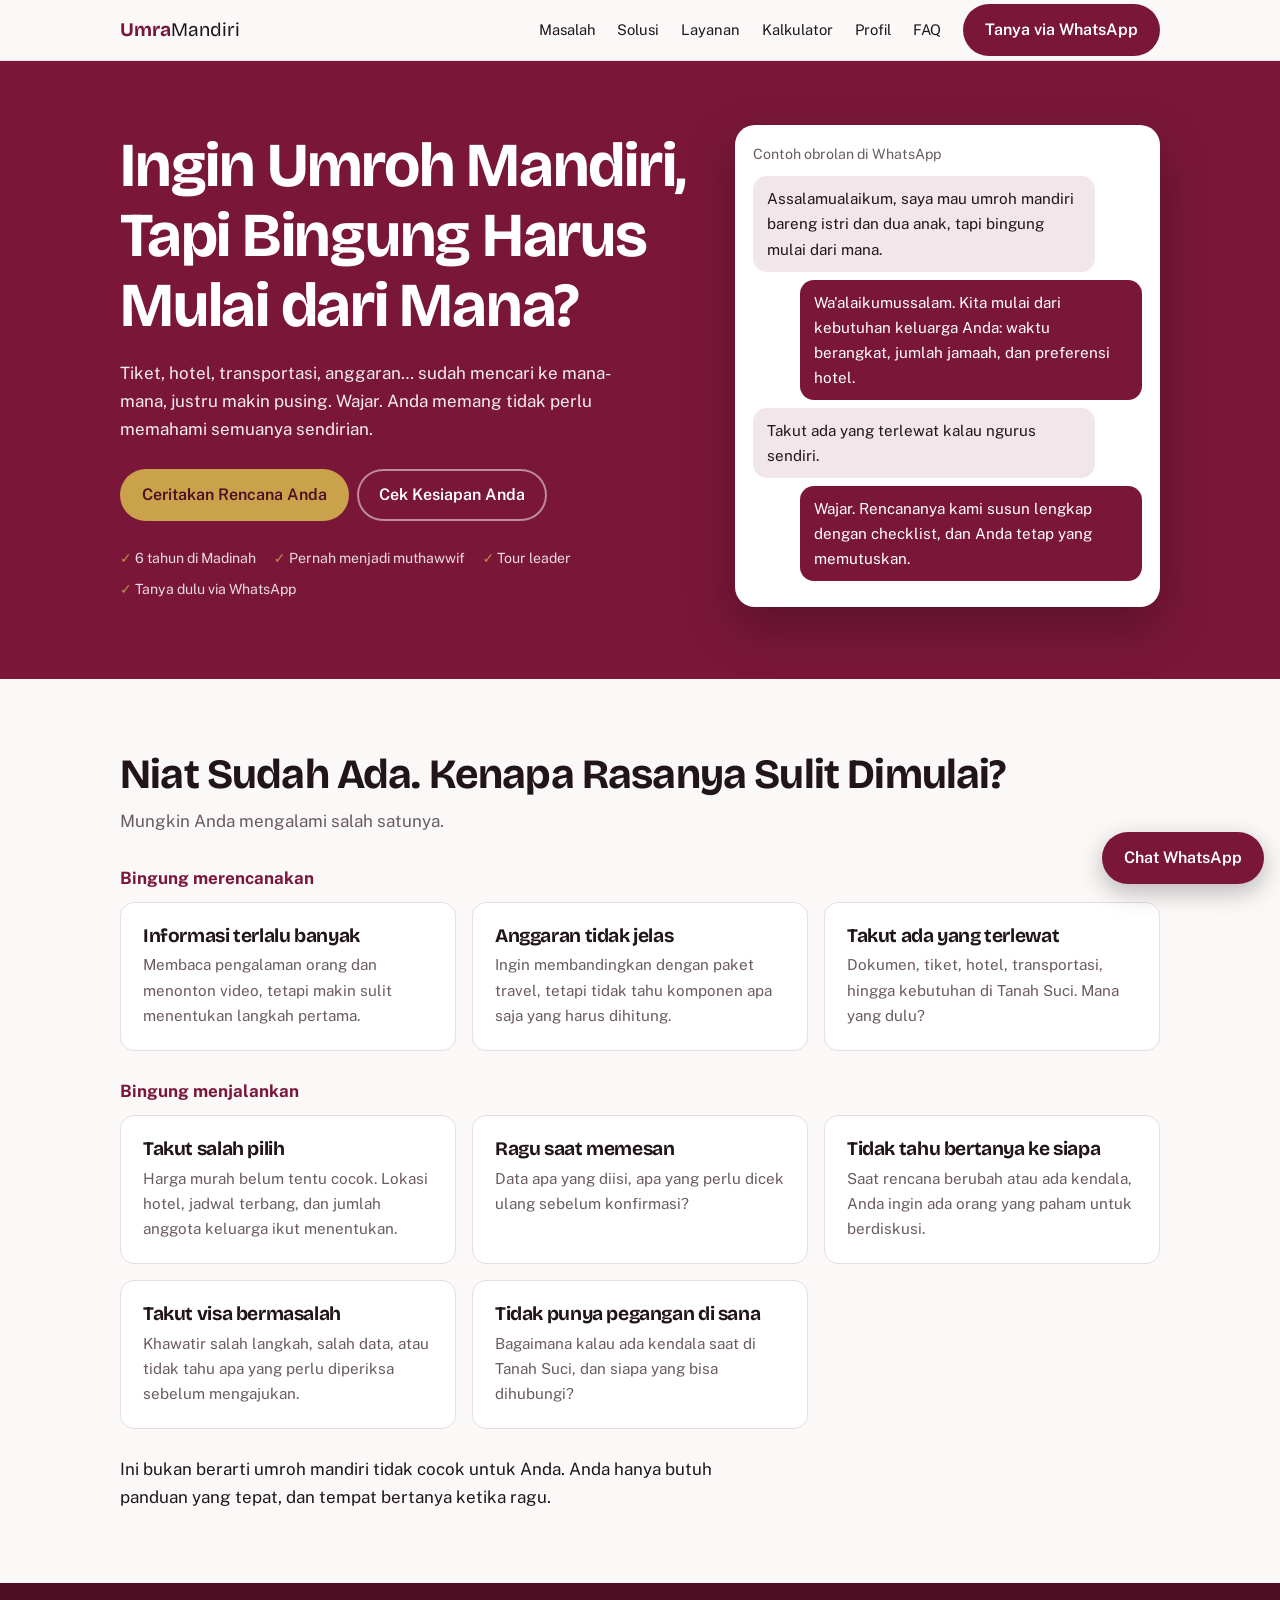
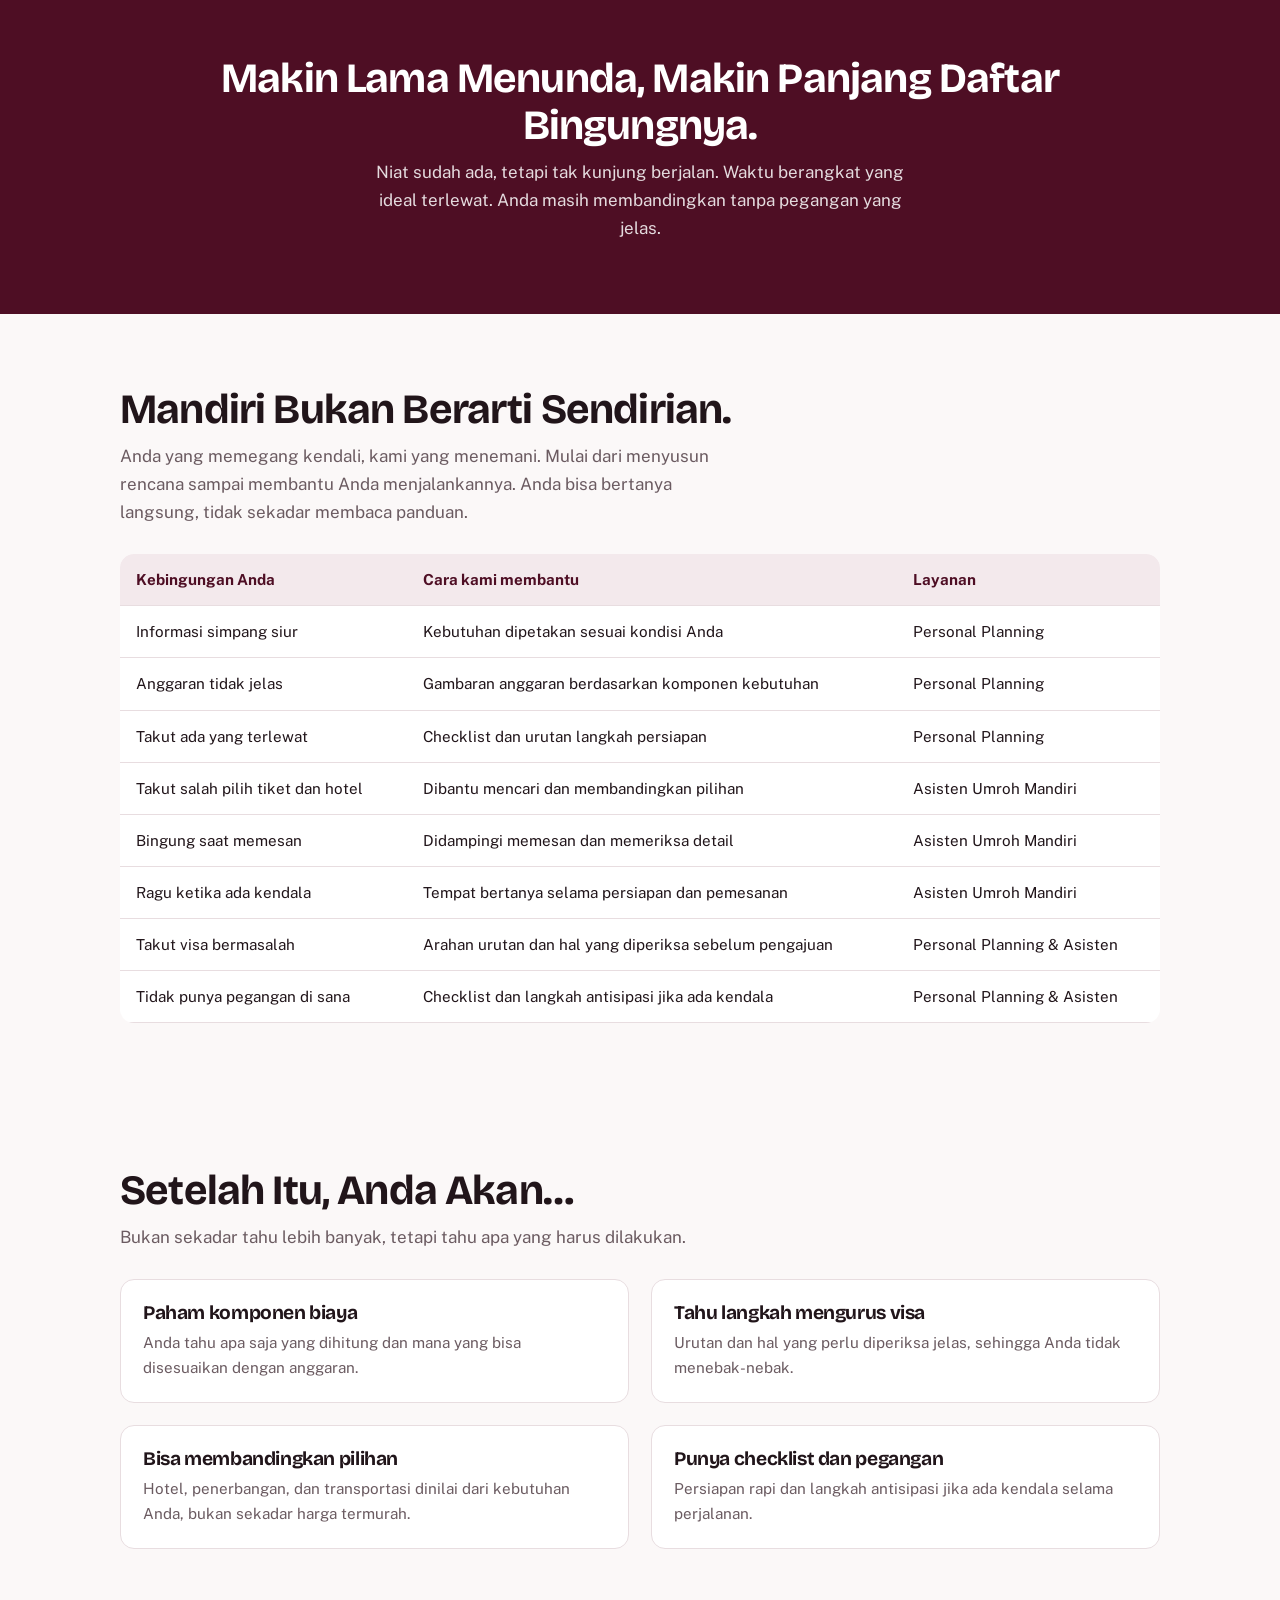
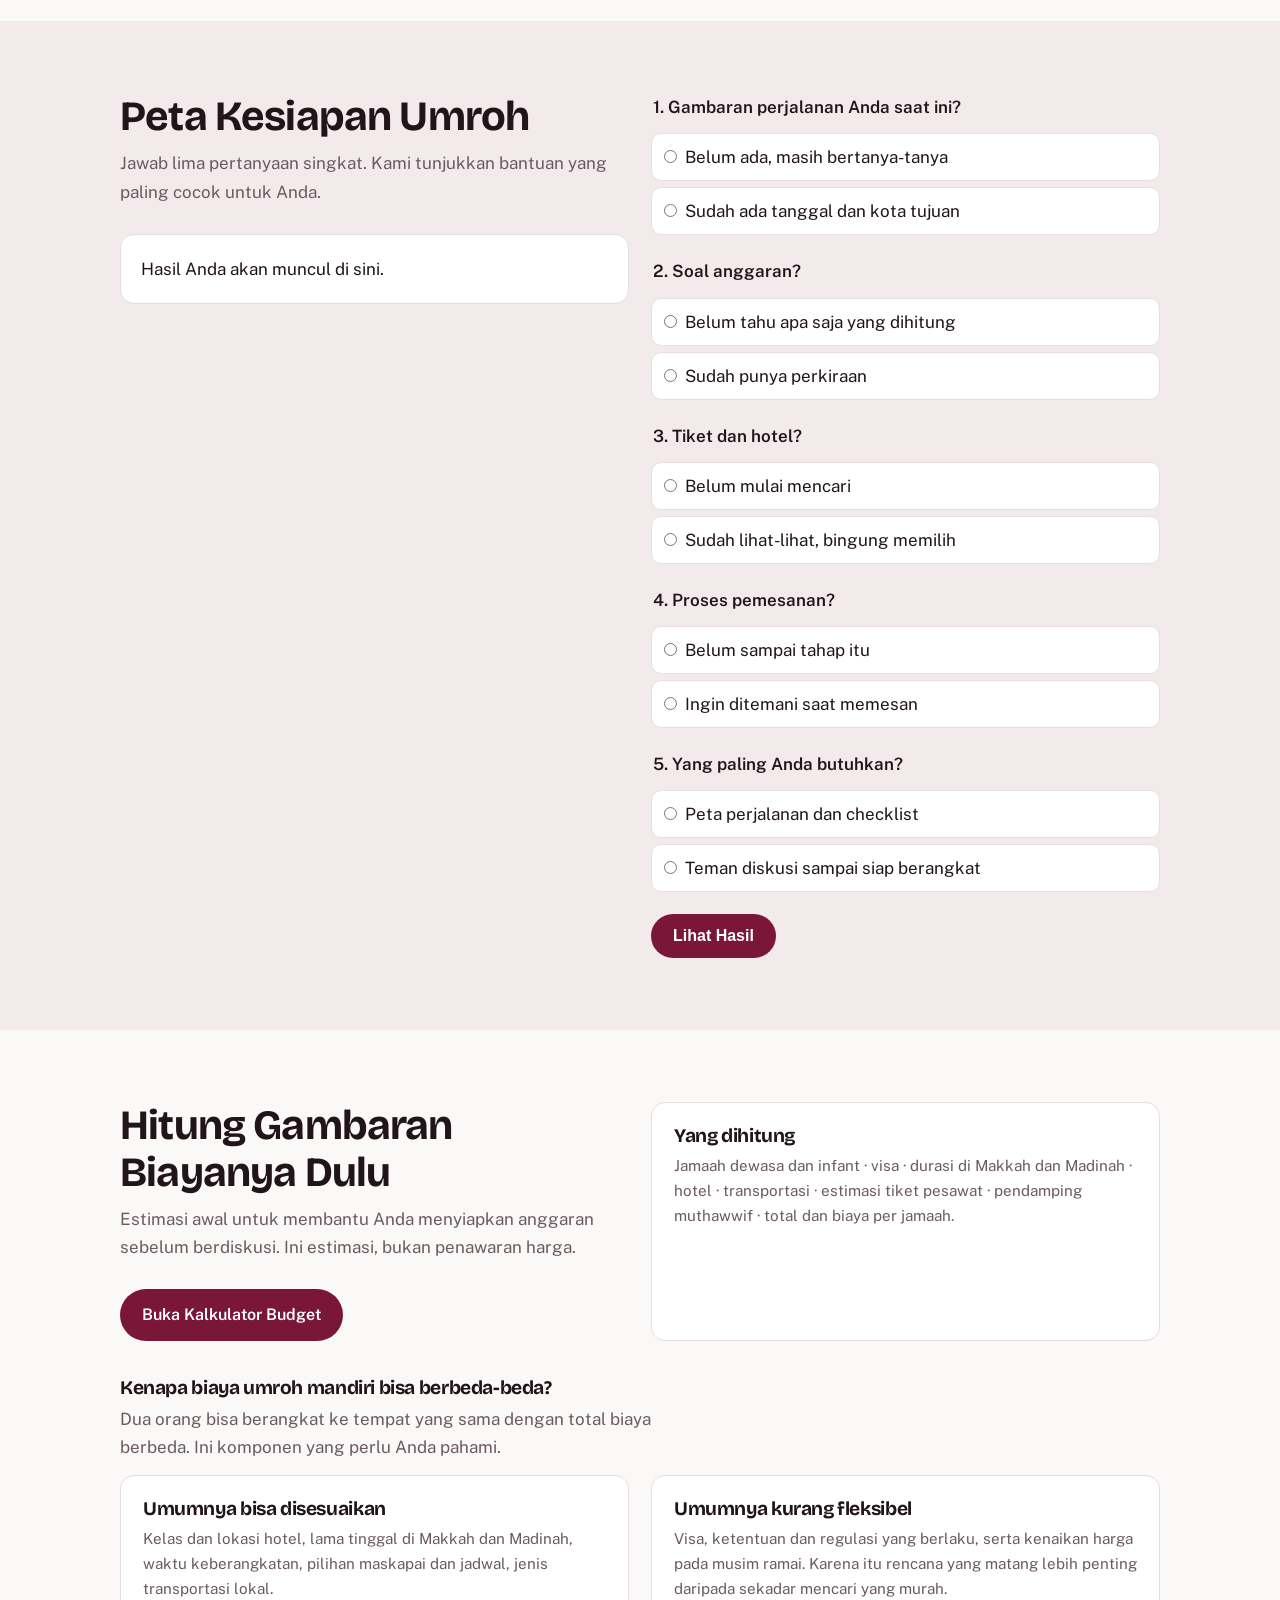
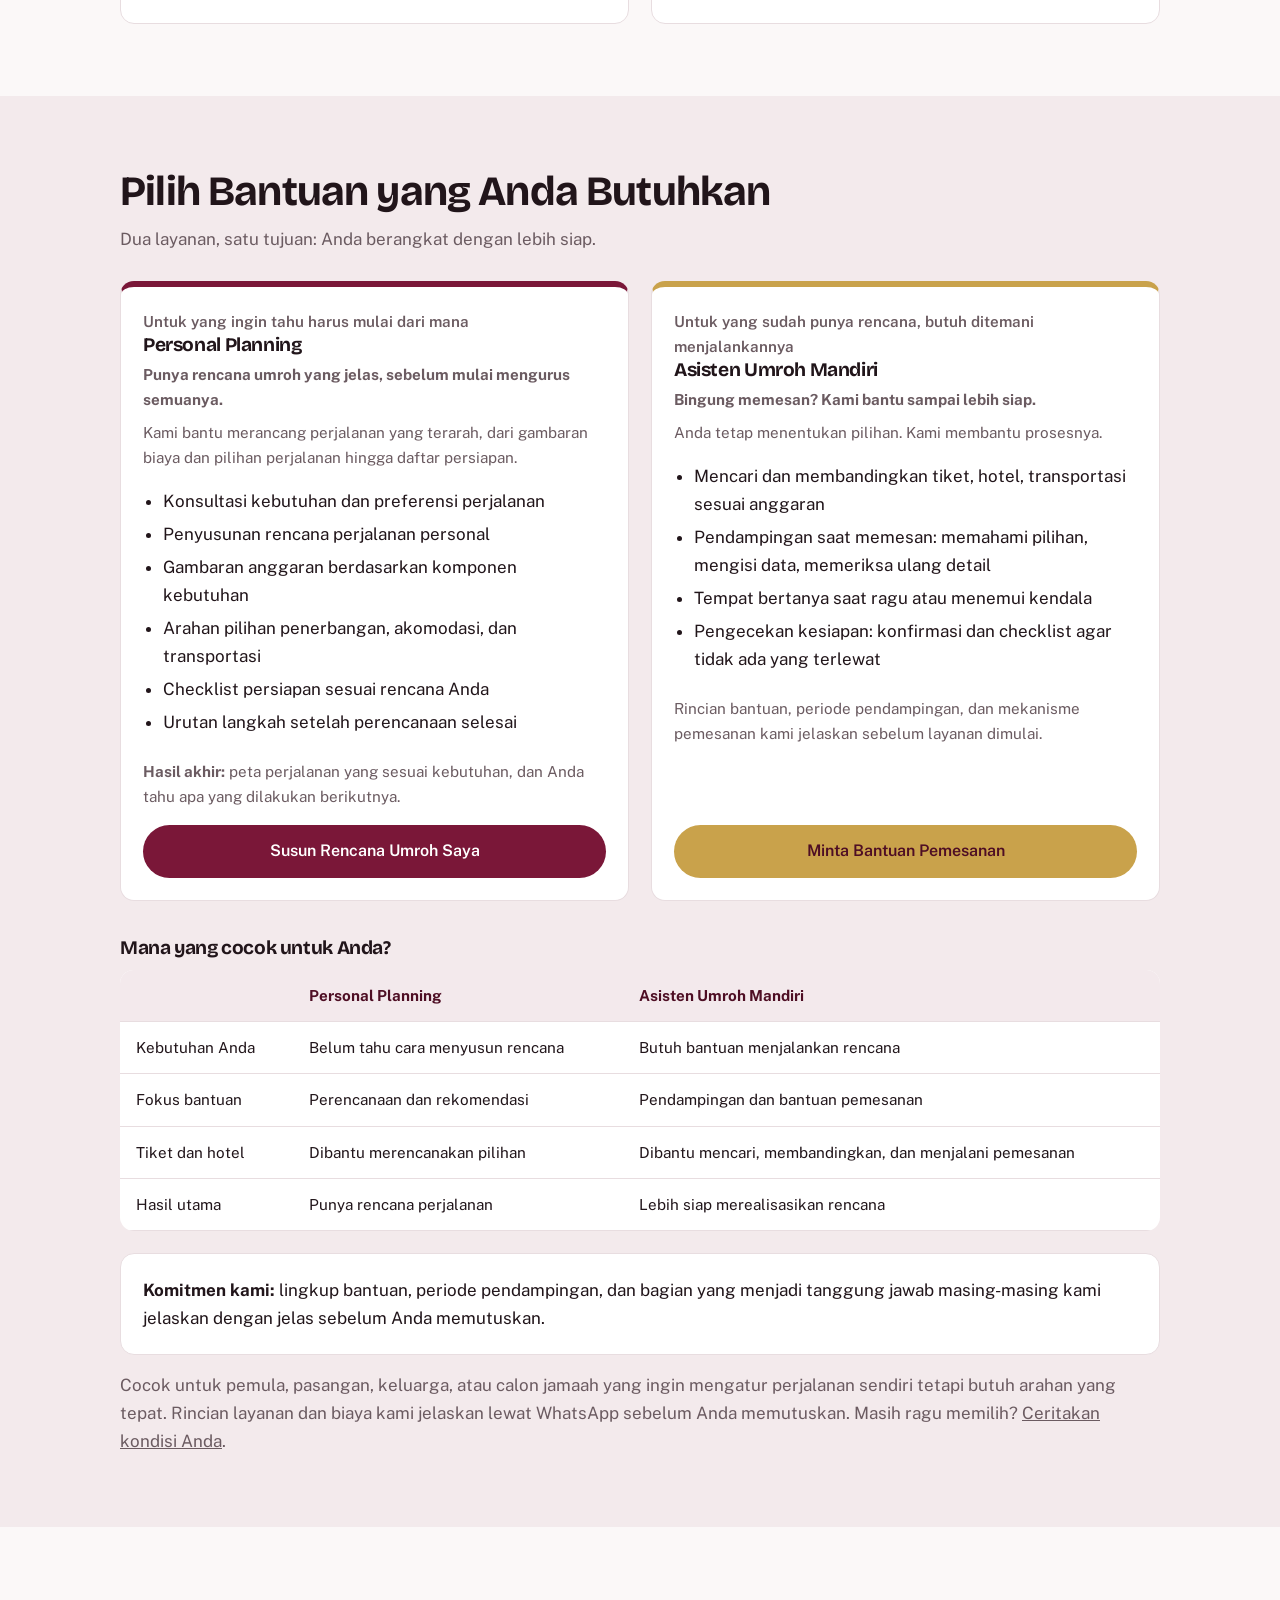
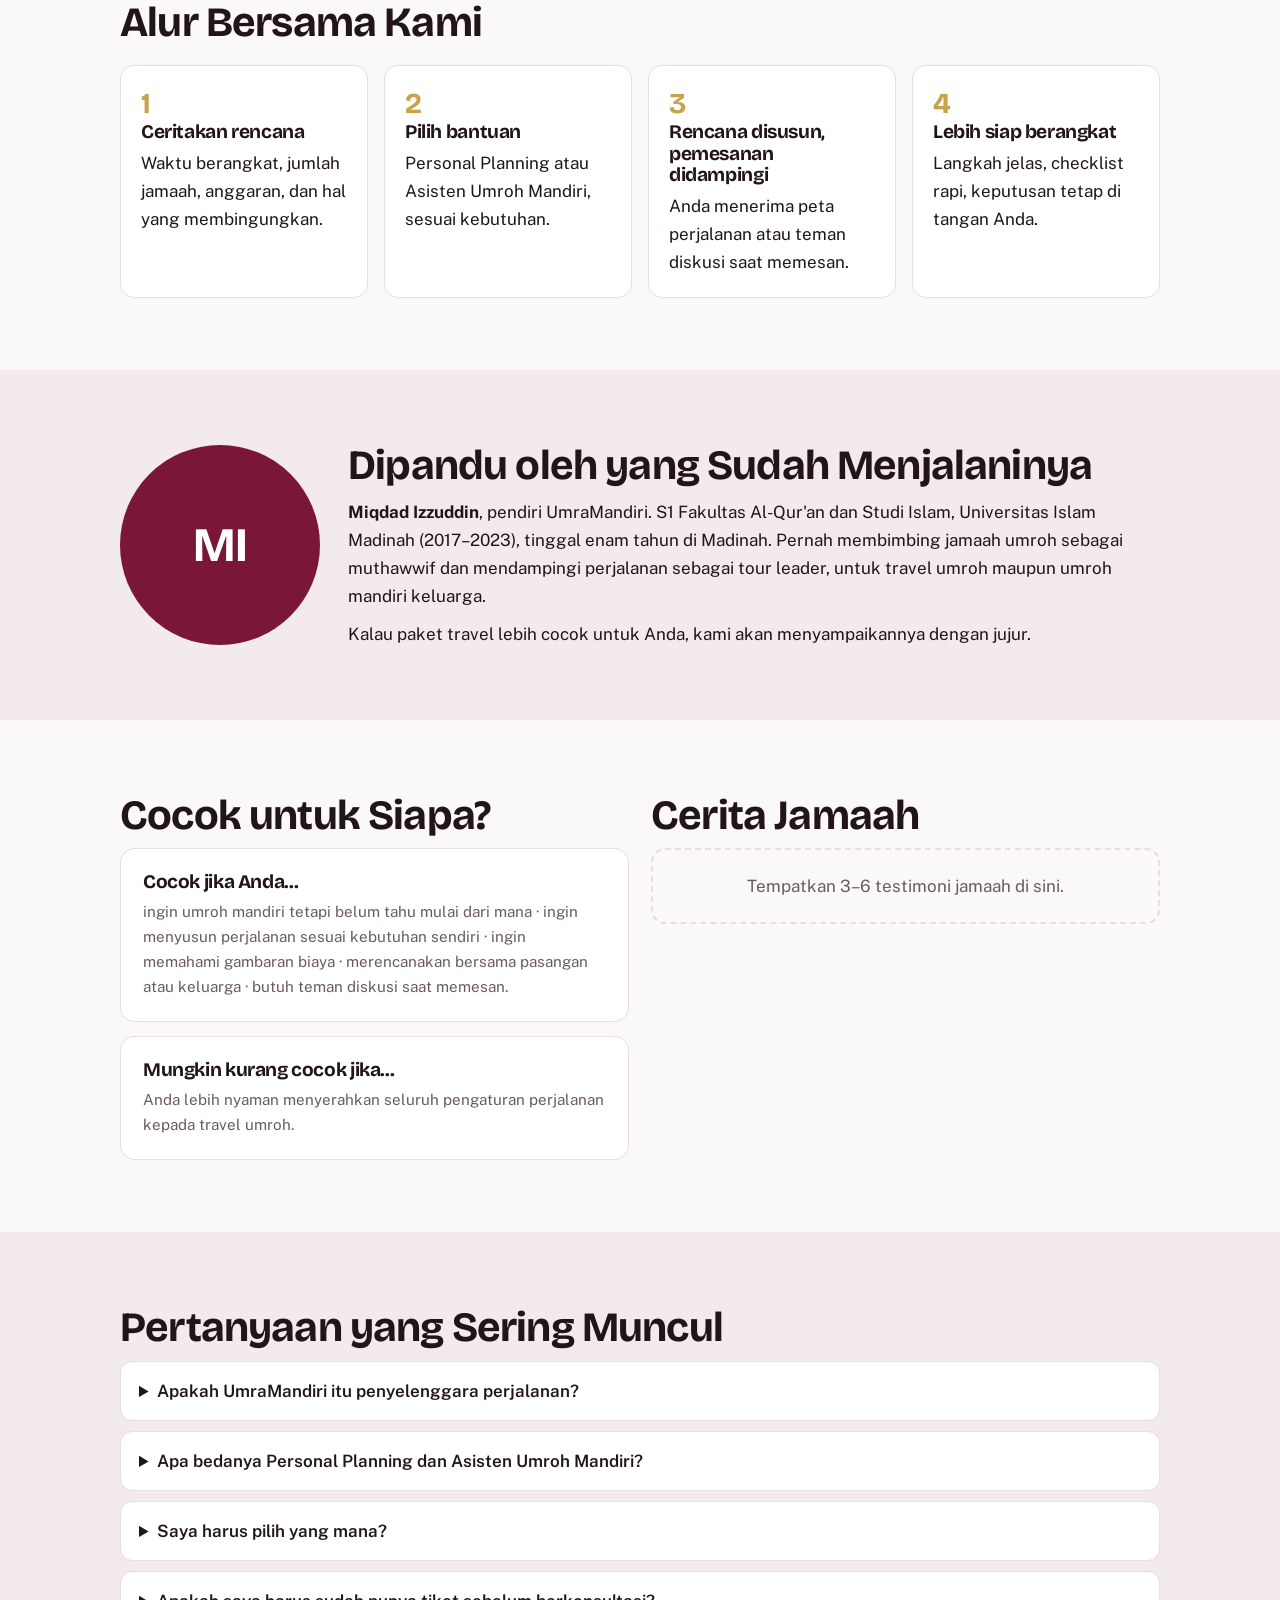
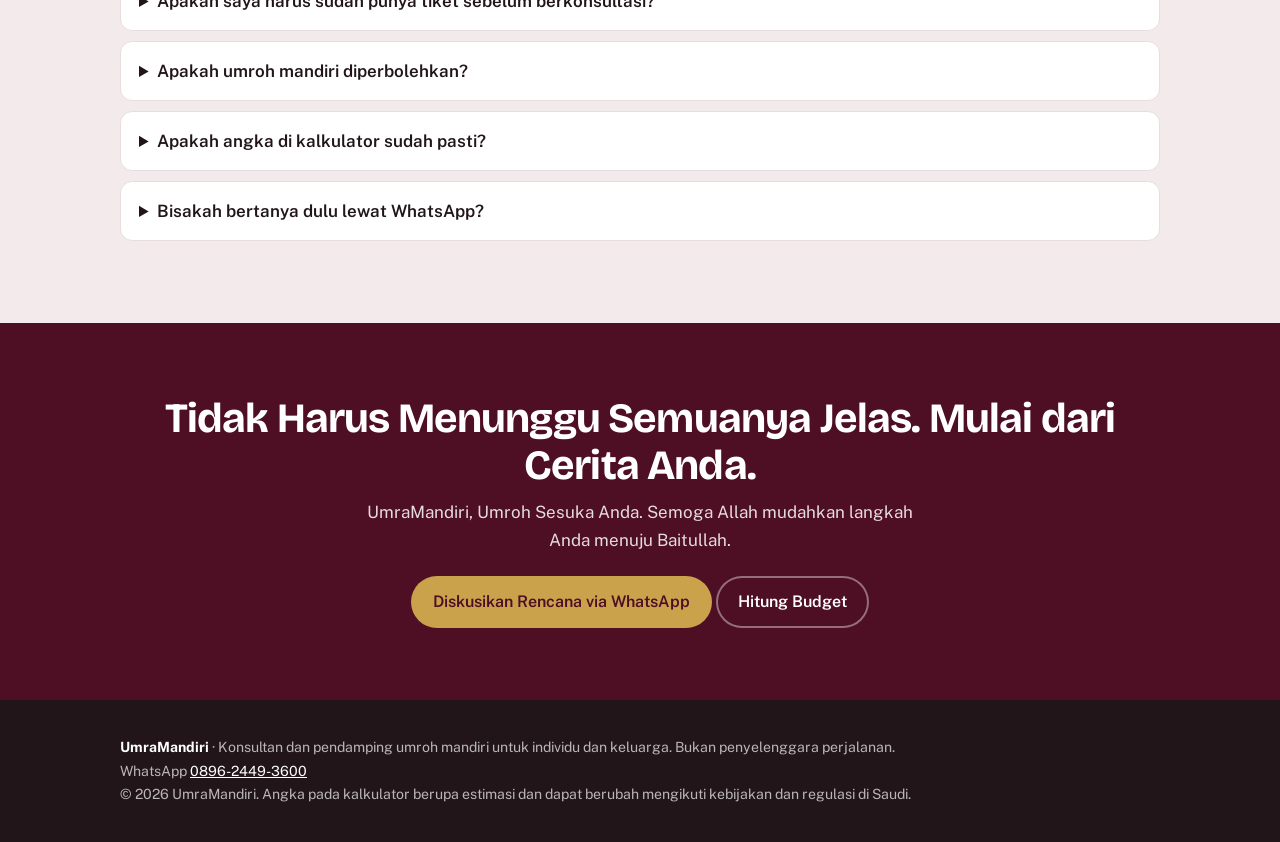
==== commit e44decfc: "Add files via upload" ====
--- a/index.html
+++ b/index.html
@@ -27,20 +27,30 @@
 <p class="grp">Bingung menjalankan</p><div class="g3">
 <div class="c"><h3>Takut salah pilih</h3><p>Harga murah belum tentu cocok. Lokasi hotel, jadwal terbang, dan jumlah anggota keluarga ikut menentukan.</p></div>
 <div class="c"><h3>Ragu saat memesan</h3><p>Data apa yang diisi, apa yang perlu dicek ulang sebelum konfirmasi?</p></div>
-<div class="c"><h3>Tidak tahu bertanya ke siapa</h3><p>Saat rencana berubah atau ada kendala, Anda ingin ada orang yang paham untuk berdiskusi.</p></div></div>
+<div class="c"><h3>Tidak tahu bertanya ke siapa</h3><p>Saat rencana berubah atau ada kendala, Anda ingin ada orang yang paham untuk berdiskusi.</p></div>
+<div class="c"><h3>Takut visa bermasalah</h3><p>Khawatir salah langkah, salah data, atau tidak tahu apa yang perlu diperiksa sebelum mengajukan.</p></div>
+<div class="c"><h3>Tidak punya pegangan di sana</h3><p>Bagaimana kalau ada kendala saat di Tanah Suci, dan siapa yang bisa dihubungi?</p></div></div>
 <p style="margin-top:26px;max-width:60ch">Ini bukan berarti umroh mandiri tidak cocok untuk Anda. Anda hanya butuh panduan yang tepat, dan tempat bertanya ketika ragu.</p></div></section>
 
 <section class="pause"><div class="w"><h2>Makin Lama Menunda, Makin Panjang Daftar Bingungnya.</h2><p>Niat sudah ada, tetapi tak kunjung berjalan. Waktu berangkat yang ideal terlewat. Anda masih membandingkan tanpa pegangan yang jelas.</p></div></section>
 
 <section id="solusi"><div class="w"><h2>Mandiri Bukan Berarti Sendirian.</h2>
-<p class="lead">Anda yang memegang kendali, kami yang menemani. Mulai dari menyusun rencana sampai membantu Anda menjalankannya.</p>
+<p class="lead">Anda yang memegang kendali, kami yang menemani. Mulai dari menyusun rencana sampai membantu Anda menjalankannya. Anda bisa bertanya langsung, tidak sekadar membaca panduan.</p>
 <div class="sc"><table><tr><th>Kebingungan Anda</th><th>Cara kami membantu</th><th>Layanan</th></tr>
 <tr><td>Informasi simpang siur</td><td>Kebutuhan dipetakan sesuai kondisi Anda</td><td>Personal Planning</td></tr>
 <tr><td>Anggaran tidak jelas</td><td>Gambaran anggaran berdasarkan komponen kebutuhan</td><td>Personal Planning</td></tr>
 <tr><td>Takut ada yang terlewat</td><td>Checklist dan urutan langkah persiapan</td><td>Personal Planning</td></tr>
 <tr><td>Takut salah pilih tiket dan hotel</td><td>Dibantu mencari dan membandingkan pilihan</td><td>Asisten Umroh Mandiri</td></tr>
 <tr><td>Bingung saat memesan</td><td>Didampingi memesan dan memeriksa detail</td><td>Asisten Umroh Mandiri</td></tr>
-<tr><td>Ragu ketika ada kendala</td><td>Tempat bertanya selama persiapan dan pemesanan</td><td>Asisten Umroh Mandiri</td></tr></table></div></div></section>
+<tr><td>Ragu ketika ada kendala</td><td>Tempat bertanya selama persiapan dan pemesanan</td><td>Asisten Umroh Mandiri</td></tr>
+<tr><td>Takut visa bermasalah</td><td>Arahan urutan dan hal yang diperiksa sebelum pengajuan</td><td>Personal Planning &amp; Asisten</td></tr>
+<tr><td>Tidak punya pegangan di sana</td><td>Checklist dan langkah antisipasi jika ada kendala</td><td>Personal Planning &amp; Asisten</td></tr></table></div></div></section>
+
+<section id="hasil-akhir"><div class="w"><h2>Setelah Itu, Anda Akan…</h2><p class="lead">Bukan sekadar tahu lebih banyak, tetapi tahu apa yang harus dilakukan.</p><div class="g2">
+<div class="c"><h3>Paham komponen biaya</h3><p>Anda tahu apa saja yang dihitung dan mana yang bisa disesuaikan dengan anggaran.</p></div>
+<div class="c"><h3>Tahu langkah mengurus visa</h3><p>Urutan dan hal yang perlu diperiksa jelas, sehingga Anda tidak menebak-nebak.</p></div>
+<div class="c"><h3>Bisa membandingkan pilihan</h3><p>Hotel, penerbangan, dan transportasi dinilai dari kebutuhan Anda, bukan sekadar harga termurah.</p></div>
+<div class="c"><h3>Punya checklist dan pegangan</h3><p>Persiapan rapi dan langkah antisipasi jika ada kendala selama perjalanan.</p></div></div></div></section>
 
 <section class="alt" id="peta"><div class="w g2"><div><h2>Peta Kesiapan Umroh</h2><p class="lead">Jawab lima pertanyaan singkat. Kami tunjukkan bantuan yang paling cocok untuk Anda.</p><div class="res" id="hasil" aria-live="polite"><p>Hasil Anda akan muncul di sini.</p></div></div>
 <form id="quiz">
@@ -52,7 +62,10 @@
 <button class="btn" type="submit">Lihat Hasil</button></form></div></section>
 
 <section id="kalkulator"><div class="w g2"><div><h2>Hitung Gambaran Biayanya Dulu</h2><p class="lead">Estimasi awal untuk membantu Anda menyiapkan anggaran sebelum berdiskusi. Ini estimasi, bukan penawaran harga.</p><a class="btn" href="kalkulator.html">Buka Kalkulator Budget</a></div>
-<div class="c"><h3>Yang dihitung</h3><p>Jamaah dewasa dan infant · visa · durasi di Makkah dan Madinah · hotel · transportasi · estimasi tiket pesawat · pendamping muthawwif · total dan biaya per jamaah.</p></div></div></section>
+<div class="c"><h3>Yang dihitung</h3><p>Jamaah dewasa dan infant · visa · durasi di Makkah dan Madinah · hotel · transportasi · estimasi tiket pesawat · pendamping muthawwif · total dan biaya per jamaah.</p></div></div>
+<div class="w" style="margin-top:36px"><h3>Kenapa biaya umroh mandiri bisa berbeda-beda?</h3><p class="lead" style="margin-bottom:14px">Dua orang bisa berangkat ke tempat yang sama dengan total biaya berbeda. Ini komponen yang perlu Anda pahami.</p><div class="g2">
+<div class="c"><h3>Umumnya bisa disesuaikan</h3><p>Kelas dan lokasi hotel, lama tinggal di Makkah dan Madinah, waktu keberangkatan, pilihan maskapai dan jadwal, jenis transportasi lokal.</p></div>
+<div class="c"><h3>Umumnya kurang fleksibel</h3><p>Visa, ketentuan dan regulasi yang berlaku, serta kenaikan harga pada musim ramai. Karena itu rencana yang matang lebih penting daripada sekadar mencari yang murah.</p></div></div></div></section>
 
 <section class="alt" id="layanan"><div class="w"><h2>Pilih Bantuan yang Anda Butuhkan</h2><p class="lead">Dua layanan, satu tujuan: Anda berangkat dengan lebih siap.</p><div class="g2">
 <article class="c prod"><p class="tag">Untuk yang ingin tahu harus mulai dari mana</p><h3>Personal Planning</h3><p><b>Punya rencana umroh yang jelas, sebelum mulai mengurus semuanya.</b></p>
@@ -68,6 +81,7 @@
 <tr><td>Fokus bantuan</td><td>Perencanaan dan rekomendasi</td><td>Pendampingan dan bantuan pemesanan</td></tr>
 <tr><td>Tiket dan hotel</td><td>Dibantu merencanakan pilihan</td><td>Dibantu mencari, membandingkan, dan menjalani pemesanan</td></tr>
 <tr><td>Hasil utama</td><td>Punya rencana perjalanan</td><td>Lebih siap merealisasikan rencana</td></tr></table></div>
+<p class="c" style="margin-top:22px"><b>Komitmen kami:</b> lingkup bantuan, periode pendampingan, dan bagian yang menjadi tanggung jawab masing-masing kami jelaskan dengan jelas sebelum Anda memutuskan.</p>
 <p style="margin-top:16px;color:var(--mut)">Cocok untuk pemula, pasangan, keluarga, atau calon jamaah yang ingin mengatur perjalanan sendiri tetapi butuh arahan yang tepat. Rincian layanan dan biaya kami jelaskan lewat WhatsApp sebelum Anda memutuskan. Masih ragu memilih? <a href="https://wa.me/6289624493600" data-wa="saya masih bingung memilih layanan yang cocok">Ceritakan kondisi Anda</a>.</p></div></section>
 
 <section><div class="w"><h2>Alur Bersama Kami</h2><ol class="steps" style="margin-top:20px"><li><h3>Ceritakan rencana</h3><p>Waktu berangkat, jumlah jamaah, anggaran, dan hal yang membingungkan.</p></li><li><h3>Pilih bantuan</h3><p>Personal Planning atau Asisten Umroh Mandiri, sesuai kebutuhan.</p></li><li><h3>Rencana disusun, pemesanan didampingi</h3><p>Anda menerima peta perjalanan atau teman diskusi saat memesan.</p></li><li><h3>Lebih siap berangkat</h3><p>Langkah jelas, checklist rapi, keputusan tetap di tangan Anda.</p></li></ol></div></section>
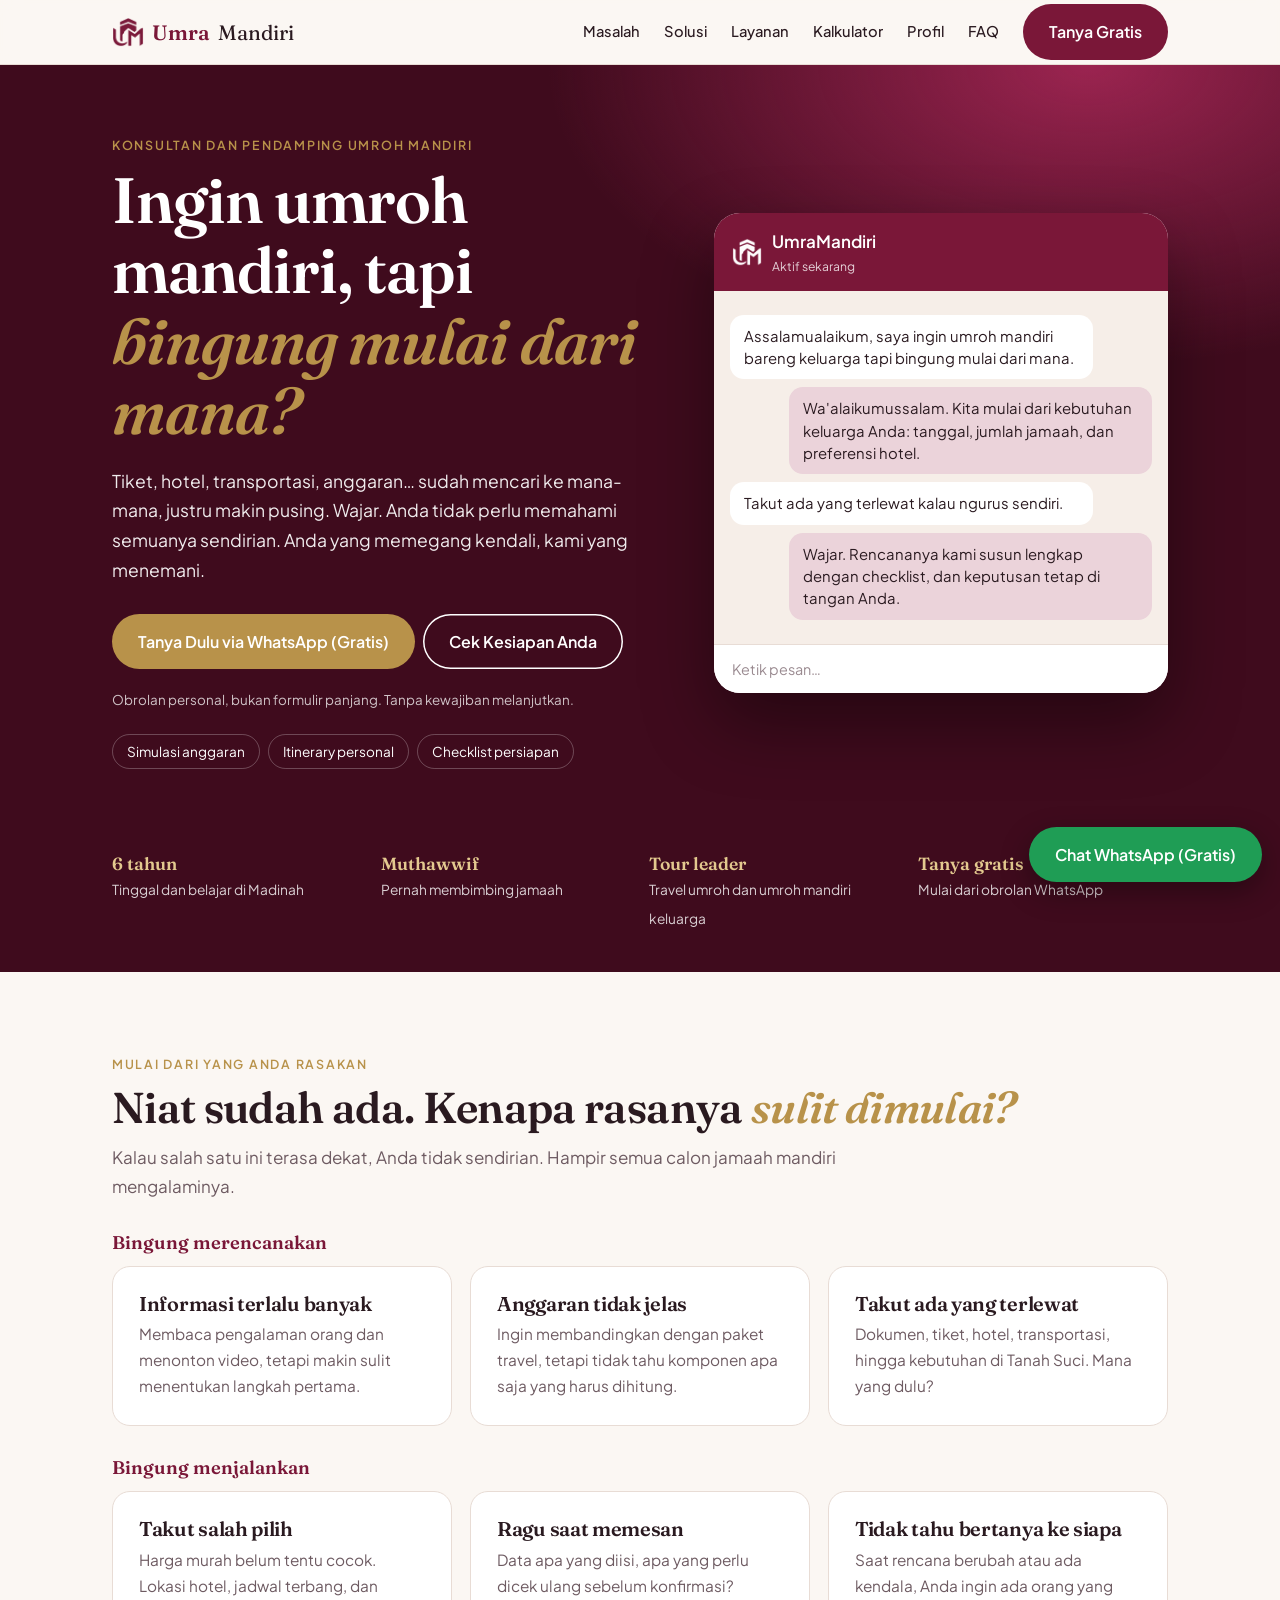
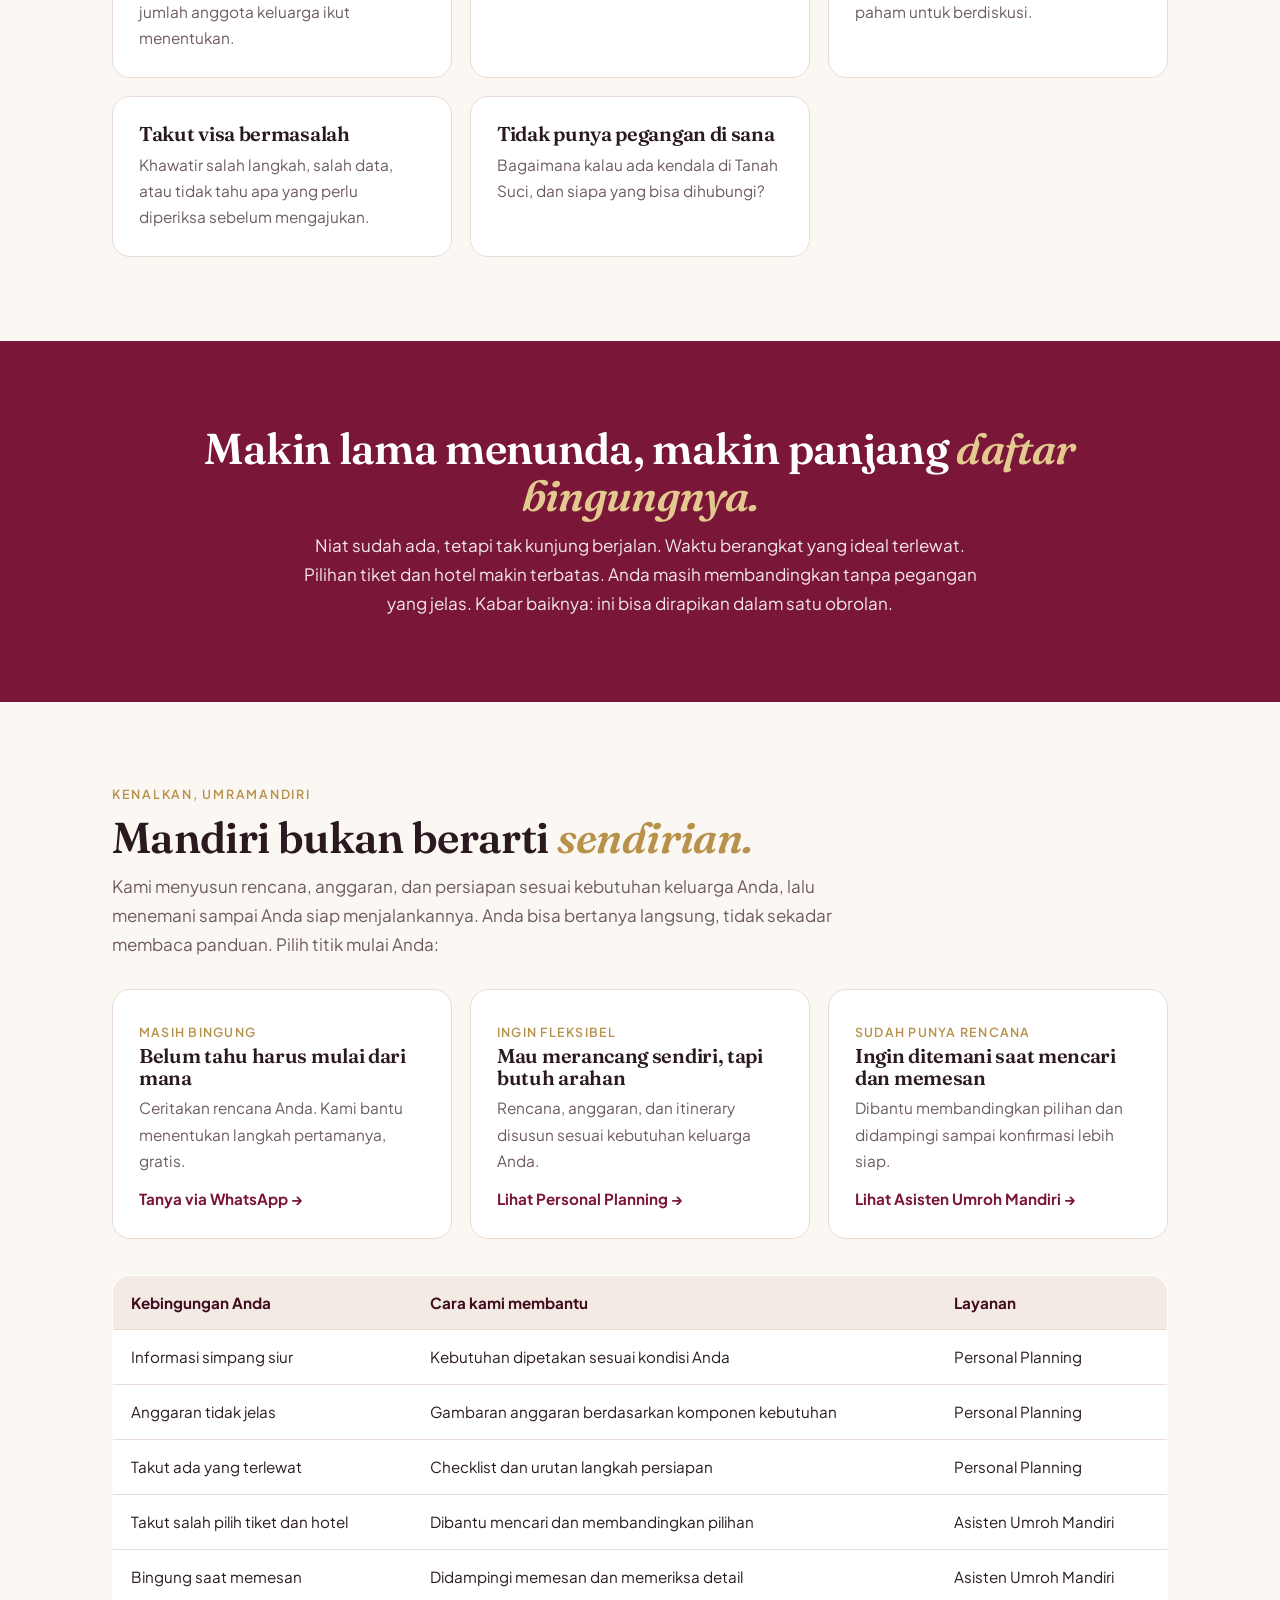
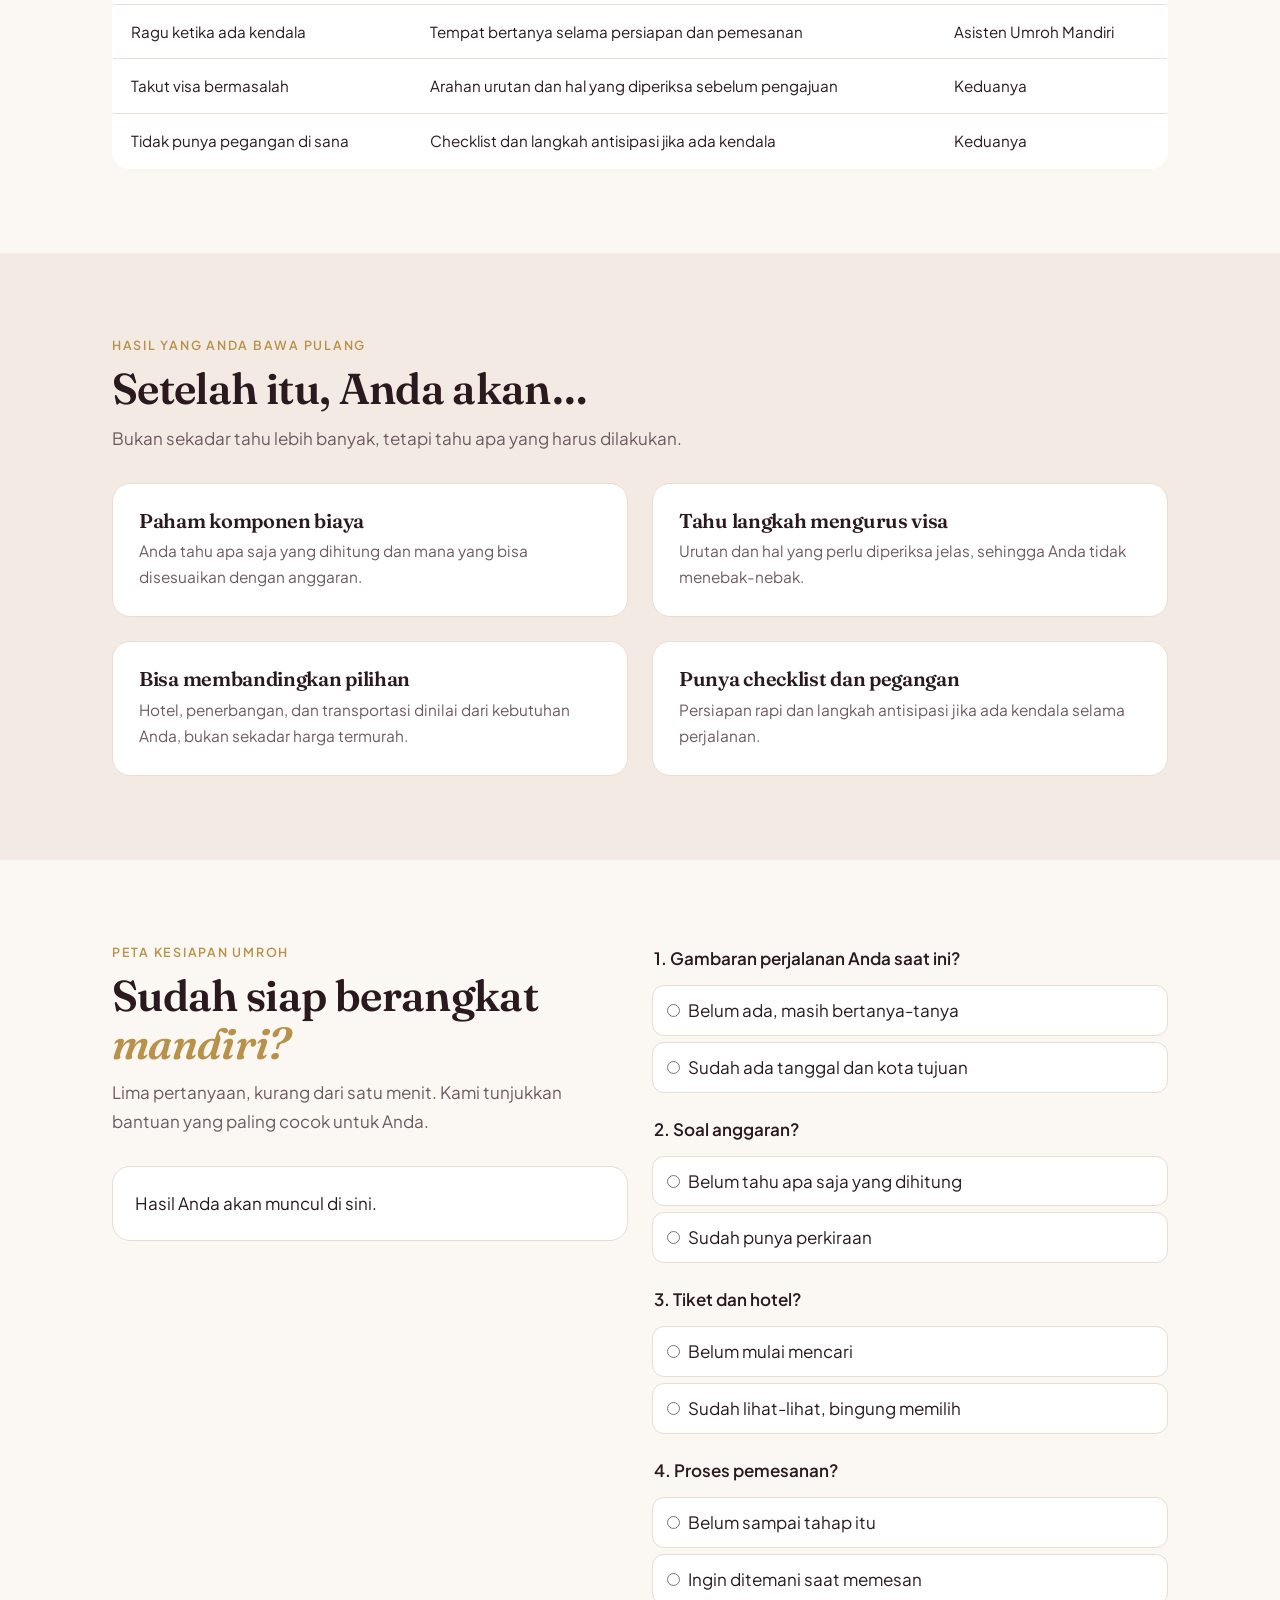
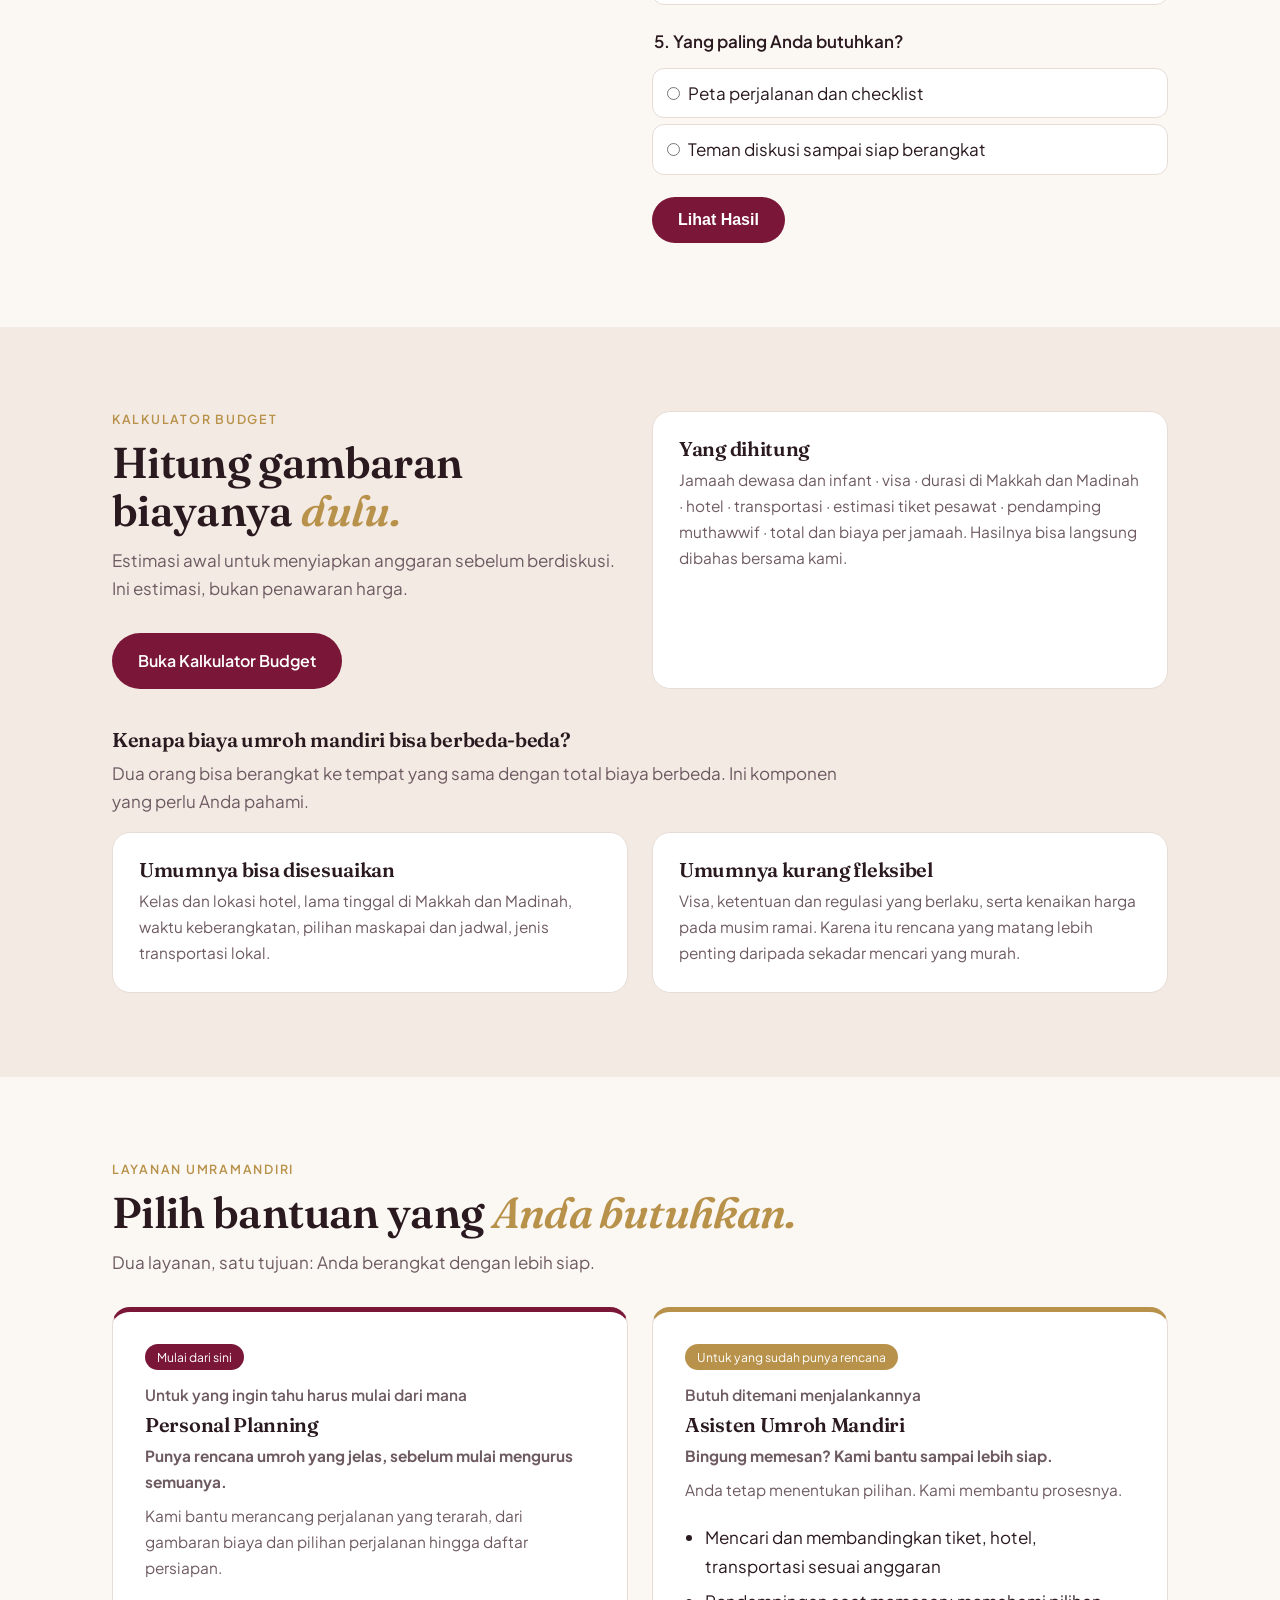
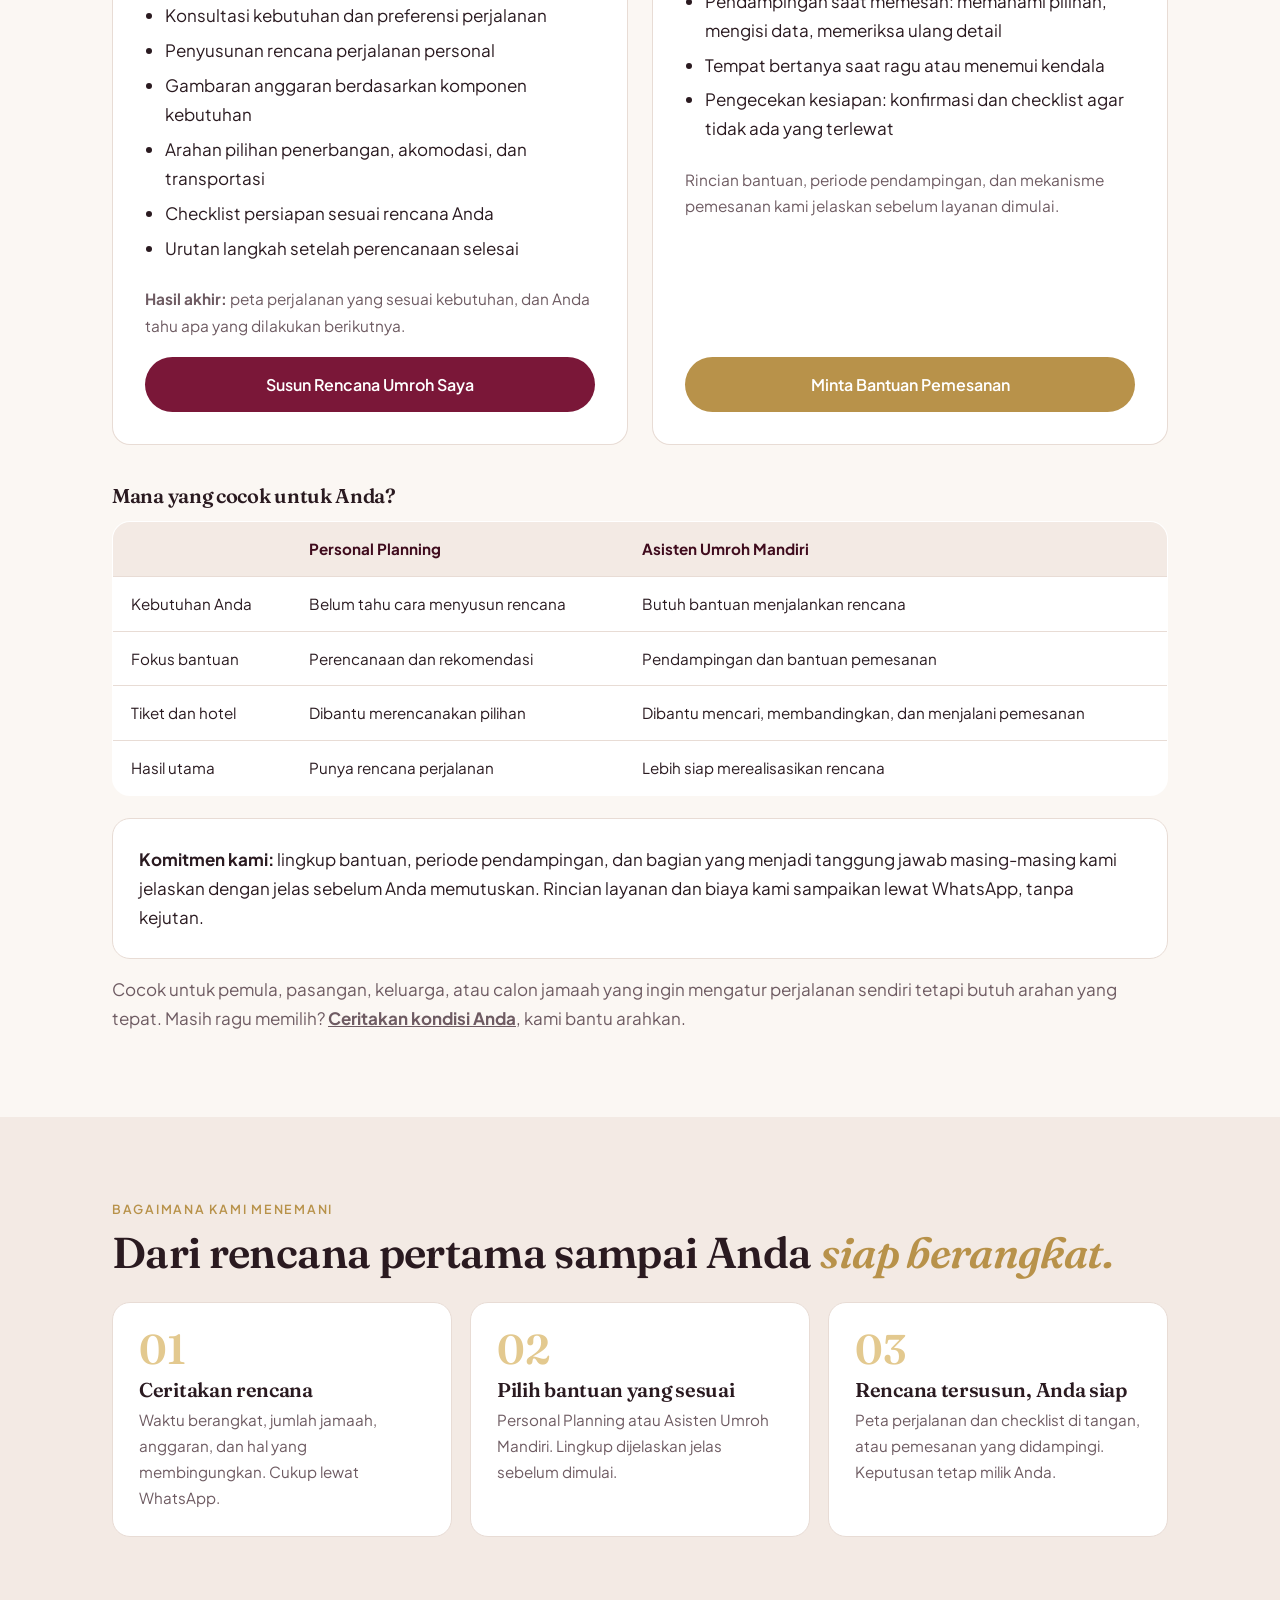
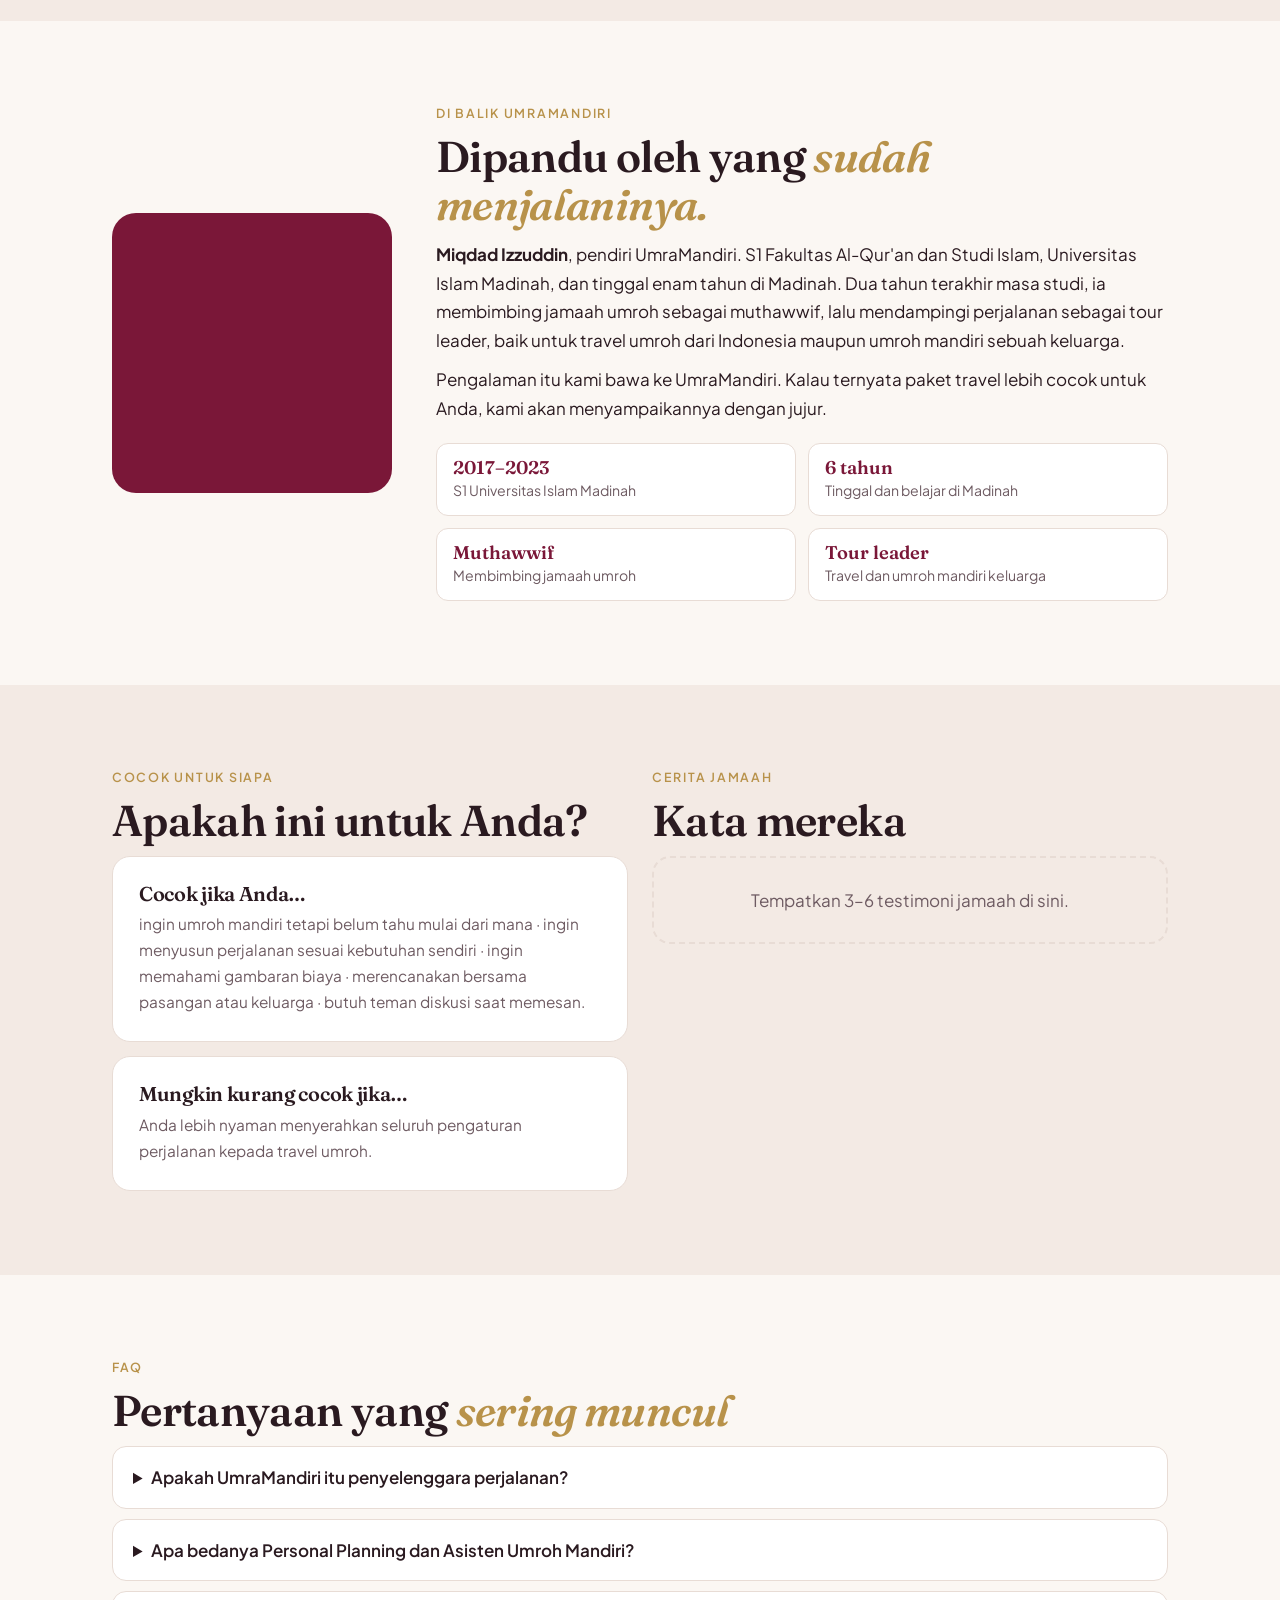
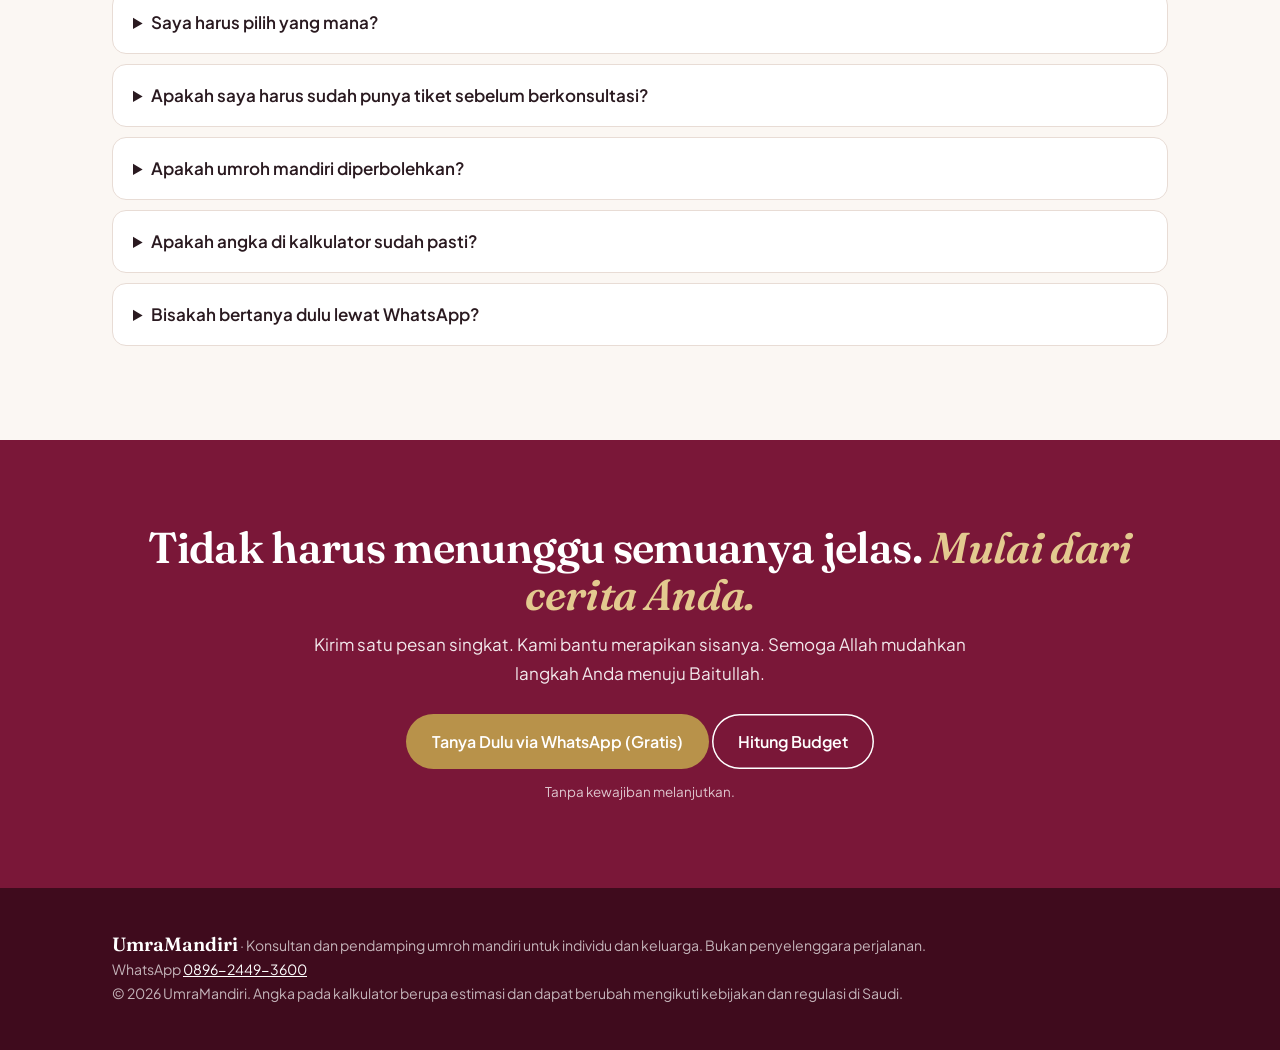
==== commit 653515d0: "Add files via upload" ====
--- a/index.html
+++ b/index.html
@@ -1,25 +1,24 @@
 <!DOCTYPE html>
-<html lang="id"><head><meta charset="utf-8"><meta name="viewport" content="width=device-width,initial-scale=1">
-<title>UmraMandiri | Umroh Sesuka Anda</title>
-<meta name="description" content="Bingung mulai umroh mandiri dari mana? UmraMandiri membantu Anda menyusun rencana, anggaran, dan menjalankan pemesanan dengan lebih terarah.">
+<html lang="id"><head><meta charset="utf-8"><meta name="viewport" content="width=device-width,initial-scale=1,viewport-fit=cover">
+<title>UmraMandiri | Umroh Sesuka Anda, Tanpa Merencanakan Semuanya Sendirian</title>
+<meta name="description" content="Bingung mulai umroh mandiri dari mana? UmraMandiri membantu Anda menyusun rencana, anggaran, dan menjalankan pemesanan dengan terarah. Dipandu lulusan Universitas Islam Madinah.">
 <meta property="og:title" content="UmraMandiri | Umroh Sesuka Anda"><meta property="og:description" content="Mandiri bukan berarti sendirian. Rencana umroh yang jelas, pendampingan yang nyata."><meta property="og:type" content="website"><meta name="theme-color" content="#7A1738">
 <link rel="preconnect" href="https://fonts.googleapis.com"><link rel="preconnect" href="https://fonts.gstatic.com" crossorigin>
-<link href="https://fonts.googleapis.com/css2?family=Bricolage+Grotesque:wght@600;700&family=Public+Sans:wght@400;600&display=swap" rel="stylesheet">
+<link href="https://fonts.googleapis.com/css2?family=Fraunces:ital,opsz,wght@0,9..144,600;1,9..144,600&family=Plus+Jakarta+Sans:wght@400;500;600&display=swap" rel="stylesheet">
 <link rel="stylesheet" href="assets/style.css"></head><body>
-<nav><div class="w"><b>Umra<i>Mandiri</i></b><a href="#masalah">Masalah</a><a href="#solusi">Solusi</a><a href="#layanan">Layanan</a><a href="kalkulator.html">Kalkulator</a><a href="#profil">Profil</a><a href="#faq">FAQ</a><a class="btn" data-wa="saya ingin konsultasi umroh mandiri" href="https://wa.me/6289624493600">Tanya via WhatsApp</a></div></nav>
+<nav><div class="w"><b><img src="assets/logo-mark-burgundy.png" alt="" onerror="this.remove()">Umra<i>Mandiri</i></b><a href="#masalah">Masalah</a><a href="#solusi">Solusi</a><a href="#layanan">Layanan</a><a href="kalkulator.html">Kalkulator</a><a href="#profil">Profil</a><a href="#faq">FAQ</a><a class="btn" data-wa="saya ingin konsultasi umroh mandiri" href="https://wa.me/6289624493600">Tanya Gratis</a></div></nav>
 
-<header class="hero"><div class="w"><div>
-<h1>Ingin Umroh Mandiri, Tapi Bingung Harus Mulai dari Mana?</h1>
-<p>Tiket, hotel, transportasi, anggaran… sudah mencari ke mana-mana, justru makin pusing. Wajar. Anda memang tidak perlu memahami semuanya sendirian.</p>
-<a class="btn g" data-wa="saya ingin umroh mandiri tapi bingung mulai dari mana" href="https://wa.me/6289624493600">Ceritakan Rencana Anda</a><a class="btn o" href="#peta">Cek Kesiapan Anda</a>
-<div class="trust"><span>6 tahun di Madinah</span><span>Pernah menjadi muthawwif</span><span>Tour leader</span><span>Tanya dulu via WhatsApp</span></div></div>
-<div class="chat" aria-label="Contoh obrolan"><small>Contoh obrolan di WhatsApp</small>
-<div class="m u">Assalamualaikum, saya mau umroh mandiri bareng istri dan dua anak, tapi bingung mulai dari mana.</div>
-<div class="m k">Wa'alaikumussalam. Kita mulai dari kebutuhan keluarga Anda: waktu berangkat, jumlah jamaah, dan preferensi hotel.</div>
-<div class="m u">Takut ada yang terlewat kalau ngurus sendiri.</div>
-<div class="m k">Wajar. Rencananya kami susun lengkap dengan checklist, dan Anda tetap yang memutuskan.</div></div></div></header>
+<header class="hero"><div class="w"><div><span class="eb">Konsultan dan pendamping umroh mandiri</span>
+<h1>Ingin umroh mandiri, tapi <em>bingung mulai dari mana?</em></h1>
+<p>Tiket, hotel, transportasi, anggaran… sudah mencari ke mana-mana, justru makin pusing. Wajar. Anda tidak perlu memahami semuanya sendirian. Anda yang memegang kendali, kami yang menemani.</p>
+<a class="btn g" data-wa="saya ingin umroh mandiri tapi bingung mulai dari mana" href="https://wa.me/6289624493600">Tanya Dulu via WhatsApp (Gratis)</a><a class="btn o" href="#peta">Cek Kesiapan Anda</a>
+<small class="n">Obrolan personal, bukan formulir panjang. Tanpa kewajiban melanjutkan.</small>
+<div class="chips"><span>Simulasi anggaran</span><span>Itinerary personal</span><span>Checklist persiapan</span></div></div>
+<div class="phone" aria-label="Contoh obrolan"><div class="ph-h"><img src="assets/logo-mark-white.png" alt="" onerror="this.remove()"><div>UmraMandiri<small>Aktif sekarang</small></div></div>
+<div class="ph-b"><div class="m u">Assalamualaikum, saya ingin umroh mandiri bareng keluarga tapi bingung mulai dari mana.</div><div class="m k">Wa'alaikumussalam. Kita mulai dari kebutuhan keluarga Anda: tanggal, jumlah jamaah, dan preferensi hotel.</div><div class="m u">Takut ada yang terlewat kalau ngurus sendiri.</div><div class="m k">Wajar. Rencananya kami susun lengkap dengan checklist, dan keputusan tetap di tangan Anda.</div></div><div class="ph-f">Ketik pesan…</div></div></div></header>
+<div class="trust"><div class="w"><div><b>6 tahun</b><span>Tinggal dan belajar di Madinah</span></div><div><b>Muthawwif</b><span>Pernah membimbing jamaah</span></div><div><b>Tour leader</b><span>Travel umroh dan umroh mandiri keluarga</span></div><div><b>Tanya gratis</b><span>Mulai dari obrolan WhatsApp</span></div></div></div>
 
-<section id="masalah"><div class="w"><h2>Niat Sudah Ada. Kenapa Rasanya Sulit Dimulai?</h2><p class="lead">Mungkin Anda mengalami salah satunya.</p>
+<section id="masalah"><div class="w"><span class="eb">Mulai dari yang Anda rasakan</span><h2>Niat sudah ada. Kenapa rasanya <em>sulit dimulai?</em></h2><p class="lead">Kalau salah satu ini terasa dekat, Anda tidak sendirian. Hampir semua calon jamaah mandiri mengalaminya.</p>
 <p class="grp">Bingung merencanakan</p><div class="g3">
 <div class="c"><h3>Informasi terlalu banyak</h3><p>Membaca pengalaman orang dan menonton video, tetapi makin sulit menentukan langkah pertama.</p></div>
 <div class="c"><h3>Anggaran tidak jelas</h3><p>Ingin membandingkan dengan paket travel, tetapi tidak tahu komponen apa saja yang harus dihitung.</p></div>
@@ -29,13 +28,16 @@
 <div class="c"><h3>Ragu saat memesan</h3><p>Data apa yang diisi, apa yang perlu dicek ulang sebelum konfirmasi?</p></div>
 <div class="c"><h3>Tidak tahu bertanya ke siapa</h3><p>Saat rencana berubah atau ada kendala, Anda ingin ada orang yang paham untuk berdiskusi.</p></div>
 <div class="c"><h3>Takut visa bermasalah</h3><p>Khawatir salah langkah, salah data, atau tidak tahu apa yang perlu diperiksa sebelum mengajukan.</p></div>
-<div class="c"><h3>Tidak punya pegangan di sana</h3><p>Bagaimana kalau ada kendala saat di Tanah Suci, dan siapa yang bisa dihubungi?</p></div></div>
-<p style="margin-top:26px;max-width:60ch">Ini bukan berarti umroh mandiri tidak cocok untuk Anda. Anda hanya butuh panduan yang tepat, dan tempat bertanya ketika ragu.</p></div></section>
+<div class="c"><h3>Tidak punya pegangan di sana</h3><p>Bagaimana kalau ada kendala di Tanah Suci, dan siapa yang bisa dihubungi?</p></div></div></div></section>
 
-<section class="pause"><div class="w"><h2>Makin Lama Menunda, Makin Panjang Daftar Bingungnya.</h2><p>Niat sudah ada, tetapi tak kunjung berjalan. Waktu berangkat yang ideal terlewat. Anda masih membandingkan tanpa pegangan yang jelas.</p></div></section>
+<section class="pause"><div class="w"><h2>Makin lama menunda, makin panjang <em>daftar bingungnya.</em></h2><p>Niat sudah ada, tetapi tak kunjung berjalan. Waktu berangkat yang ideal terlewat. Pilihan tiket dan hotel makin terbatas. Anda masih membandingkan tanpa pegangan yang jelas. Kabar baiknya: ini bisa dirapikan dalam satu obrolan.</p></div></section>
 
-<section id="solusi"><div class="w"><h2>Mandiri Bukan Berarti Sendirian.</h2>
-<p class="lead">Anda yang memegang kendali, kami yang menemani. Mulai dari menyusun rencana sampai membantu Anda menjalankannya. Anda bisa bertanya langsung, tidak sekadar membaca panduan.</p>
+<section id="solusi"><div class="w"><span class="eb">Kenalkan, UmraMandiri</span><h2>Mandiri bukan berarti <em>sendirian.</em></h2>
+<p class="lead">Kami menyusun rencana, anggaran, dan persiapan sesuai kebutuhan keluarga Anda, lalu menemani sampai Anda siap menjalankannya. Anda bisa bertanya langsung, tidak sekadar membaca panduan. Pilih titik mulai Anda:</p>
+<div class="g3" style="margin-bottom:36px">
+<a class="c" data-wa="saya ingin umroh mandiri tapi bingung mulai dari mana" href="https://wa.me/6289624493600"><span class="k">Masih bingung</span><h3>Belum tahu harus mulai dari mana</h3><p>Ceritakan rencana Anda. Kami bantu menentukan langkah pertamanya, gratis.</p><b>Tanya via WhatsApp →</b></a>
+<a class="c" href="#layanan"><span class="k">Ingin fleksibel</span><h3>Mau merancang sendiri, tapi butuh arahan</h3><p>Rencana, anggaran, dan itinerary disusun sesuai kebutuhan keluarga Anda.</p><b>Lihat Personal Planning →</b></a>
+<a class="c" href="#layanan"><span class="k">Sudah punya rencana</span><h3>Ingin ditemani saat mencari dan memesan</h3><p>Dibantu membandingkan pilihan dan didampingi sampai konfirmasi lebih siap.</p><b>Lihat Asisten Umroh Mandiri →</b></a></div>
 <div class="sc"><table><tr><th>Kebingungan Anda</th><th>Cara kami membantu</th><th>Layanan</th></tr>
 <tr><td>Informasi simpang siur</td><td>Kebutuhan dipetakan sesuai kondisi Anda</td><td>Personal Planning</td></tr>
 <tr><td>Anggaran tidak jelas</td><td>Gambaran anggaran berdasarkan komponen kebutuhan</td><td>Personal Planning</td></tr>
@@ -43,16 +45,16 @@
 <tr><td>Takut salah pilih tiket dan hotel</td><td>Dibantu mencari dan membandingkan pilihan</td><td>Asisten Umroh Mandiri</td></tr>
 <tr><td>Bingung saat memesan</td><td>Didampingi memesan dan memeriksa detail</td><td>Asisten Umroh Mandiri</td></tr>
 <tr><td>Ragu ketika ada kendala</td><td>Tempat bertanya selama persiapan dan pemesanan</td><td>Asisten Umroh Mandiri</td></tr>
-<tr><td>Takut visa bermasalah</td><td>Arahan urutan dan hal yang diperiksa sebelum pengajuan</td><td>Personal Planning &amp; Asisten</td></tr>
-<tr><td>Tidak punya pegangan di sana</td><td>Checklist dan langkah antisipasi jika ada kendala</td><td>Personal Planning &amp; Asisten</td></tr></table></div></div></section>
+<tr><td>Takut visa bermasalah</td><td>Arahan urutan dan hal yang diperiksa sebelum pengajuan</td><td>Keduanya</td></tr>
+<tr><td>Tidak punya pegangan di sana</td><td>Checklist dan langkah antisipasi jika ada kendala</td><td>Keduanya</td></tr></table></div></div></section>
 
-<section id="hasil-akhir"><div class="w"><h2>Setelah Itu, Anda Akan…</h2><p class="lead">Bukan sekadar tahu lebih banyak, tetapi tahu apa yang harus dilakukan.</p><div class="g2">
+<section class="alt"><div class="w"><span class="eb">Hasil yang Anda bawa pulang</span><h2>Setelah itu, Anda akan…</h2><p class="lead">Bukan sekadar tahu lebih banyak, tetapi tahu apa yang harus dilakukan.</p><div class="g2">
 <div class="c"><h3>Paham komponen biaya</h3><p>Anda tahu apa saja yang dihitung dan mana yang bisa disesuaikan dengan anggaran.</p></div>
 <div class="c"><h3>Tahu langkah mengurus visa</h3><p>Urutan dan hal yang perlu diperiksa jelas, sehingga Anda tidak menebak-nebak.</p></div>
 <div class="c"><h3>Bisa membandingkan pilihan</h3><p>Hotel, penerbangan, dan transportasi dinilai dari kebutuhan Anda, bukan sekadar harga termurah.</p></div>
 <div class="c"><h3>Punya checklist dan pegangan</h3><p>Persiapan rapi dan langkah antisipasi jika ada kendala selama perjalanan.</p></div></div></div></section>
 
-<section class="alt" id="peta"><div class="w g2"><div><h2>Peta Kesiapan Umroh</h2><p class="lead">Jawab lima pertanyaan singkat. Kami tunjukkan bantuan yang paling cocok untuk Anda.</p><div class="res" id="hasil" aria-live="polite"><p>Hasil Anda akan muncul di sini.</p></div></div>
+<section id="peta"><div class="w g2"><div><span class="eb">Peta Kesiapan Umroh</span><h2>Sudah siap berangkat <em>mandiri?</em></h2><p class="lead">Lima pertanyaan, kurang dari satu menit. Kami tunjukkan bantuan yang paling cocok untuk Anda.</p><div class="res" id="hasil" aria-live="polite"><p>Hasil Anda akan muncul di sini.</p></div></div>
 <form id="quiz">
 <fieldset class="q"><legend>1. Gambaran perjalanan Anda saat ini?</legend><label><input type="radio" name="q1" value="p">Belum ada, masih bertanya-tanya</label><label><input type="radio" name="q1" value="a">Sudah ada tanggal dan kota tujuan</label></fieldset>
 <fieldset class="q"><legend>2. Soal anggaran?</legend><label><input type="radio" name="q2" value="p">Belum tahu apa saja yang dihitung</label><label><input type="radio" name="q2" value="a">Sudah punya perkiraan</label></fieldset>
@@ -61,48 +63,50 @@
 <fieldset class="q"><legend>5. Yang paling Anda butuhkan?</legend><label><input type="radio" name="q5" value="p">Peta perjalanan dan checklist</label><label><input type="radio" name="q5" value="a">Teman diskusi sampai siap berangkat</label></fieldset>
 <button class="btn" type="submit">Lihat Hasil</button></form></div></section>
 
-<section id="kalkulator"><div class="w g2"><div><h2>Hitung Gambaran Biayanya Dulu</h2><p class="lead">Estimasi awal untuk membantu Anda menyiapkan anggaran sebelum berdiskusi. Ini estimasi, bukan penawaran harga.</p><a class="btn" href="kalkulator.html">Buka Kalkulator Budget</a></div>
-<div class="c"><h3>Yang dihitung</h3><p>Jamaah dewasa dan infant · visa · durasi di Makkah dan Madinah · hotel · transportasi · estimasi tiket pesawat · pendamping muthawwif · total dan biaya per jamaah.</p></div></div>
-<div class="w" style="margin-top:36px"><h3>Kenapa biaya umroh mandiri bisa berbeda-beda?</h3><p class="lead" style="margin-bottom:14px">Dua orang bisa berangkat ke tempat yang sama dengan total biaya berbeda. Ini komponen yang perlu Anda pahami.</p><div class="g2">
+<section class="alt" id="kalkulator"><div class="w"><div class="g2"><div><span class="eb">Kalkulator Budget</span><h2>Hitung gambaran biayanya <em>dulu.</em></h2><p class="lead">Estimasi awal untuk menyiapkan anggaran sebelum berdiskusi. Ini estimasi, bukan penawaran harga.</p><a class="btn" href="kalkulator.html">Buka Kalkulator Budget</a></div>
+<div class="c"><h3>Yang dihitung</h3><p>Jamaah dewasa dan infant · visa · durasi di Makkah dan Madinah · hotel · transportasi · estimasi tiket pesawat · pendamping muthawwif · total dan biaya per jamaah. Hasilnya bisa langsung dibahas bersama kami.</p></div></div>
+<h3 style="margin:40px 0 8px">Kenapa biaya umroh mandiri bisa berbeda-beda?</h3><p class="lead" style="margin-bottom:16px">Dua orang bisa berangkat ke tempat yang sama dengan total biaya berbeda. Ini komponen yang perlu Anda pahami.</p><div class="g2">
 <div class="c"><h3>Umumnya bisa disesuaikan</h3><p>Kelas dan lokasi hotel, lama tinggal di Makkah dan Madinah, waktu keberangkatan, pilihan maskapai dan jadwal, jenis transportasi lokal.</p></div>
 <div class="c"><h3>Umumnya kurang fleksibel</h3><p>Visa, ketentuan dan regulasi yang berlaku, serta kenaikan harga pada musim ramai. Karena itu rencana yang matang lebih penting daripada sekadar mencari yang murah.</p></div></div></div></section>
 
-<section class="alt" id="layanan"><div class="w"><h2>Pilih Bantuan yang Anda Butuhkan</h2><p class="lead">Dua layanan, satu tujuan: Anda berangkat dengan lebih siap.</p><div class="g2">
-<article class="c prod"><p class="tag">Untuk yang ingin tahu harus mulai dari mana</p><h3>Personal Planning</h3><p><b>Punya rencana umroh yang jelas, sebelum mulai mengurus semuanya.</b></p>
+<section id="layanan"><div class="w"><span class="eb">Layanan UmraMandiri</span><h2>Pilih bantuan yang <em>Anda butuhkan.</em></h2><p class="lead">Dua layanan, satu tujuan: Anda berangkat dengan lebih siap.</p><div class="g2">
+<article class="c prod"><span class="badge">Mulai dari sini</span><p class="tag">Untuk yang ingin tahu harus mulai dari mana</p><h3>Personal Planning</h3><p><b>Punya rencana umroh yang jelas, sebelum mulai mengurus semuanya.</b></p>
 <p style="margin-top:8px">Kami bantu merancang perjalanan yang terarah, dari gambaran biaya dan pilihan perjalanan hingga daftar persiapan.</p>
 <ul><li>Konsultasi kebutuhan dan preferensi perjalanan</li><li>Penyusunan rencana perjalanan personal</li><li>Gambaran anggaran berdasarkan komponen kebutuhan</li><li>Arahan pilihan penerbangan, akomodasi, dan transportasi</li><li>Checklist persiapan sesuai rencana Anda</li><li>Urutan langkah setelah perencanaan selesai</li></ul>
-<p style="margin-bottom:16px"><b>Hasil akhir:</b> peta perjalanan yang sesuai kebutuhan, dan Anda tahu apa yang dilakukan berikutnya.</p><a class="btn" data-wa="saya ingin menyusun rencana umroh lewat Personal Planning" href="https://wa.me/6289624493600">Susun Rencana Umroh Saya</a></article>
-<article class="c prod p2"><p class="tag">Untuk yang sudah punya rencana, butuh ditemani menjalankannya</p><h3>Asisten Umroh Mandiri</h3><p><b>Bingung memesan? Kami bantu sampai lebih siap.</b></p>
+<p style="margin-bottom:18px"><b>Hasil akhir:</b> peta perjalanan yang sesuai kebutuhan, dan Anda tahu apa yang dilakukan berikutnya.</p><a class="btn" data-wa="saya ingin menyusun rencana umroh lewat Personal Planning" href="https://wa.me/6289624493600">Susun Rencana Umroh Saya</a></article>
+<article class="c prod p2"><span class="badge" style="background:var(--gold)">Untuk yang sudah punya rencana</span><p class="tag">Butuh ditemani menjalankannya</p><h3>Asisten Umroh Mandiri</h3><p><b>Bingung memesan? Kami bantu sampai lebih siap.</b></p>
 <p style="margin-top:8px">Anda tetap menentukan pilihan. Kami membantu prosesnya.</p>
 <ul><li>Mencari dan membandingkan tiket, hotel, transportasi sesuai anggaran</li><li>Pendampingan saat memesan: memahami pilihan, mengisi data, memeriksa ulang detail</li><li>Tempat bertanya saat ragu atau menemui kendala</li><li>Pengecekan kesiapan: konfirmasi dan checklist agar tidak ada yang terlewat</li></ul>
-<p style="margin-bottom:16px">Rincian bantuan, periode pendampingan, dan mekanisme pemesanan kami jelaskan sebelum layanan dimulai.</p><a class="btn g" data-wa="saya butuh bantuan pemesanan lewat Asisten Umroh Mandiri" href="https://wa.me/6289624493600">Minta Bantuan Pemesanan</a></article></div>
-<h3 style="margin:36px 0 12px">Mana yang cocok untuk Anda?</h3><div class="sc"><table><tr><th></th><th>Personal Planning</th><th>Asisten Umroh Mandiri</th></tr>
+<p style="margin-bottom:18px">Rincian bantuan, periode pendampingan, dan mekanisme pemesanan kami jelaskan sebelum layanan dimulai.</p><a class="btn g" data-wa="saya butuh bantuan pemesanan lewat Asisten Umroh Mandiri" href="https://wa.me/6289624493600">Minta Bantuan Pemesanan</a></article></div>
+<h3 style="margin:40px 0 14px">Mana yang cocok untuk Anda?</h3><div class="sc"><table><tr><th></th><th>Personal Planning</th><th>Asisten Umroh Mandiri</th></tr>
 <tr><td>Kebutuhan Anda</td><td>Belum tahu cara menyusun rencana</td><td>Butuh bantuan menjalankan rencana</td></tr>
 <tr><td>Fokus bantuan</td><td>Perencanaan dan rekomendasi</td><td>Pendampingan dan bantuan pemesanan</td></tr>
 <tr><td>Tiket dan hotel</td><td>Dibantu merencanakan pilihan</td><td>Dibantu mencari, membandingkan, dan menjalani pemesanan</td></tr>
 <tr><td>Hasil utama</td><td>Punya rencana perjalanan</td><td>Lebih siap merealisasikan rencana</td></tr></table></div>
-<p class="c" style="margin-top:22px"><b>Komitmen kami:</b> lingkup bantuan, periode pendampingan, dan bagian yang menjadi tanggung jawab masing-masing kami jelaskan dengan jelas sebelum Anda memutuskan.</p>
-<p style="margin-top:16px;color:var(--mut)">Cocok untuk pemula, pasangan, keluarga, atau calon jamaah yang ingin mengatur perjalanan sendiri tetapi butuh arahan yang tepat. Rincian layanan dan biaya kami jelaskan lewat WhatsApp sebelum Anda memutuskan. Masih ragu memilih? <a href="https://wa.me/6289624493600" data-wa="saya masih bingung memilih layanan yang cocok">Ceritakan kondisi Anda</a>.</p></div></section>
+<p class="c" style="margin-top:22px"><b>Komitmen kami:</b> lingkup bantuan, periode pendampingan, dan bagian yang menjadi tanggung jawab masing-masing kami jelaskan dengan jelas sebelum Anda memutuskan. Rincian layanan dan biaya kami sampaikan lewat WhatsApp, tanpa kejutan.</p>
+<p style="margin-top:16px;color:var(--mut)">Cocok untuk pemula, pasangan, keluarga, atau calon jamaah yang ingin mengatur perjalanan sendiri tetapi butuh arahan yang tepat. Masih ragu memilih? <a href="https://wa.me/6289624493600" data-wa="saya masih bingung memilih layanan yang cocok"><b>Ceritakan kondisi Anda</b></a>, kami bantu arahkan.</p></div></section>
 
-<section><div class="w"><h2>Alur Bersama Kami</h2><ol class="steps" style="margin-top:20px"><li><h3>Ceritakan rencana</h3><p>Waktu berangkat, jumlah jamaah, anggaran, dan hal yang membingungkan.</p></li><li><h3>Pilih bantuan</h3><p>Personal Planning atau Asisten Umroh Mandiri, sesuai kebutuhan.</p></li><li><h3>Rencana disusun, pemesanan didampingi</h3><p>Anda menerima peta perjalanan atau teman diskusi saat memesan.</p></li><li><h3>Lebih siap berangkat</h3><p>Langkah jelas, checklist rapi, keputusan tetap di tangan Anda.</p></li></ol></div></section>
+<section class="alt"><div class="w"><span class="eb">Bagaimana kami menemani</span><h2>Dari rencana pertama sampai Anda <em>siap berangkat.</em></h2><ol class="steps" style="margin-top:26px"><li><b>01</b><h3>Ceritakan rencana</h3><p>Waktu berangkat, jumlah jamaah, anggaran, dan hal yang membingungkan. Cukup lewat WhatsApp.</p></li><li><b>02</b><h3>Pilih bantuan yang sesuai</h3><p>Personal Planning atau Asisten Umroh Mandiri. Lingkup dijelaskan jelas sebelum dimulai.</p></li><li><b>03</b><h3>Rencana tersusun, Anda siap</h3><p>Peta perjalanan dan checklist di tangan, atau pemesanan yang didampingi. Keputusan tetap milik Anda.</p></li></ol></div></section>
 
-<section class="alt" id="profil"><div class="w me"><div class="av" aria-hidden="true">MI</div><div><h2>Dipandu oleh yang Sudah Menjalaninya</h2><p><b>Miqdad Izzuddin</b>, pendiri UmraMandiri. S1 Fakultas Al-Qur'an dan Studi Islam, Universitas Islam Madinah (2017–2023), tinggal enam tahun di Madinah. Pernah membimbing jamaah umroh sebagai muthawwif dan mendampingi perjalanan sebagai tour leader, untuk travel umroh maupun umroh mandiri keluarga.</p><p style="margin-top:10px">Kalau paket travel lebih cocok untuk Anda, kami akan menyampaikannya dengan jujur.</p></div></div></section>
+<section id="profil"><div class="w me"><div class="av"><img src="assets/img/miqdad.jpg" alt="Miqdad Izzuddin, pendiri UmraMandiri" onerror="this.remove();this.parentNode.append('MI')"></div><div><span class="eb">Di balik UmraMandiri</span><h2>Dipandu oleh yang <em>sudah menjalaninya.</em></h2>
+<p><b>Miqdad Izzuddin</b>, pendiri UmraMandiri. S1 Fakultas Al-Qur'an dan Studi Islam, Universitas Islam Madinah, dan tinggal enam tahun di Madinah. Dua tahun terakhir masa studi, ia membimbing jamaah umroh sebagai muthawwif, lalu mendampingi perjalanan sebagai tour leader, baik untuk travel umroh dari Indonesia maupun umroh mandiri sebuah keluarga.</p><p style="margin-top:10px">Pengalaman itu kami bawa ke UmraMandiri. Kalau ternyata paket travel lebih cocok untuk Anda, kami akan menyampaikannya dengan jujur.</p>
+<div class="st"><div><b>2017–2023</b>S1 Universitas Islam Madinah</div><div><b>6 tahun</b>Tinggal dan belajar di Madinah</div><div><b>Muthawwif</b>Membimbing jamaah umroh</div><div><b>Tour leader</b>Travel dan umroh mandiri keluarga</div></div></div></div></section>
 
-<section><div class="w g2"><div><h2>Cocok untuk Siapa?</h2><div class="c"><h3>Cocok jika Anda…</h3><p>ingin umroh mandiri tetapi belum tahu mulai dari mana · ingin menyusun perjalanan sesuai kebutuhan sendiri · ingin memahami gambaran biaya · merencanakan bersama pasangan atau keluarga · butuh teman diskusi saat memesan.</p></div>
+<section class="alt"><div class="w g2"><div><span class="eb">Cocok untuk siapa</span><h2>Apakah ini untuk Anda?</h2><div class="c"><h3>Cocok jika Anda…</h3><p>ingin umroh mandiri tetapi belum tahu mulai dari mana · ingin menyusun perjalanan sesuai kebutuhan sendiri · ingin memahami gambaran biaya · merencanakan bersama pasangan atau keluarga · butuh teman diskusi saat memesan.</p></div>
 <div class="c" style="margin-top:14px"><h3>Mungkin kurang cocok jika…</h3><p>Anda lebih nyaman menyerahkan seluruh pengaturan perjalanan kepada travel umroh.</p></div></div>
-<div><h2>Cerita Jamaah</h2><div class="ph">Tempatkan 3–6 testimoni jamaah di sini.</div></div></div></section>
+<div><span class="eb">Cerita jamaah</span><h2>Kata mereka</h2><div class="ph2">Tempatkan 3–6 testimoni jamaah di sini.</div></div></div></section>
 
-<section class="alt" id="faq"><div class="w"><h2>Pertanyaan yang Sering Muncul</h2>
+<section id="faq"><div class="w"><span class="eb">FAQ</span><h2>Pertanyaan yang <em>sering muncul</em></h2>
 <details><summary>Apakah UmraMandiri itu penyelenggara perjalanan?</summary><p>Bukan. Kami konsultan dan pendamping umroh mandiri, tidak menyelenggarakan keberangkatan rombongan.</p></details>
 <details><summary>Apa bedanya Personal Planning dan Asisten Umroh Mandiri?</summary><p>Personal Planning membantu Anda menyusun rencana. Asisten Umroh Mandiri membantu Anda menjalankan rencana itu, dari mencari pilihan sampai pemesanan.</p></details>
 <details><summary>Saya harus pilih yang mana?</summary><p>Belum punya gambaran: mulai dari Personal Planning. Sudah punya rencana tapi butuh ditemani: Asisten Umroh Mandiri. Bingung memilih? Cukup ceritakan via WhatsApp.</p></details>
 <details><summary>Apakah saya harus sudah punya tiket sebelum berkonsultasi?</summary><p>Tidak. Anda bisa mulai dari tahap perencanaan.</p></details>
 <details><summary>Apakah umroh mandiri diperbolehkan?</summary><p>Ya. UU No. 14 Tahun 2025 mengakui umroh mandiri untuk perorangan atau keluarga inti, dengan syarat yang perlu dipenuhi, termasuk paspor, tiket, visa, dan bukti pembelian layanan.</p></details>
 <details><summary>Apakah angka di kalkulator sudah pasti?</summary><p>Belum. Itu estimasi untuk perencanaan. Angka final mengikuti tanggal, ketersediaan, kurs, dan kebijakan di Saudi.</p></details>
-<details><summary>Bisakah bertanya dulu lewat WhatsApp?</summary><p>Bisa. Ceritakan rencana atau kendala Anda, kami bantu menentukan langkah pertama.</p></details></div></section>
+<details><summary>Bisakah bertanya dulu lewat WhatsApp?</summary><p>Bisa, dan gratis. Ceritakan rencana atau kendala Anda, kami bantu menentukan langkah pertama.</p></details></div></section>
 
-<section class="pause"><div class="w"><h2>Tidak Harus Menunggu Semuanya Jelas. Mulai dari Cerita Anda.</h2><p style="margin-bottom:22px">UmraMandiri, Umroh Sesuka Anda. Semoga Allah mudahkan langkah Anda menuju Baitullah.</p><a class="btn g" data-wa="saya ingin konsultasi umroh mandiri" href="https://wa.me/6289624493600">Diskusikan Rencana via WhatsApp</a> <a class="btn o" style="color:#fff!important;box-shadow:inset 0 0 0 2px #fff6" href="kalkulator.html">Hitung Budget</a></div></section>
+<section class="pause"><div class="w"><h2>Tidak harus menunggu semuanya jelas. <em>Mulai dari cerita Anda.</em></h2><p style="margin-bottom:26px">Kirim satu pesan singkat. Kami bantu merapikan sisanya. Semoga Allah mudahkan langkah Anda menuju Baitullah.</p><a class="btn g" data-wa="saya ingin konsultasi umroh mandiri" href="https://wa.me/6289624493600">Tanya Dulu via WhatsApp (Gratis)</a> <a class="btn o" style="color:#fff!important" href="kalkulator.html">Hitung Budget</a><small class="n">Tanpa kewajiban melanjutkan.</small></div></section>
 
-<footer><div class="w"><b style="color:#fff">UmraMandiri</b> · Konsultan dan pendamping umroh mandiri untuk individu dan keluarga. Bukan penyelenggara perjalanan. <br>WhatsApp <a href="https://wa.me/6289624493600">0896-2449-3600</a><br>© 2026 UmraMandiri. Angka pada kalkulator berupa estimasi dan dapat berubah mengikuti kebijakan dan regulasi di Saudi.</div></footer>
-<a class="btn fab" data-wa="saya ingin konsultasi umroh mandiri" href="https://wa.me/6289624493600">Chat WhatsApp</a>
+<footer><div class="w"><b style="color:#fff;font:600 1.2rem Fraunces">UmraMandiri</b> · Konsultan dan pendamping umroh mandiri untuk individu dan keluarga. Bukan penyelenggara perjalanan.<br>WhatsApp <a href="https://wa.me/6289624493600">0896-2449-3600</a><br>© 2026 UmraMandiri. Angka pada kalkulator berupa estimasi dan dapat berubah mengikuti kebijakan dan regulasi di Saudi.</div></footer>
+<a class="btn fab" data-wa="saya ingin konsultasi umroh mandiri" href="https://wa.me/6289624493600">Chat WhatsApp (Gratis)</a>
 <script src="assets/app.js"></script></body></html>
--- a/assets/style.css
+++ b/assets/style.css
@@ -1,32 +1,35 @@
-:root{--b:#7A1738;--bd:#4E0E24;--ink:#21151A;--mut:#6B5B61;--bg:#FBF8F8;--line:#E8DDE0;--gold:#C9A24B;--r:14px}
-*{box-sizing:border-box;margin:0}html{scroll-behavior:smooth;scroll-padding-top:70px}
-body{font:17px/1.65 'Public Sans',system-ui,sans-serif;color:var(--ink);background:var(--bg)}
-h1,h2,h3{font-family:'Bricolage Grotesque',system-ui,sans-serif;line-height:1.12;letter-spacing:-.02em}
-h1{font-size:clamp(2.2rem,6vw,3.9rem)}h2{font-size:clamp(1.7rem,4vw,2.6rem);margin-bottom:.6rem}h3{font-size:1.2rem;margin-bottom:.4rem}
-.w{max-width:1080px;margin:auto;padding:0 20px}section{padding:72px 0}.lead{color:var(--mut);max-width:60ch;margin-bottom:28px}
-a{color:inherit}nav{position:sticky;top:0;z-index:9;background:rgba(251,248,248,.92);backdrop-filter:blur(8px);border-bottom:1px solid var(--line)}
-nav .w{display:flex;align-items:center;gap:22px;height:60px}nav b{font-family:'Bricolage Grotesque';font-size:1.2rem;color:var(--b);margin-right:auto}nav b i{font-weight:400;font-style:normal;color:var(--ink)}
-nav a{text-decoration:none;font-size:.92rem}.btn{display:inline-block;background:var(--b);color:#fff!important;padding:13px 22px;border-radius:999px;font-weight:600;text-decoration:none;border:0;cursor:pointer;font-size:1rem}
-.btn:hover{background:var(--bd)}.btn.o{background:none;color:var(--b)!important;box-shadow:inset 0 0 0 2px var(--b)}.btn.g{background:var(--gold);color:var(--bd)!important}
-:focus-visible{outline:3px solid var(--gold);outline-offset:2px}
-.hero{background:var(--b);color:#fff;padding:64px 0 72px}.hero .w{display:grid;grid-template-columns:1.15fr .85fr;gap:40px;align-items:center}
-.hero p{margin:18px 0 26px;max-width:52ch;opacity:.92}.hero .btn.o{color:#fff!important;box-shadow:inset 0 0 0 2px #ffffff80}.hero .btn.g{margin-right:8px}
-.trust{display:flex;flex-wrap:wrap;gap:8px 18px;margin-top:26px;font-size:.88rem;opacity:.85}.trust span:before{content:"✓ ";color:var(--gold)}
-.chat{background:#fff;color:var(--ink);border-radius:20px;padding:18px;box-shadow:0 20px 50px #0004}.chat small{display:block;color:var(--mut);margin-bottom:10px}
-.m{padding:10px 14px;border-radius:14px;margin:8px 0;font-size:.95rem;max-width:88%}.m.u{background:#F1E6E9}.m.k{background:var(--b);color:#fff;margin-left:auto}
-.g3{display:grid;grid-template-columns:repeat(3,1fr);gap:16px}.g2{display:grid;grid-template-columns:1fr 1fr;gap:22px}
-.c{background:#fff;border:1px solid var(--line);border-radius:var(--r);padding:22px}.c p{color:var(--mut);font-size:.95rem}
-.grp{font-weight:700;color:var(--b);margin:26px 0 10px}.pause{background:var(--bd);color:#fff;text-align:center}.pause p{opacity:.85;max-width:56ch;margin:0 auto}
-table{width:100%;border-collapse:collapse;background:#fff;border-radius:var(--r);overflow:hidden;font-size:.95rem}th,td{padding:13px 16px;text-align:left;border-bottom:1px solid var(--line);vertical-align:top}th{background:#F3E9EC;color:var(--bd)}
-.sc{overflow-x:auto}.alt{background:#F3EAEC}.prod{border-top:6px solid var(--b);display:flex;flex-direction:column}.prod.p2{border-top-color:var(--gold)}
-.prod ul{padding-left:20px;margin:12px 0 18px}.prod li{margin:5px 0}.prod .btn{margin-top:auto;text-align:center}.tag{color:var(--b);font-weight:600;font-size:.92rem}.res{background:#fff;border:1px solid var(--line);border-radius:var(--r);padding:20px}
-.q{border:0;padding:0;margin:0 0 16px}.q legend{font-weight:600;margin-bottom:6px}.q label{display:block;padding:9px 12px;border:1px solid var(--line);border-radius:10px;margin:6px 0;background:#fff;cursor:pointer}
-.q input{margin-right:8px;accent-color:var(--b)}.steps{counter-reset:s;display:grid;grid-template-columns:repeat(4,1fr);gap:16px;list-style:none;padding:0}
-.steps li{counter-increment:s;background:#fff;border:1px solid var(--line);border-radius:var(--r);padding:20px}.steps li:before{content:counter(s);display:block;font:700 1.8rem 'Bricolage Grotesque';color:var(--gold)}
-.me{display:grid;grid-template-columns:200px 1fr;gap:28px;align-items:center}.av{aspect-ratio:1;border-radius:50%;background:var(--b);color:#fff;display:grid;place-items:center;font:700 3rem 'Bricolage Grotesque'}
-details{background:#fff;border:1px solid var(--line);border-radius:12px;padding:15px 18px;margin:10px 0}summary{font-weight:600;cursor:pointer}details p{color:var(--mut);margin-top:8px}
-footer{background:var(--ink);color:#ffffffb0;padding:36px 0;font-size:.88rem}footer a{color:#fff}.fab{position:fixed;right:16px;bottom:16px;z-index:9;box-shadow:0 8px 24px #0004}
-.ph{border:2px dashed var(--line);border-radius:var(--r);padding:22px;color:var(--mut);text-align:center}.f{display:grid;grid-template-columns:repeat(auto-fit,minmax(200px,1fr));gap:14px;margin-bottom:18px}
-.f label{display:block;font-weight:600;font-size:.9rem}.f input,.f select{width:100%;padding:11px;border:1px solid var(--line);border-radius:10px;font:inherit;margin-top:4px}.tot{font:700 2rem 'Bricolage Grotesque';color:var(--b)}
-@media(max-width:800px){.hero .w,.g3,.g2,.steps,.me{grid-template-columns:1fr}nav a:not(.btn){display:none}section{padding:52px 0}.me .av{width:120px}}
-@media(prefers-reduced-motion:reduce){html{scroll-behavior:auto}}
+:root{--b:#7A1738;--bd:#3F0B1D;--ink:#2A1A20;--mut:#6E5B62;--bg:#FBF7F3;--sd:#F3EAE4;--line:#E8DCD5;--gold:#B8924A;--gl:#E3C98F;--r:18px}
+*{box-sizing:border-box;margin:0}html{scroll-behavior:smooth;scroll-padding-top:72px}
+body{font:17px/1.7 'Plus Jakarta Sans',system-ui,sans-serif;color:var(--ink);background:var(--bg);padding-bottom:0}
+h1,h2,h3{font-family:'Fraunces',Georgia,serif;font-weight:600;line-height:1.1;letter-spacing:-.015em}em{font-style:italic;color:var(--gold)}
+h1{font-size:clamp(2.3rem,6vw,4rem)}h2{font-size:clamp(1.8rem,4vw,2.7rem);margin-bottom:.7rem}h3{font-size:1.25rem;margin-bottom:.4rem}
+.w{max-width:1100px;margin:auto;padding:0 22px}section{padding:84px 0}.lead{color:var(--mut);max-width:62ch;margin-bottom:30px}
+.eb{display:block;font:600 .78rem 'Plus Jakarta Sans';letter-spacing:.14em;text-transform:uppercase;color:var(--gold);margin-bottom:12px}
+a{color:inherit}nav{position:sticky;top:0;z-index:9;background:rgba(251,247,243,.93);backdrop-filter:blur(10px);border-bottom:1px solid var(--line)}
+nav .w{display:flex;align-items:center;gap:24px;height:64px}nav b{font:600 1.3rem Fraunces,serif;color:var(--b);margin-right:auto;display:flex;align-items:center;gap:8px}nav b img{height:30px}nav b i{font-style:normal;font-weight:400;color:var(--ink)}
+nav a{text-decoration:none;font-size:.92rem;font-weight:500}.btn{display:inline-block;background:var(--b);color:#fff!important;padding:14px 26px;border-radius:999px;font-weight:600;text-decoration:none;border:0;cursor:pointer;font-size:1rem;transition:.2s}
+.btn:hover{background:var(--bd);transform:translateY(-1px)}.btn.g{background:var(--gold)}.btn.g:hover{background:#a07d3a}.btn.o{background:none;box-shadow:inset 0 0 0 1.5px currentColor;color:var(--b)!important}
+:focus-visible{outline:3px solid var(--gold);outline-offset:2px}small.n{display:block;margin-top:12px;font-size:.84rem;opacity:.75}
+.hero{background:radial-gradient(900px 500px at 85% 0,#9B2450 0,transparent 60%),var(--bd);color:#fff;padding:72px 0 84px}.hero .w{display:grid;grid-template-columns:1.1fr .9fr;gap:48px;align-items:center}
+.hero p{margin:20px 0 28px;max-width:50ch;font-size:1.1rem;opacity:.92}.hero .btn{margin:0 8px 8px 0}.hero .btn.o{color:#fff!important}
+.chips{display:flex;flex-wrap:wrap;gap:8px;margin-top:22px}.chips span{border:1px solid #ffffff40;border-radius:999px;padding:5px 14px;font-size:.85rem}
+.phone{background:#fff;color:var(--ink);border-radius:26px;overflow:hidden;box-shadow:0 30px 70px #0006}.ph-h{background:var(--b);color:#fff;padding:14px 18px;display:flex;align-items:center;gap:10px;font-weight:600}.ph-h img{height:28px}.ph-h small{display:block;font-weight:400;opacity:.8;font-size:.76rem}
+.ph-b{padding:16px;background:#F6EEE8}.m{padding:10px 14px;border-radius:14px;margin:8px 0;font-size:.93rem;max-width:86%;line-height:1.5}.m.u{background:#fff}.m.k{background:#EBD3DA;margin-left:auto}.ph-f{padding:12px 18px;color:#9a8a90;font-size:.9rem;background:#fff;border-top:1px solid var(--line)}
+.trust{background:var(--bd);color:#fff;padding:0 0 40px}.trust .w{display:grid;grid-template-columns:repeat(4,1fr);gap:18px}.trust b{display:block;font:600 1.1rem Fraunces;color:var(--gl)}.trust span{font-size:.86rem;opacity:.8}
+.g3{display:grid;grid-template-columns:repeat(3,1fr);gap:18px}.g2{display:grid;grid-template-columns:1fr 1fr;gap:24px}
+.c{background:#fff;border:1px solid var(--line);border-radius:var(--r);padding:26px}.c p{color:var(--mut);font-size:.96rem}.grp{font:600 1.15rem Fraunces;color:var(--b);margin:30px 0 12px}
+a.c{text-decoration:none;display:block;transition:.2s}a.c:hover{border-color:var(--b);transform:translateY(-3px)}a.c b{color:var(--b);display:block;margin-top:12px;font-size:.95rem}.c .k{font-size:.78rem;font-weight:600;color:var(--gold);letter-spacing:.1em;text-transform:uppercase}
+.pause{background:var(--b);color:#fff;text-align:center}.pause p{opacity:.9;max-width:58ch;margin:0 auto}.pause h2 em{color:var(--gl)}
+table{width:100%;border-collapse:collapse;background:#fff;border-radius:var(--r);overflow:hidden;font-size:.95rem;border:1px solid var(--line)}th,td{padding:14px 18px;text-align:left;border-bottom:1px solid var(--line);vertical-align:top}th{background:var(--sd);color:var(--bd)}
+.sc{overflow-x:auto}.alt{background:var(--sd)}.prod{border-top:5px solid var(--b);display:flex;flex-direction:column;padding:32px}.prod.p2{border-top-color:var(--gold)}.prod .badge{align-self:flex-start;background:var(--b);color:#fff;border-radius:999px;font-size:.76rem;padding:3px 12px;margin-bottom:12px}
+.prod ul{padding-left:20px;margin:14px 0 18px}.prod li{margin:6px 0}.prod .btn{margin-top:auto;text-align:center}.tag{color:var(--b);font-weight:600;font-size:.92rem;margin-bottom:6px}
+.res{background:#fff;border:1px solid var(--line);border-radius:var(--r);padding:22px}.q{border:0;padding:0;margin:0 0 16px}.q legend{font-weight:600;margin-bottom:6px}.q label{display:block;padding:10px 14px;border:1px solid var(--line);border-radius:12px;margin:6px 0;background:#fff;cursor:pointer}.q input{margin-right:8px;accent-color:var(--b)}
+.steps{display:grid;grid-template-columns:repeat(3,1fr);gap:18px;list-style:none;padding:0}.steps li{background:#fff;border:1px solid var(--line);border-radius:var(--r);padding:26px}.steps b{display:block;font:600 2.6rem Fraunces;color:var(--gl);line-height:1}.steps h3{margin-top:8px}.steps p{color:var(--mut);font-size:.95rem}
+.me{display:grid;grid-template-columns:280px 1fr;gap:44px;align-items:center}.av{aspect-ratio:1;border-radius:24px;background:var(--b) center/cover;color:#fff;display:grid;place-items:center;font:600 4rem Fraunces;overflow:hidden}.av img{width:100%;height:100%;object-fit:cover}
+.st{display:grid;grid-template-columns:repeat(2,1fr);gap:12px;margin-top:20px}.st div{background:#fff;border:1px solid var(--line);border-radius:12px;padding:12px 16px;font-size:.88rem;color:var(--mut)}.st b{display:block;font:600 1.15rem Fraunces;color:var(--b)}
+details{background:#fff;border:1px solid var(--line);border-radius:14px;padding:16px 20px;margin:10px 0}summary{font-weight:600;cursor:pointer}details p{color:var(--mut);margin-top:8px}
+footer{background:var(--bd);color:#ffffffb0;padding:44px 0;font-size:.88rem}footer a{color:#fff}.fab{position:fixed;right:18px;bottom:18px;z-index:9;box-shadow:0 10px 30px #0005;background:#1F9D55}.fab:hover{background:#17803f}
+.ph2{border:2px dashed var(--line);border-radius:var(--r);padding:28px;color:var(--mut);text-align:center}.f{display:grid;grid-template-columns:repeat(auto-fit,minmax(200px,1fr));gap:14px;margin-bottom:18px}
+.f label{display:block;font-weight:600;font-size:.9rem}.f input,.f select{width:100%;padding:12px;border:1px solid var(--line);border-radius:12px;font:inherit;margin-top:4px;background:#fff}.tot{font:600 2.2rem Fraunces;color:var(--b)}
+@media(max-width:800px){.hero .w,.g3,.g2,.steps,.me{grid-template-columns:1fr}.trust .w{grid-template-columns:1fr 1fr}nav a:not(.btn){display:none}section{padding:56px 0}.me .av{max-width:200px}.fab{left:16px;right:16px;text-align:center;bottom:12px}body{padding-bottom:70px}}
+@media(prefers-reduced-motion:reduce){html{scroll-behavior:auto}.btn,a.c{transition:none}}
